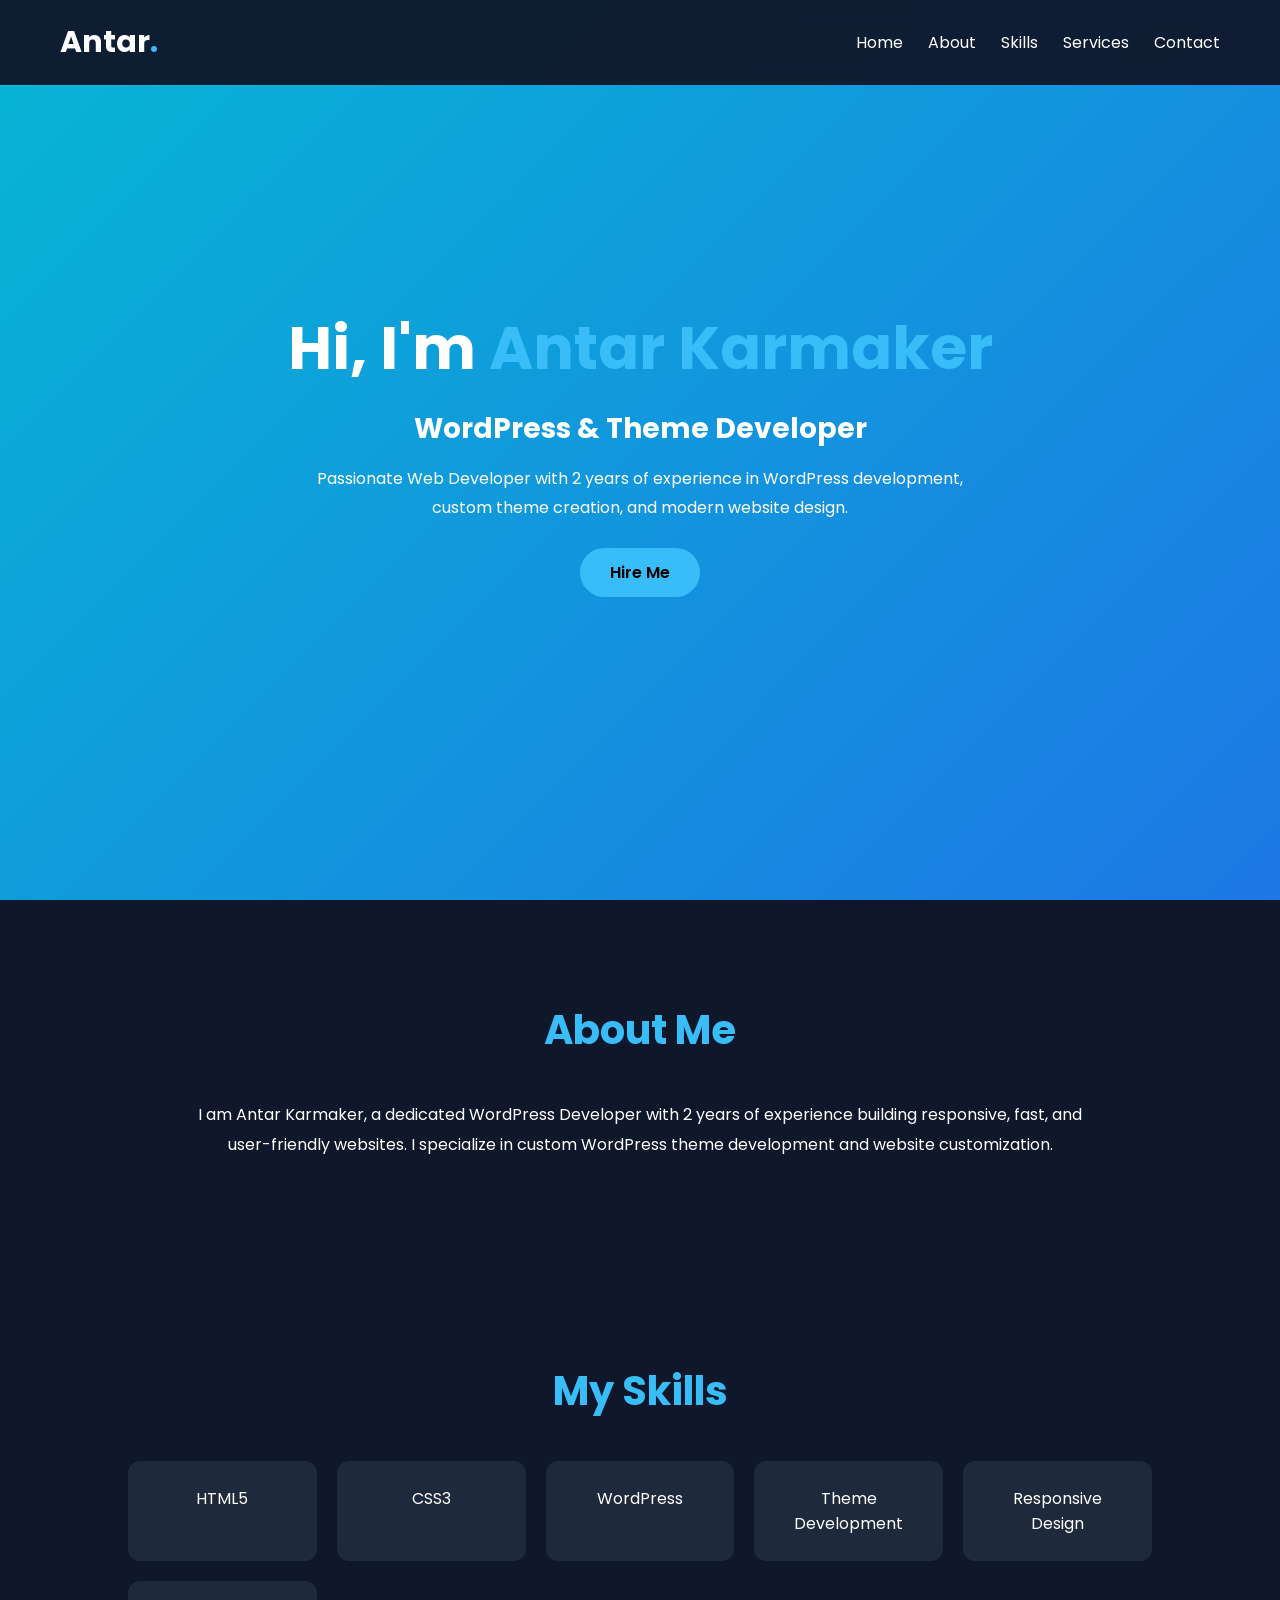
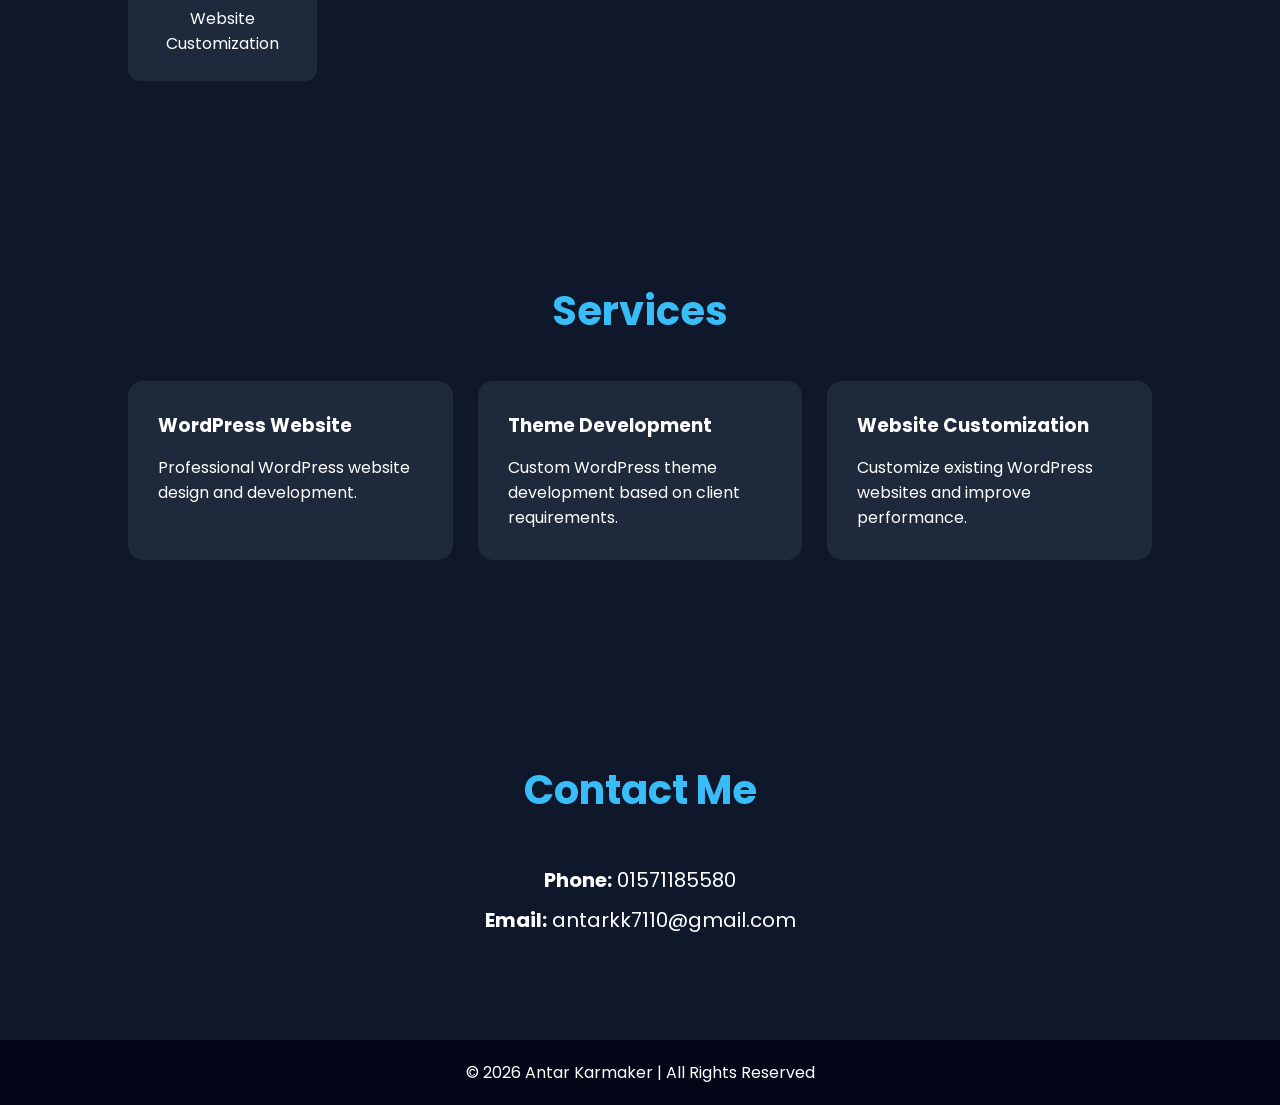
==== index.html @ 83f3395b "Initial commit" ====
<!DOCTYPE html>
<html lang="en">
<head>
    <meta charset="UTF-8">
    <meta name="viewport" content="width=device-width, initial-scale=1.0">
    <title>Antar Karmaker | Portfolio</title>
    <link rel="stylesheet" href="style.css">
</head>
<body>

    <!-- Header -->
    <header>
        <nav>
            <h2 class="logo">Antar<span>.</span></h2>
            <ul>
                <li><a href="#home">Home</a></li>
                <li><a href="#about">About</a></li>
                <li><a href="#skills">Skills</a></li>
                <li><a href="#services">Services</a></li>
                <li><a href="#contact">Contact</a></li>
            </ul>
        </nav>
    </header>

    <!-- Hero Section -->
    <section class="hero" id="home">
        <div class="hero-content">
            <h1>Hi, I'm <span>Antar Karmaker</span></h1>
            <h3>WordPress & Theme Developer</h3>
            <p>
                Passionate Web Developer with 2 years of experience in
                WordPress development, custom theme creation, and modern website design.
            </p>

            <a href="#contact" class="btn">Hire Me</a>
        </div>
    </section>

    <!-- About -->
    <section class="about" id="about">
        <h2>About Me</h2>

        <p>
            I am Antar Karmaker, a dedicated WordPress Developer with 2 years
            of experience building responsive, fast, and user-friendly websites.
            I specialize in custom WordPress theme development and website customization.
        </p>
    </section>

    <!-- Skills -->
    <section class="skills" id="skills">
        <h2>My Skills</h2>

        <div class="skill-box">
            <div class="card">HTML5</div>
            <div class="card">CSS3</div>
            <div class="card">WordPress</div>
            <div class="card">Theme Development</div>
            <div class="card">Responsive Design</div>
            <div class="card">Website Customization</div>
        </div>
    </section>

    <!-- Services -->
    <section class="services" id="services">
        <h2>Services</h2>

        <div class="service-container">

            <div class="service-card">
                <h3>WordPress Website</h3>
                <p>Professional WordPress website design and development.</p>
            </div>

            <div class="service-card">
                <h3>Theme Development</h3>
                <p>Custom WordPress theme development based on client requirements.</p>
            </div>

            <div class="service-card">
                <h3>Website Customization</h3>
                <p>Customize existing WordPress websites and improve performance.</p>
            </div>

        </div>
    </section>

    <!-- Contact -->
    <section class="contact" id="contact">
        <h2>Contact Me</h2>

        <div class="contact-box">
            <p><strong>Phone:</strong> 01571185580</p>
            <p><strong>Email:</strong> antarkk7110@gmail.com</p>
        </div>
    </section>

    <!-- Footer -->
    <footer>
        <p>© 2026 Antar Karmaker | All Rights Reserved</p>
    </footer>

</body>
</html>
---- style.css ----
@import url('https://fonts.googleapis.com/css2?family=Poppins:wght@300;400;500;600;700&display=swap');

*{
    margin:0;
    padding:0;
    box-sizing:border-box;
    font-family:'Poppins',sans-serif;
}

html{
    scroll-behavior:smooth;
}

body{
    background:#0f172a;
    color:#fff;
}

/* Header */

header{
    position:fixed;
    width:100%;
    top:0;
    z-index:1000;
    background:rgba(15,23,42,0.95);
    backdrop-filter:blur(10px);
}

nav{
    max-width:1200px;
    margin:auto;
    padding:20px;
    display:flex;
    justify-content:space-between;
    align-items:center;
}

.logo{
    font-size:30px;
    font-weight:700;
}

.logo span{
    color:#38bdf8;
}

nav ul{
    display:flex;
    list-style:none;
}

nav ul li{
    margin-left:25px;
}

nav ul li a{
    color:white;
    text-decoration:none;
    transition:.3s;
}

nav ul li a:hover{
    color:#38bdf8;
}

/* Hero */

.hero{
    min-height:100vh;
    display:flex;
    justify-content:center;
    align-items:center;
    text-align:center;
    padding:20px;
    background:linear-gradient(
    -45deg,
    #0f172a,
    #1e293b,
    #2563eb,
    #06b6d4
    );
    background-size:400% 400%;
    animation:gradient 10s ease infinite;
}

@keyframes gradient{
    0%{
        background-position:0% 50%;
    }
    50%{
        background-position:100% 50%;
    }
    100%{
        background-position:0% 50%;
    }
}

.hero-content h1{
    font-size:60px;
}

.hero-content span{
    color:#38bdf8;
}

.hero-content h3{
    margin:15px 0;
    font-size:28px;
}

.hero-content p{
    max-width:700px;
    margin:auto;
    line-height:1.8;
}

.btn{
    display:inline-block;
    margin-top:25px;
    padding:12px 30px;
    text-decoration:none;
    background:#38bdf8;
    color:#000;
    border-radius:30px;
    font-weight:600;
    transition:.3s;
}

.btn:hover{
    transform:translateY(-3px);
}

/* Sections */

section{
    padding:100px 10%;
}

section h2{
    text-align:center;
    margin-bottom:40px;
    font-size:40px;
    color:#38bdf8;
}

/* About */

.about p{
    max-width:900px;
    margin:auto;
    text-align:center;
    line-height:1.9;
}

/* Skills */

.skill-box{
    display:grid;
    grid-template-columns:repeat(auto-fit,minmax(180px,1fr));
    gap:20px;
}

.card{
    background:#1e293b;
    padding:25px;
    text-align:center;
    border-radius:12px;
    transition:.3s;
}

.card:hover{
    transform:translateY(-8px);
    background:#2563eb;
}

/* Services */

.service-container{
    display:grid;
    grid-template-columns:repeat(auto-fit,minmax(280px,1fr));
    gap:25px;
}

.service-card{
    background:#1e293b;
    padding:30px;
    border-radius:15px;
    transition:.3s;
}

.service-card:hover{
    transform:translateY(-8px);
    background:#2563eb;
}

.service-card h3{
    margin-bottom:15px;
}

/* Contact */

.contact-box{
    text-align:center;
    line-height:2;
    font-size:20px;
}

/* Footer */

footer{
    background:#020617;
    text-align:center;
    padding:20px;
}

/* Responsive */

@media(max-width:768px){

    nav{
        flex-direction:column;
    }

    nav ul{
        margin-top:15px;
        flex-wrap:wrap;
        justify-content:center;
    }

    .hero-content h1{
        font-size:40px;
    }

    .hero-content h3{
        font-size:22px;
    }
}
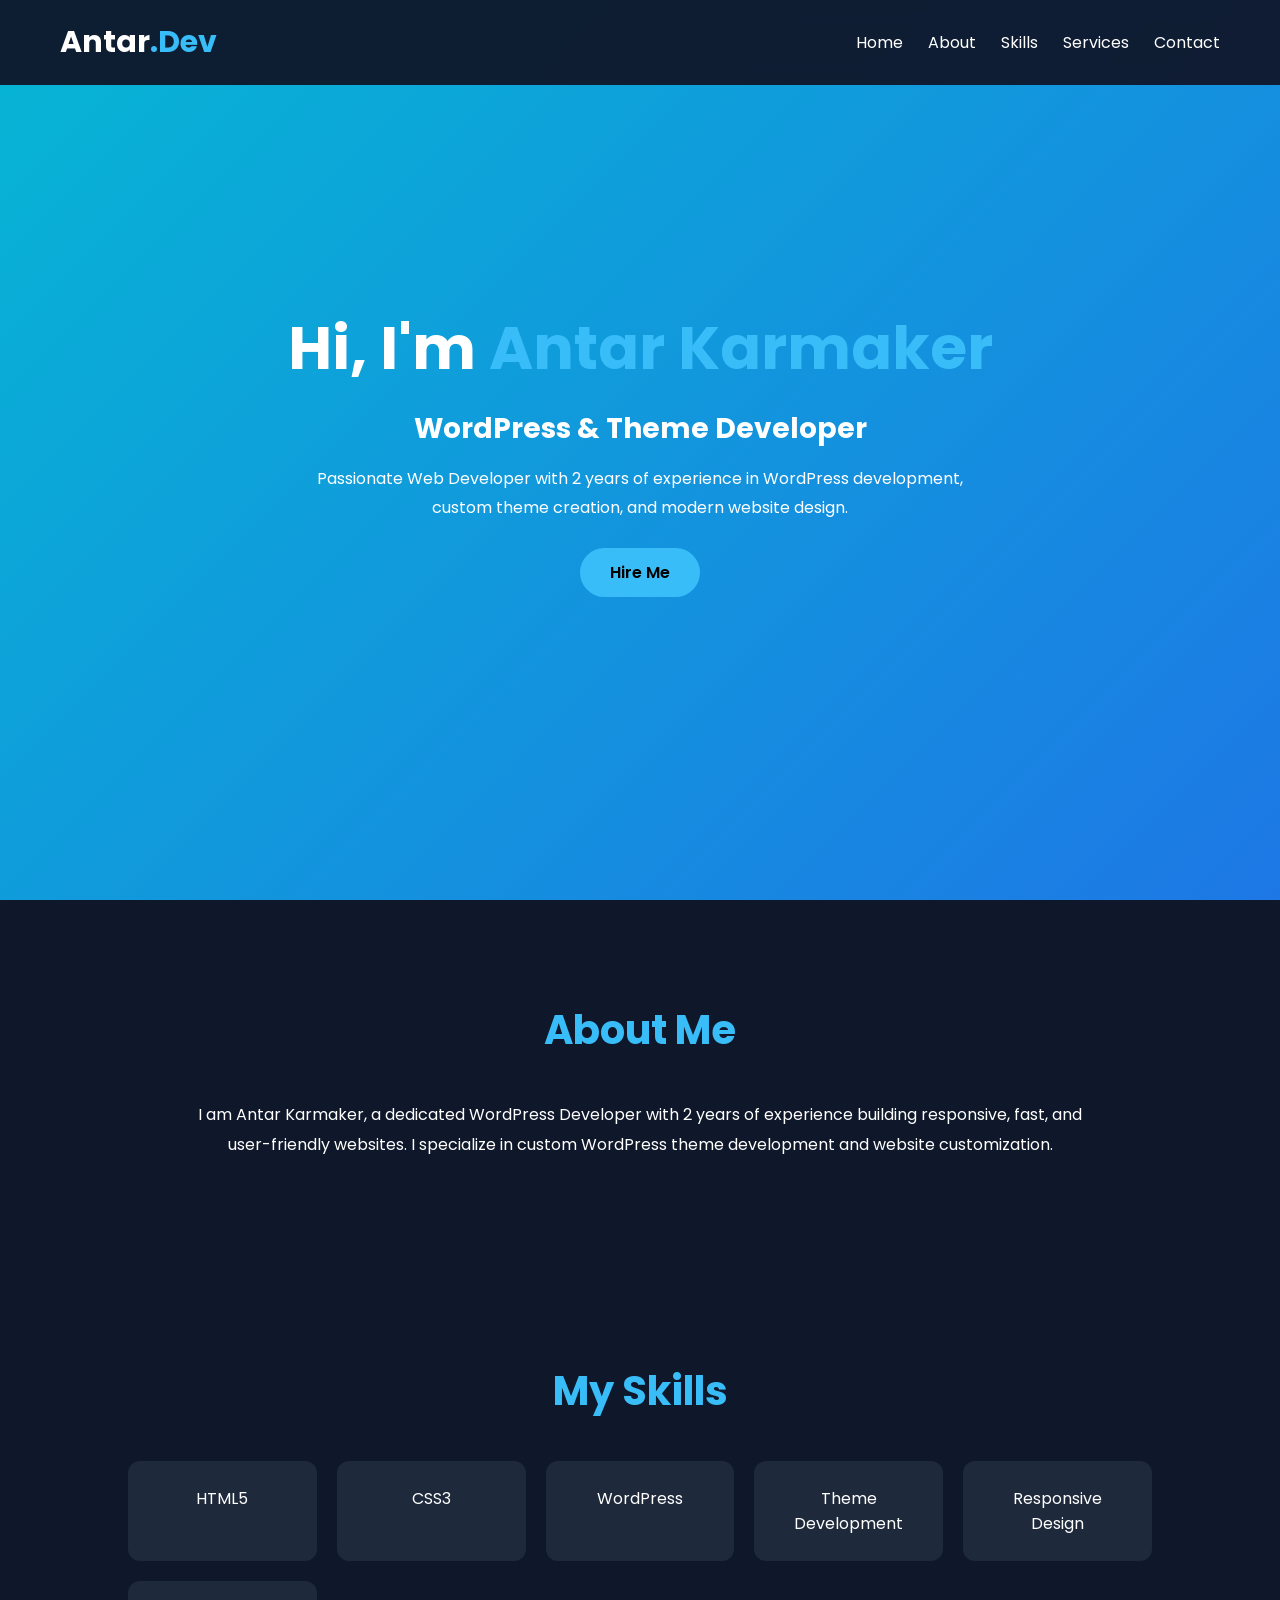
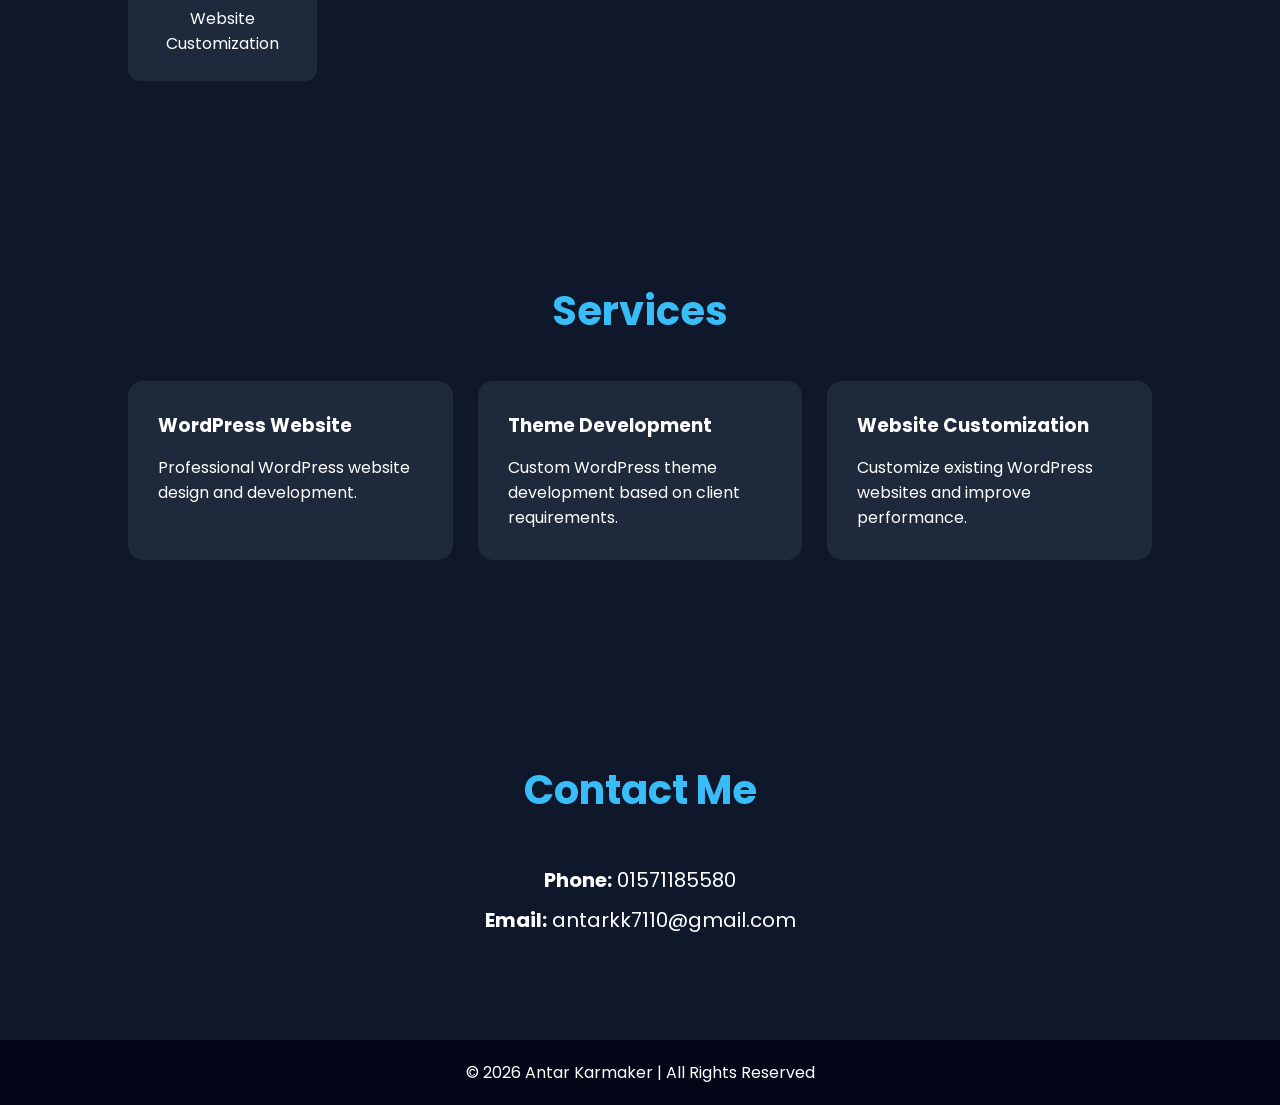
==== commit d08b9418: "Initial commit" ====
--- a/index.html
+++ b/index.html
@@ -11,7 +11,7 @@
     <!-- Header -->
     <header>
         <nav>
-            <h2 class="logo">Antar<span>.</span></h2>
+            <h2 class="logo">Antar<span>.Dev</span></h2>
             <ul>
                 <li><a href="#home">Home</a></li>
                 <li><a href="#about">About</a></li>
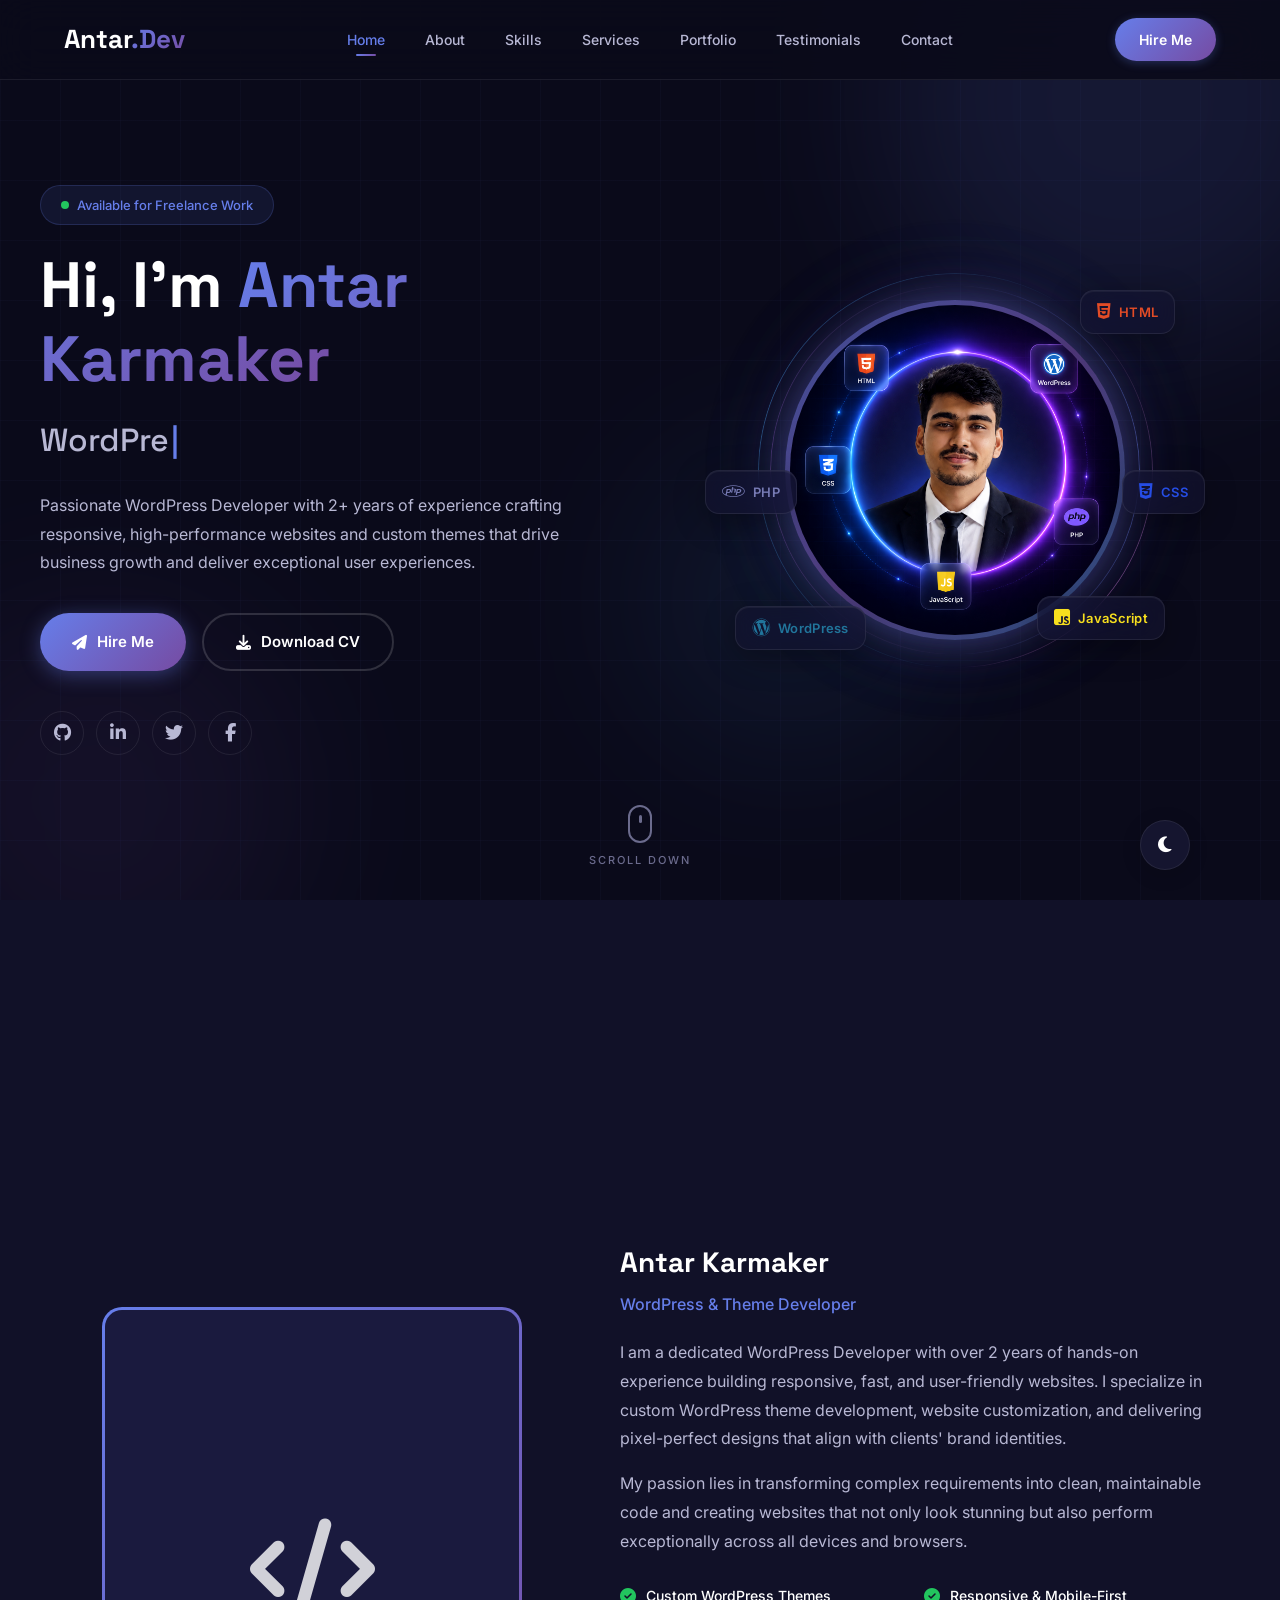
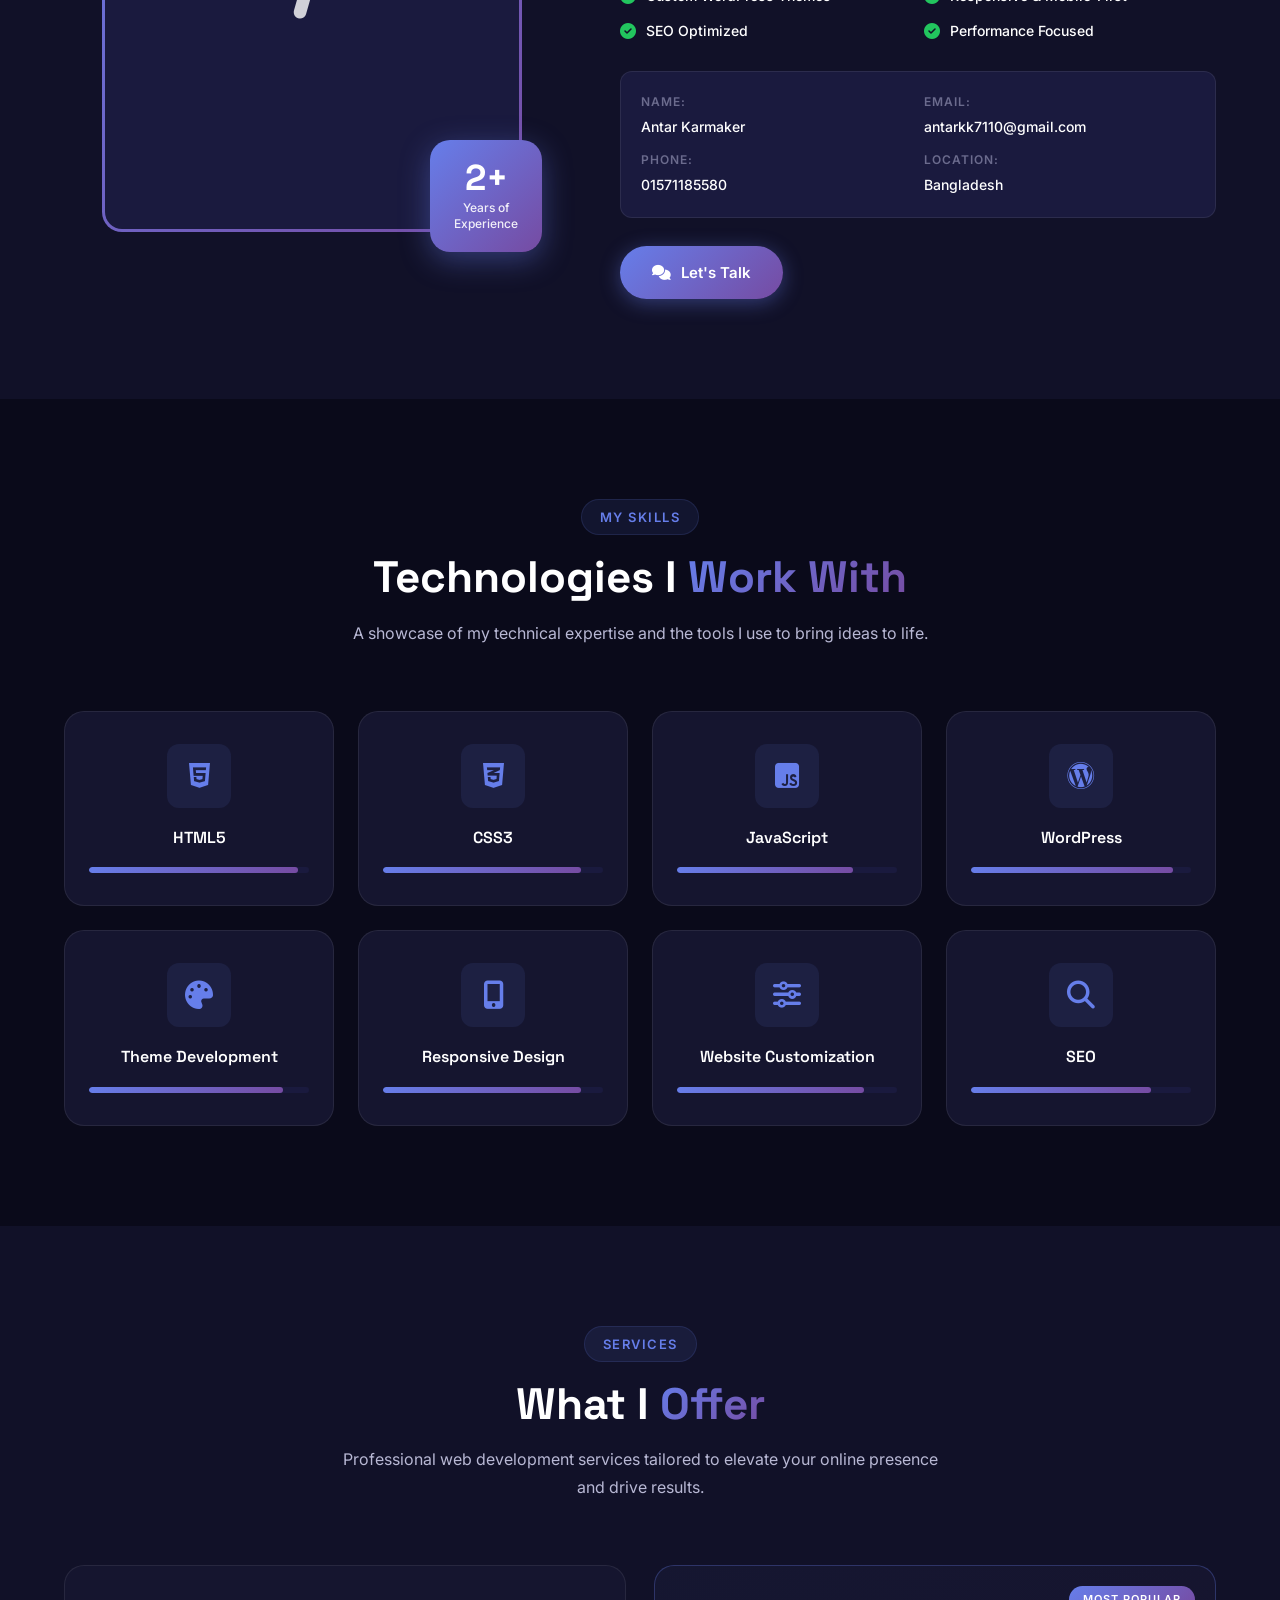
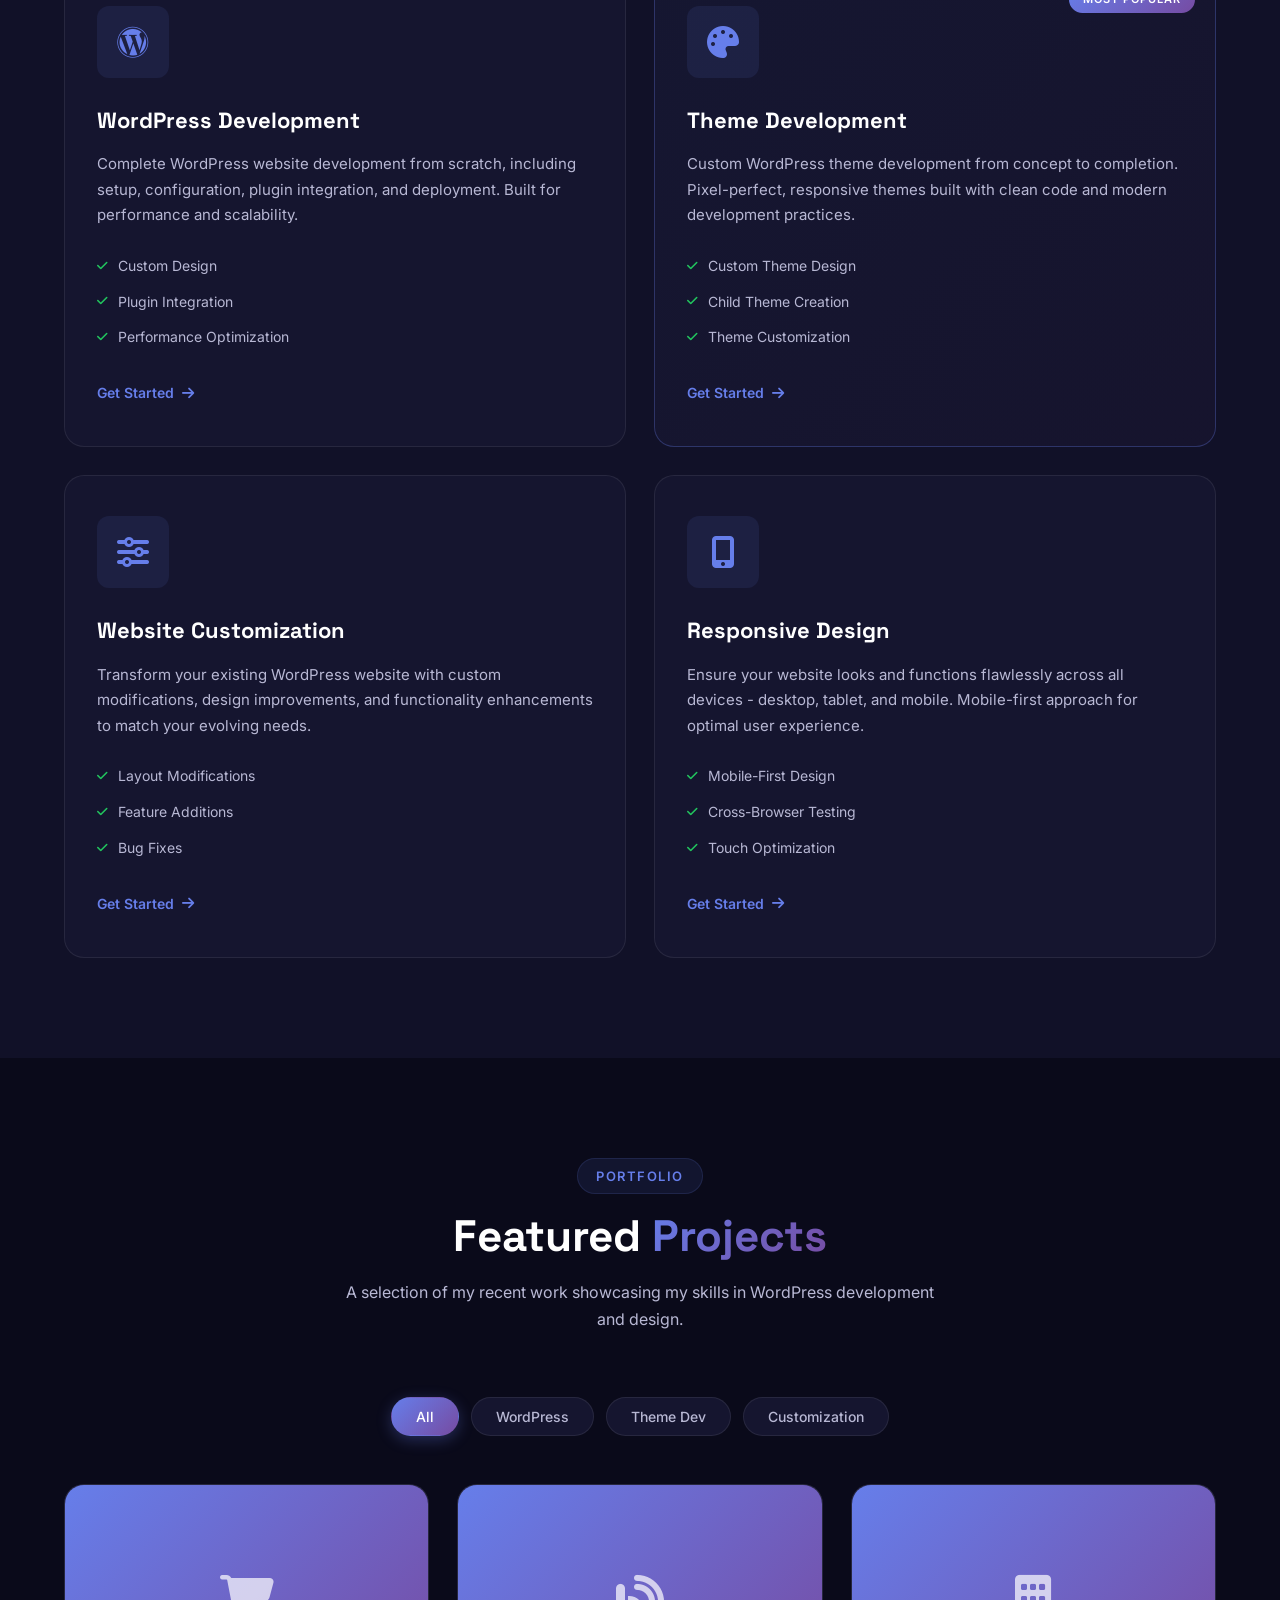
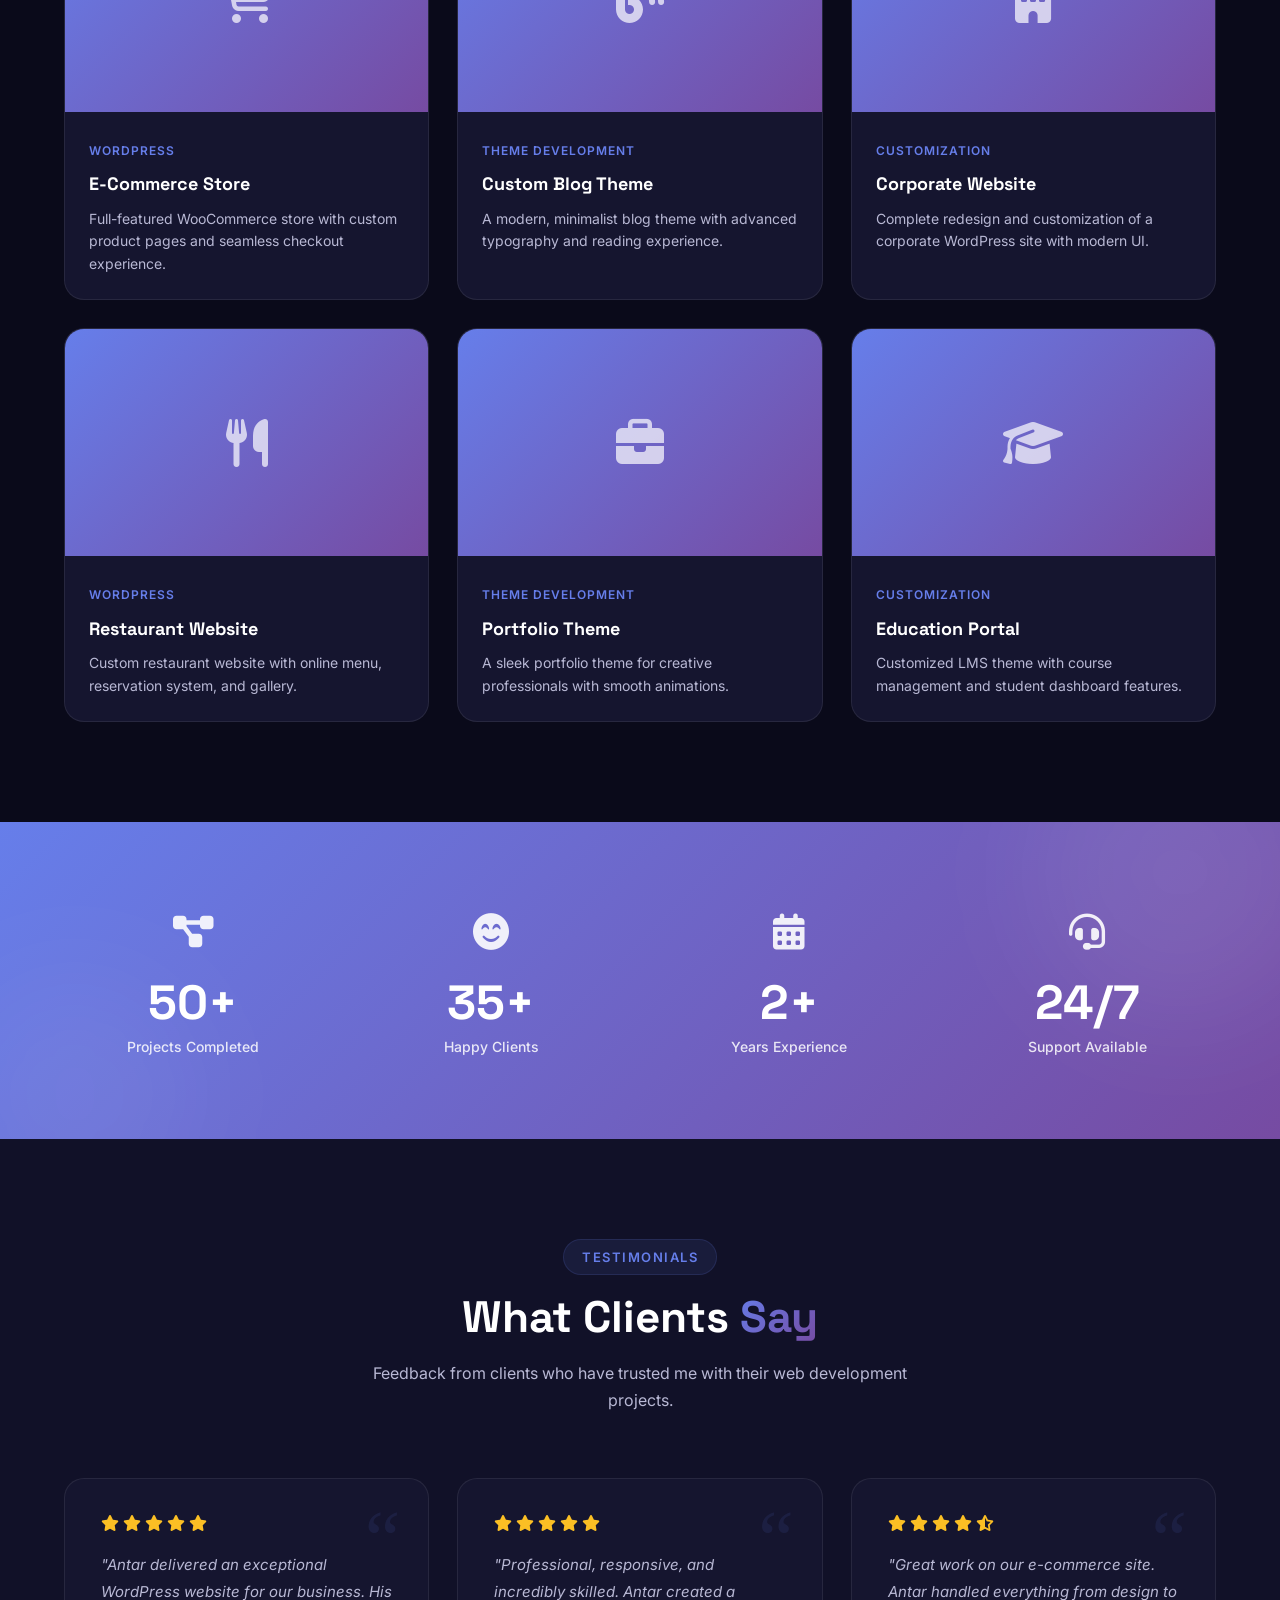
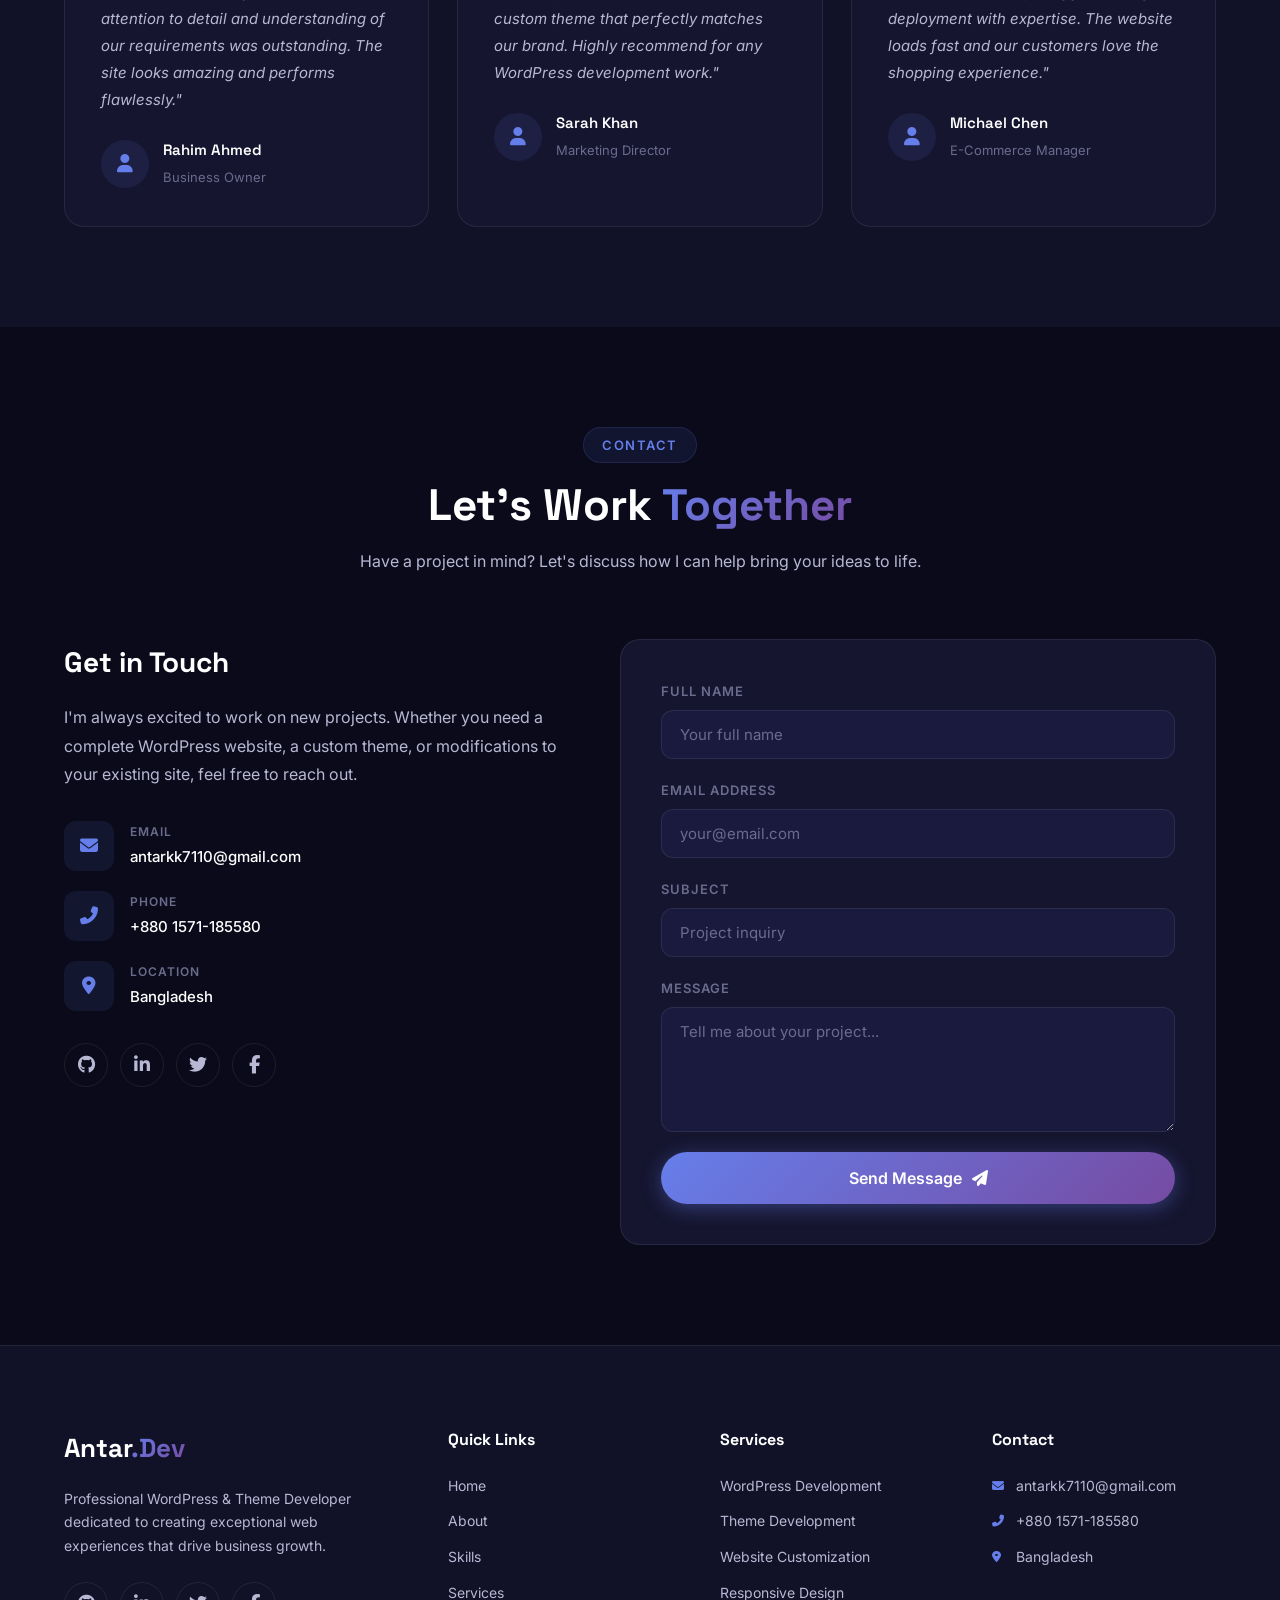
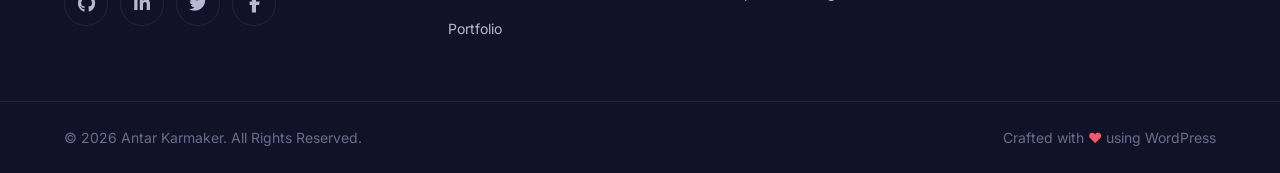
==== commit b37e4758: "Completely redesigned portfolio website" ====
--- a/index.html
+++ b/index.html
@@ -1,104 +1,855 @@
 <!DOCTYPE html>
-<html lang="en">
+<html lang="en" data-theme="dark">
 <head>
     <meta charset="UTF-8">
     <meta name="viewport" content="width=device-width, initial-scale=1.0">
-    <title>Antar Karmaker | Portfolio</title>
+    <meta name="description" content="Antar Karmaker - Professional WordPress & Theme Developer. 2+ years of experience building responsive, fast, and user-friendly websites.">
+    <meta name="keywords" content="WordPress Developer, Theme Developer, Web Developer, Custom WordPress Themes, Website Development">
+    <meta name="author" content="Antar Karmaker">
+    <meta property="og:title" content="Antar Karmaker | WordPress & Theme Developer">
+    <meta property="og:description" content="Professional WordPress & Theme Developer with 2+ years of experience.">
+    <meta property="og:type" content="website">
+    <title>Antar Karmaker | WordPress & Theme Developer</title>
+    <link rel="preconnect" href="https://fonts.googleapis.com">
+    <link rel="preconnect" href="https://fonts.gstatic.com" crossorigin>
+    <link href="https://fonts.googleapis.com/css2?family=Inter:wght@300;400;500;600;700;800&family=Space+Grotesk:wght@400;500;600;700&display=swap" rel="stylesheet">
+    <link rel="stylesheet" href="https://cdnjs.cloudflare.com/ajax/libs/font-awesome/6.5.1/css/all.min.css">
     <link rel="stylesheet" href="style.css">
 </head>
 <body>
 
-    <!-- Header -->
-    <header>
-        <nav>
-            <h2 class="logo">Antar<span>.Dev</span></h2>
-            <ul>
-                <li><a href="#home">Home</a></li>
-                <li><a href="#about">About</a></li>
-                <li><a href="#skills">Skills</a></li>
-                <li><a href="#services">Services</a></li>
-                <li><a href="#contact">Contact</a></li>
+    <!-- Loader -->
+    <div id="loader" class="loader">
+        <div class="loader-inner">
+            <div class="loader-bar"></div>
+            <span class="loader-text">Antar<span>.Dev</span></span>
+        </div>
+    </div>
+
+    <!-- Back to Top -->
+    <button id="backToTop" class="back-to-top" aria-label="Back to top">
+        <i class="fas fa-chevron-up"></i>
+    </button>
+
+    <!-- Theme Toggle -->
+    <button id="themeToggle" class="theme-toggle" aria-label="Toggle theme">
+        <i class="fas fa-moon"></i>
+    </button>
+
+    <!-- Navigation -->
+    <header id="navbar" class="navbar">
+        <nav class="nav-container">
+            <a href="#home" class="logo">Antar<span>.Dev</span></a>
+            <ul class="nav-links" id="navLinks">
+                <li><a href="#home" class="nav-link active">Home</a></li>
+                <li><a href="#about" class="nav-link">About</a></li>
+                <li><a href="#skills" class="nav-link">Skills</a></li>
+                <li><a href="#services" class="nav-link">Services</a></li>
+                <li><a href="#portfolio" class="nav-link">Portfolio</a></li>
+                <li><a href="#testimonials" class="nav-link">Testimonials</a></li>
+                <li><a href="#contact" class="nav-link">Contact</a></li>
             </ul>
+            <a href="#contact" class="nav-cta">Hire Me</a>
+            <button class="hamburger" id="hamburger" aria-label="Toggle menu">
+                <span></span>
+                <span></span>
+                <span></span>
+            </button>
         </nav>
     </header>
 
     <!-- Hero Section -->
     <section class="hero" id="home">
-        <div class="hero-content">
-            <h1>Hi, I'm <span>Antar Karmaker</span></h1>
-            <h3>WordPress & Theme Developer</h3>
-            <p>
-                Passionate Web Developer with 2 years of experience in
-                WordPress development, custom theme creation, and modern website design.
-            </p>
-
-            <a href="#contact" class="btn">Hire Me</a>
+        <div class="hero-bg-effects">
+            <div class="hero-orb hero-orb-1"></div>
+            <div class="hero-orb hero-orb-2"></div>
+            <div class="hero-orb hero-orb-3"></div>
+            <div class="hero-grid"></div>
+        </div>
+        <div class="hero-container">
+            <div class="hero-content">
+                <div class="hero-badge reveal">
+                    <span class="badge-dot"></span>
+                    Available for Freelance Work
+                </div>
+                <h1 class="hero-title reveal">
+                    Hi, I'm <span class="gradient-text">Antar Karmaker</span>
+                </h1>
+                <h2 class="hero-subtitle reveal">
+                    <span class="typing-wrapper">
+                        <span class="typing-text" id="typingText"></span>
+                        <span class="typing-cursor">|</span>
+                    </span>
+                </h2>
+                <p class="hero-description reveal">
+                    Passionate WordPress Developer with 2+ years of experience crafting 
+                    responsive, high-performance websites and custom themes that drive 
+                    business growth and deliver exceptional user experiences.
+                </p>
+                <div class="hero-buttons reveal">
+                    <a href="#contact" class="btn btn-primary">
+                        <i class="fas fa-paper-plane"></i>
+                        Hire Me
+                    </a>
+                    <a href="#" class="btn btn-outline" id="downloadCV">
+                        <i class="fas fa-download"></i>
+                        Download CV
+                    </a>
+                </div>
+                <div class="hero-social reveal">
+                    <a href="https://github.com/" target="_blank" rel="noopener noreferrer" class="social-link" aria-label="GitHub">
+                        <i class="fab fa-github"></i>
+                    </a>
+                    <a href="https://linkedin.com/" target="_blank" rel="noopener noreferrer" class="social-link" aria-label="LinkedIn">
+                        <i class="fab fa-linkedin-in"></i>
+                    </a>
+                    <a href="https://twitter.com/" target="_blank" rel="noopener noreferrer" class="social-link" aria-label="Twitter">
+                        <i class="fab fa-twitter"></i>
+                    </a>
+                    <a href="https://facebook.com/" target="_blank" rel="noopener noreferrer" class="social-link" aria-label="Facebook">
+                        <i class="fab fa-facebook-f"></i>
+                    </a>
+                </div>
+            </div>
+            <div class="hero-image reveal">
+                <div class="hero-image-wrapper">
+                    <div class="hero-image-glow"></div>
+                    <div class="hero-image-glow hero-image-glow-2"></div>
+                    <div class="hero-image-ring"></div>
+                    <div class="hero-image-ring hero-image-ring-2"></div>
+                    <div class="hero-image-frame">
+                        <img src="image/hero section professional photo.png" alt="Antar Karmaker - WordPress & Theme Developer" class="hero-photo" loading="eager">
+                    </div>
+                    <div class="hero-badge-float hero-badge-float-1">
+                        <i class="fab fa-html5"></i>
+                        <span>HTML</span>
+                    </div>
+                    <div class="hero-badge-float hero-badge-float-2">
+                        <i class="fab fa-css3-alt"></i>
+                        <span>CSS</span>
+                    </div>
+                    <div class="hero-badge-float hero-badge-float-3">
+                        <i class="fab fa-js-square"></i>
+                        <span>JavaScript</span>
+                    </div>
+                    <div class="hero-badge-float hero-badge-float-4">
+                        <i class="fab fa-wordpress"></i>
+                        <span>WordPress</span>
+                    </div>
+                    <div class="hero-badge-float hero-badge-float-5">
+                        <i class="fab fa-php"></i>
+                        <span>PHP</span>
+                    </div>
+                </div>
+            </div>
+        </div>
+        <div class="hero-scroll">
+            <a href="#about" class="scroll-indicator" aria-label="Scroll down">
+                <span class="scroll-mouse">
+                    <span class="scroll-wheel"></span>
+                </span>
+                <span class="scroll-text">Scroll Down</span>
+            </a>
         </div>
     </section>
 
-    <!-- About -->
+    <!-- About Section -->
     <section class="about" id="about">
-        <h2>About Me</h2>
-
-        <p>
-            I am Antar Karmaker, a dedicated WordPress Developer with 2 years
-            of experience building responsive, fast, and user-friendly websites.
-            I specialize in custom WordPress theme development and website customization.
-        </p>
+        <div class="container">
+            <div class="section-header reveal">
+                <span class="section-tag">About Me</span>
+                <h2 class="section-title">Turning Ideas Into <span class="gradient-text">Digital Reality</span></h2>
+                <p class="section-subtitle">Get to know more about me, my background, and what drives me to create exceptional web experiences.</p>
+            </div>
+            <div class="about-grid">
+                <div class="about-image reveal">
+                    <div class="about-image-wrapper">
+                        <div class="about-image-placeholder">
+                            <i class="fas fa-code"></i>
+                        </div>
+                        <div class="about-experience-badge">
+                            <span class="exp-number">2+</span>
+                            <span class="exp-text">Years of<br>Experience</span>
+                        </div>
+                    </div>
+                </div>
+                <div class="about-content reveal">
+                    <h3 class="about-name">Antar Karmaker</h3>
+                    <p class="about-role">WordPress & Theme Developer</p>
+                    <p class="about-text">
+                        I am a dedicated WordPress Developer with over 2 years of hands-on 
+                        experience building responsive, fast, and user-friendly websites. I 
+                        specialize in custom WordPress theme development, website customization, 
+                        and delivering pixel-perfect designs that align with clients' brand identities.
+                    </p>
+                    <p class="about-text">
+                        My passion lies in transforming complex requirements into clean, maintainable 
+                        code and creating websites that not only look stunning but also perform 
+                        exceptionally across all devices and browsers.
+                    </p>
+                    <div class="about-highlights">
+                        <div class="highlight-item">
+                            <i class="fas fa-check-circle"></i>
+                            <span>Custom WordPress Themes</span>
+                        </div>
+                        <div class="highlight-item">
+                            <i class="fas fa-check-circle"></i>
+                            <span>Responsive & Mobile-First</span>
+                        </div>
+                        <div class="highlight-item">
+                            <i class="fas fa-check-circle"></i>
+                            <span>SEO Optimized</span>
+                        </div>
+                        <div class="highlight-item">
+                            <i class="fas fa-check-circle"></i>
+                            <span>Performance Focused</span>
+                        </div>
+                    </div>
+                    <div class="about-info-grid">
+                        <div class="about-info-item">
+                            <span class="info-label">Name:</span>
+                            <span class="info-value">Antar Karmaker</span>
+                        </div>
+                        <div class="about-info-item">
+                            <span class="info-label">Email:</span>
+                            <span class="info-value">antarkk7110@gmail.com</span>
+                        </div>
+                        <div class="about-info-item">
+                            <span class="info-label">Phone:</span>
+                            <span class="info-value">01571185580</span>
+                        </div>
+                        <div class="about-info-item">
+                            <span class="info-label">Location:</span>
+                            <span class="info-value">Bangladesh</span>
+                        </div>
+                    </div>
+                    <a href="#contact" class="btn btn-primary">
+                        <i class="fas fa-comments"></i>
+                        Let's Talk
+                    </a>
+                </div>
+            </div>
+        </div>
     </section>
 
-    <!-- Skills -->
+    <!-- Skills Section -->
     <section class="skills" id="skills">
-        <h2>My Skills</h2>
-
-        <div class="skill-box">
-            <div class="card">HTML5</div>
-            <div class="card">CSS3</div>
-            <div class="card">WordPress</div>
-            <div class="card">Theme Development</div>
-            <div class="card">Responsive Design</div>
-            <div class="card">Website Customization</div>
+        <div class="container">
+            <div class="section-header reveal">
+                <span class="section-tag">My Skills</span>
+                <h2 class="section-title">Technologies I <span class="gradient-text">Work With</span></h2>
+                <p class="section-subtitle">A showcase of my technical expertise and the tools I use to bring ideas to life.</p>
+            </div>
+            <div class="skills-grid">
+                <div class="skill-card reveal" data-skill="95">
+                    <div class="skill-icon">
+                        <i class="fab fa-html5"></i>
+                    </div>
+                    <h3 class="skill-name">HTML5</h3>
+                    <div class="skill-bar">
+                        <div class="skill-progress" data-progress="95">
+                            <span class="skill-percent">95%</span>
+                        </div>
+                    </div>
+                </div>
+                <div class="skill-card reveal" data-skill="90">
+                    <div class="skill-icon">
+                        <i class="fab fa-css3-alt"></i>
+                    </div>
+                    <h3 class="skill-name">CSS3</h3>
+                    <div class="skill-bar">
+                        <div class="skill-progress" data-progress="90">
+                            <span class="skill-percent">90%</span>
+                        </div>
+                    </div>
+                </div>
+                <div class="skill-card reveal" data-skill="80">
+                    <div class="skill-icon">
+                        <i class="fab fa-js-square"></i>
+                    </div>
+                    <h3 class="skill-name">JavaScript</h3>
+                    <div class="skill-bar">
+                        <div class="skill-progress" data-progress="80">
+                            <span class="skill-percent">80%</span>
+                        </div>
+                    </div>
+                </div>
+                <div class="skill-card reveal" data-skill="92">
+                    <div class="skill-icon">
+                        <i class="fab fa-wordpress"></i>
+                    </div>
+                    <h3 class="skill-name">WordPress</h3>
+                    <div class="skill-bar">
+                        <div class="skill-progress" data-progress="92">
+                            <span class="skill-percent">92%</span>
+                        </div>
+                    </div>
+                </div>
+                <div class="skill-card reveal" data-skill="88">
+                    <div class="skill-icon">
+                        <i class="fas fa-palette"></i>
+                    </div>
+                    <h3 class="skill-name">Theme Development</h3>
+                    <div class="skill-bar">
+                        <div class="skill-progress" data-progress="88">
+                            <span class="skill-percent">88%</span>
+                        </div>
+                    </div>
+                </div>
+                <div class="skill-card reveal" data-skill="90">
+                    <div class="skill-icon">
+                        <i class="fas fa-mobile-alt"></i>
+                    </div>
+                    <h3 class="skill-name">Responsive Design</h3>
+                    <div class="skill-bar">
+                        <div class="skill-progress" data-progress="90">
+                            <span class="skill-percent">90%</span>
+                        </div>
+                    </div>
+                </div>
+                <div class="skill-card reveal" data-skill="85">
+                    <div class="skill-icon">
+                        <i class="fas fa-sliders-h"></i>
+                    </div>
+                    <h3 class="skill-name">Website Customization</h3>
+                    <div class="skill-bar">
+                        <div class="skill-progress" data-progress="85">
+                            <span class="skill-percent">85%</span>
+                        </div>
+                    </div>
+                </div>
+                <div class="skill-card reveal" data-skill="82">
+                    <div class="skill-icon">
+                        <i class="fas fa-search"></i>
+                    </div>
+                    <h3 class="skill-name">SEO</h3>
+                    <div class="skill-bar">
+                        <div class="skill-progress" data-progress="82">
+                            <span class="skill-percent">82%</span>
+                        </div>
+                    </div>
+                </div>
+            </div>
         </div>
     </section>
 
-    <!-- Services -->
+    <!-- Services Section -->
     <section class="services" id="services">
-        <h2>Services</h2>
-
-        <div class="service-container">
-
-            <div class="service-card">
-                <h3>WordPress Website</h3>
-                <p>Professional WordPress website design and development.</p>
-            </div>
-
-            <div class="service-card">
-                <h3>Theme Development</h3>
-                <p>Custom WordPress theme development based on client requirements.</p>
-            </div>
-
-            <div class="service-card">
-                <h3>Website Customization</h3>
-                <p>Customize existing WordPress websites and improve performance.</p>
-            </div>
-
+        <div class="container">
+            <div class="section-header reveal">
+                <span class="section-tag">Services</span>
+                <h2 class="section-title">What I <span class="gradient-text">Offer</span></h2>
+                <p class="section-subtitle">Professional web development services tailored to elevate your online presence and drive results.</p>
+            </div>
+            <div class="services-grid">
+                <div class="service-card reveal">
+                    <div class="service-icon">
+                        <i class="fab fa-wordpress"></i>
+                    </div>
+                    <h3 class="service-title">WordPress Development</h3>
+                    <p class="service-description">
+                        Complete WordPress website development from scratch, including setup, 
+                        configuration, plugin integration, and deployment. Built for performance 
+                        and scalability.
+                    </p>
+                    <ul class="service-features">
+                        <li><i class="fas fa-check"></i> Custom Design</li>
+                        <li><i class="fas fa-check"></i> Plugin Integration</li>
+                        <li><i class="fas fa-check"></i> Performance Optimization</li>
+                    </ul>
+                    <a href="#contact" class="service-link">
+                        Get Started <i class="fas fa-arrow-right"></i>
+                    </a>
+                </div>
+                <div class="service-card featured reveal">
+                    <div class="service-badge">Most Popular</div>
+                    <div class="service-icon">
+                        <i class="fas fa-palette"></i>
+                    </div>
+                    <h3 class="service-title">Theme Development</h3>
+                    <p class="service-description">
+                        Custom WordPress theme development from concept to completion. 
+                        Pixel-perfect, responsive themes built with clean code and 
+                        modern development practices.
+                    </p>
+                    <ul class="service-features">
+                        <li><i class="fas fa-check"></i> Custom Theme Design</li>
+                        <li><i class="fas fa-check"></i> Child Theme Creation</li>
+                        <li><i class="fas fa-check"></i> Theme Customization</li>
+                    </ul>
+                    <a href="#contact" class="service-link">
+                        Get Started <i class="fas fa-arrow-right"></i>
+                    </a>
+                </div>
+                <div class="service-card reveal">
+                    <div class="service-icon">
+                        <i class="fas fa-sliders-h"></i>
+                    </div>
+                    <h3 class="service-title">Website Customization</h3>
+                    <p class="service-description">
+                        Transform your existing WordPress website with custom modifications, 
+                        design improvements, and functionality enhancements to match 
+                        your evolving needs.
+                    </p>
+                    <ul class="service-features">
+                        <li><i class="fas fa-check"></i> Layout Modifications</li>
+                        <li><i class="fas fa-check"></i> Feature Additions</li>
+                        <li><i class="fas fa-check"></i> Bug Fixes</li>
+                    </ul>
+                    <a href="#contact" class="service-link">
+                        Get Started <i class="fas fa-arrow-right"></i>
+                    </a>
+                </div>
+                <div class="service-card reveal">
+                    <div class="service-icon">
+                        <i class="fas fa-mobile-alt"></i>
+                    </div>
+                    <h3 class="service-title">Responsive Design</h3>
+                    <p class="service-description">
+                        Ensure your website looks and functions flawlessly across all 
+                        devices - desktop, tablet, and mobile. Mobile-first approach 
+                        for optimal user experience.
+                    </p>
+                    <ul class="service-features">
+                        <li><i class="fas fa-check"></i> Mobile-First Design</li>
+                        <li><i class="fas fa-check"></i> Cross-Browser Testing</li>
+                        <li><i class="fas fa-check"></i> Touch Optimization</li>
+                    </ul>
+                    <a href="#contact" class="service-link">
+                        Get Started <i class="fas fa-arrow-right"></i>
+                    </a>
+                </div>
+            </div>
         </div>
     </section>
 
-    <!-- Contact -->
+    <!-- Portfolio Section -->
+    <section class="portfolio" id="portfolio">
+        <div class="container">
+            <div class="section-header reveal">
+                <span class="section-tag">Portfolio</span>
+                <h2 class="section-title">Featured <span class="gradient-text">Projects</span></h2>
+                <p class="section-subtitle">A selection of my recent work showcasing my skills in WordPress development and design.</p>
+            </div>
+            <div class="portfolio-filters reveal">
+                <button class="filter-btn active" data-filter="all">All</button>
+                <button class="filter-btn" data-filter="wordpress">WordPress</button>
+                <button class="filter-btn" data-filter="theme">Theme Dev</button>
+                <button class="filter-btn" data-filter="customization">Customization</button>
+            </div>
+            <div class="portfolio-grid">
+                <div class="portfolio-card reveal" data-category="wordpress">
+                    <div class="portfolio-image">
+                        <div class="portfolio-image-placeholder">
+                            <i class="fas fa-shopping-cart"></i>
+                        </div>
+                        <div class="portfolio-overlay">
+                            <div class="portfolio-actions">
+                                <a href="#" class="portfolio-action" aria-label="Live Demo" target="_blank" rel="noopener noreferrer">
+                                    <i class="fas fa-external-link-alt"></i>
+                                </a>
+                                <a href="#" class="portfolio-action" aria-label="GitHub Repository" target="_blank" rel="noopener noreferrer">
+                                    <i class="fab fa-github"></i>
+                                </a>
+                            </div>
+                        </div>
+                    </div>
+                    <div class="portfolio-info">
+                        <span class="portfolio-category">WordPress</span>
+                        <h3 class="portfolio-title">E-Commerce Store</h3>
+                        <p class="portfolio-description">Full-featured WooCommerce store with custom product pages and seamless checkout experience.</p>
+                    </div>
+                </div>
+                <div class="portfolio-card reveal" data-category="theme">
+                    <div class="portfolio-image">
+                        <div class="portfolio-image-placeholder">
+                            <i class="fas fa-blog"></i>
+                        </div>
+                        <div class="portfolio-overlay">
+                            <div class="portfolio-actions">
+                                <a href="#" class="portfolio-action" aria-label="Live Demo" target="_blank" rel="noopener noreferrer">
+                                    <i class="fas fa-external-link-alt"></i>
+                                </a>
+                                <a href="#" class="portfolio-action" aria-label="GitHub Repository" target="_blank" rel="noopener noreferrer">
+                                    <i class="fab fa-github"></i>
+                                </a>
+                            </div>
+                        </div>
+                    </div>
+                    <div class="portfolio-info">
+                        <span class="portfolio-category">Theme Development</span>
+                        <h3 class="portfolio-title">Custom Blog Theme</h3>
+                        <p class="portfolio-description">A modern, minimalist blog theme with advanced typography and reading experience.</p>
+                    </div>
+                </div>
+                <div class="portfolio-card reveal" data-category="customization">
+                    <div class="portfolio-image">
+                        <div class="portfolio-image-placeholder">
+                            <i class="fas fa-building"></i>
+                        </div>
+                        <div class="portfolio-overlay">
+                            <div class="portfolio-actions">
+                                <a href="#" class="portfolio-action" aria-label="Live Demo" target="_blank" rel="noopener noreferrer">
+                                    <i class="fas fa-external-link-alt"></i>
+                                </a>
+                                <a href="#" class="portfolio-action" aria-label="GitHub Repository" target="_blank" rel="noopener noreferrer">
+                                    <i class="fab fa-github"></i>
+                                </a>
+                            </div>
+                        </div>
+                    </div>
+                    <div class="portfolio-info">
+                        <span class="portfolio-category">Customization</span>
+                        <h3 class="portfolio-title">Corporate Website</h3>
+                        <p class="portfolio-description">Complete redesign and customization of a corporate WordPress site with modern UI.</p>
+                    </div>
+                </div>
+                <div class="portfolio-card reveal" data-category="wordpress">
+                    <div class="portfolio-image">
+                        <div class="portfolio-image-placeholder">
+                            <i class="fas fa-utensils"></i>
+                        </div>
+                        <div class="portfolio-overlay">
+                            <div class="portfolio-actions">
+                                <a href="#" class="portfolio-action" aria-label="Live Demo" target="_blank" rel="noopener noreferrer">
+                                    <i class="fas fa-external-link-alt"></i>
+                                </a>
+                                <a href="#" class="portfolio-action" aria-label="GitHub Repository" target="_blank" rel="noopener noreferrer">
+                                    <i class="fab fa-github"></i>
+                                </a>
+                            </div>
+                        </div>
+                    </div>
+                    <div class="portfolio-info">
+                        <span class="portfolio-category">WordPress</span>
+                        <h3 class="portfolio-title">Restaurant Website</h3>
+                        <p class="portfolio-description">Custom restaurant website with online menu, reservation system, and gallery.</p>
+                    </div>
+                </div>
+                <div class="portfolio-card reveal" data-category="theme">
+                    <div class="portfolio-image">
+                        <div class="portfolio-image-placeholder">
+                            <i class="fas fa-briefcase"></i>
+                        </div>
+                        <div class="portfolio-overlay">
+                            <div class="portfolio-actions">
+                                <a href="#" class="portfolio-action" aria-label="Live Demo" target="_blank" rel="noopener noreferrer">
+                                    <i class="fas fa-external-link-alt"></i>
+                                </a>
+                                <a href="#" class="portfolio-action" aria-label="GitHub Repository" target="_blank" rel="noopener noreferrer">
+                                    <i class="fab fa-github"></i>
+                                </a>
+                            </div>
+                        </div>
+                    </div>
+                    <div class="portfolio-info">
+                        <span class="portfolio-category">Theme Development</span>
+                        <h3 class="portfolio-title">Portfolio Theme</h3>
+                        <p class="portfolio-description">A sleek portfolio theme for creative professionals with smooth animations.</p>
+                    </div>
+                </div>
+                <div class="portfolio-card reveal" data-category="customization">
+                    <div class="portfolio-image">
+                        <div class="portfolio-image-placeholder">
+                            <i class="fas fa-graduation-cap"></i>
+                        </div>
+                        <div class="portfolio-overlay">
+                            <div class="portfolio-actions">
+                                <a href="#" class="portfolio-action" aria-label="Live Demo" target="_blank" rel="noopener noreferrer">
+                                    <i class="fas fa-external-link-alt"></i>
+                                </a>
+                                <a href="#" class="portfolio-action" aria-label="GitHub Repository" target="_blank" rel="noopener noreferrer">
+                                    <i class="fab fa-github"></i>
+                                </a>
+                            </div>
+                        </div>
+                    </div>
+                    <div class="portfolio-info">
+                        <span class="portfolio-category">Customization</span>
+                        <h3 class="portfolio-title">Education Portal</h3>
+                        <p class="portfolio-description">Customized LMS theme with course management and student dashboard features.</p>
+                    </div>
+                </div>
+            </div>
+        </div>
+    </section>
+
+    <!-- Statistics Section -->
+    <section class="stats" id="stats">
+        <div class="stats-bg-effects">
+            <div class="stats-orb stats-orb-1"></div>
+            <div class="stats-orb stats-orb-2"></div>
+        </div>
+        <div class="container">
+            <div class="stats-grid">
+                <div class="stat-card reveal">
+                    <div class="stat-icon">
+                        <i class="fas fa-project-diagram"></i>
+                    </div>
+                    <div class="stat-number" data-target="50">0</div>
+                    <div class="stat-label">Projects Completed</div>
+                </div>
+                <div class="stat-card reveal">
+                    <div class="stat-icon">
+                        <i class="fas fa-smile-beam"></i>
+                    </div>
+                    <div class="stat-number" data-target="35">0</div>
+                    <div class="stat-label">Happy Clients</div>
+                </div>
+                <div class="stat-card reveal">
+                    <div class="stat-icon">
+                        <i class="fas fa-calendar-alt"></i>
+                    </div>
+                    <div class="stat-number" data-target="2">0</div>
+                    <div class="stat-label">Years Experience</div>
+                </div>
+                <div class="stat-card reveal">
+                    <div class="stat-icon">
+                        <i class="fas fa-headset"></i>
+                    </div>
+                    <div class="stat-number" data-target="24">0</div>
+                    <div class="stat-label">Support Available</div>
+                </div>
+            </div>
+        </div>
+    </section>
+
+    <!-- Testimonials Section -->
+    <section class="testimonials" id="testimonials">
+        <div class="container">
+            <div class="section-header reveal">
+                <span class="section-tag">Testimonials</span>
+                <h2 class="section-title">What Clients <span class="gradient-text">Say</span></h2>
+                <p class="section-subtitle">Feedback from clients who have trusted me with their web development projects.</p>
+            </div>
+            <div class="testimonials-grid">
+                <div class="testimonial-card reveal">
+                    <div class="testimonial-rating">
+                        <i class="fas fa-star"></i>
+                        <i class="fas fa-star"></i>
+                        <i class="fas fa-star"></i>
+                        <i class="fas fa-star"></i>
+                        <i class="fas fa-star"></i>
+                    </div>
+                    <p class="testimonial-text">
+                        "Antar delivered an exceptional WordPress website for our business. 
+                        His attention to detail and understanding of our requirements was outstanding. 
+                        The site looks amazing and performs flawlessly."
+                    </p>
+                    <div class="testimonial-author">
+                        <div class="author-avatar">
+                            <i class="fas fa-user"></i>
+                        </div>
+                        <div class="author-info">
+                            <h4>Rahim Ahmed</h4>
+                            <span>Business Owner</span>
+                        </div>
+                    </div>
+                </div>
+                <div class="testimonial-card reveal">
+                    <div class="testimonial-rating">
+                        <i class="fas fa-star"></i>
+                        <i class="fas fa-star"></i>
+                        <i class="fas fa-star"></i>
+                        <i class="fas fa-star"></i>
+                        <i class="fas fa-star"></i>
+                    </div>
+                    <p class="testimonial-text">
+                        "Professional, responsive, and incredibly skilled. Antar created a custom 
+                        theme that perfectly matches our brand. Highly recommend for any WordPress 
+                        development work."
+                    </p>
+                    <div class="testimonial-author">
+                        <div class="author-avatar">
+                            <i class="fas fa-user"></i>
+                        </div>
+                        <div class="author-info">
+                            <h4>Sarah Khan</h4>
+                            <span>Marketing Director</span>
+                        </div>
+                    </div>
+                </div>
+                <div class="testimonial-card reveal">
+                    <div class="testimonial-rating">
+                        <i class="fas fa-star"></i>
+                        <i class="fas fa-star"></i>
+                        <i class="fas fa-star"></i>
+                        <i class="fas fa-star"></i>
+                        <i class="fas fa-star-half-alt"></i>
+                    </div>
+                    <p class="testimonial-text">
+                        "Great work on our e-commerce site. Antar handled everything from design 
+                        to deployment with expertise. The website loads fast and our customers 
+                        love the shopping experience."
+                    </p>
+                    <div class="testimonial-author">
+                        <div class="author-avatar">
+                            <i class="fas fa-user"></i>
+                        </div>
+                        <div class="author-info">
+                            <h4>Michael Chen</h4>
+                            <span>E-Commerce Manager</span>
+                        </div>
+                    </div>
+                </div>
+            </div>
+        </div>
+    </section>
+
+    <!-- Contact Section -->
     <section class="contact" id="contact">
-        <h2>Contact Me</h2>
-
-        <div class="contact-box">
-            <p><strong>Phone:</strong> 01571185580</p>
-            <p><strong>Email:</strong> antarkk7110@gmail.com</p>
+        <div class="container">
+            <div class="section-header reveal">
+                <span class="section-tag">Contact</span>
+                <h2 class="section-title">Let's Work <span class="gradient-text">Together</span></h2>
+                <p class="section-subtitle">Have a project in mind? Let's discuss how I can help bring your ideas to life.</p>
+            </div>
+            <div class="contact-grid">
+                <div class="contact-info reveal">
+                    <h3 class="contact-info-title">Get in Touch</h3>
+                    <p class="contact-info-text">
+                        I'm always excited to work on new projects. Whether you need a complete 
+                        WordPress website, a custom theme, or modifications to your existing site, 
+                        feel free to reach out.
+                    </p>
+                    <div class="contact-details">
+                        <div class="contact-detail">
+                            <div class="contact-detail-icon">
+                                <i class="fas fa-envelope"></i>
+                            </div>
+                            <div class="contact-detail-content">
+                                <span class="detail-label">Email</span>
+                                <a href="mailto:antarkk7110@gmail.com" class="detail-value">antarkk7110@gmail.com</a>
+                            </div>
+                        </div>
+                        <div class="contact-detail">
+                            <div class="contact-detail-icon">
+                                <i class="fas fa-phone-alt"></i>
+                            </div>
+                            <div class="contact-detail-content">
+                                <span class="detail-label">Phone</span>
+                                <a href="tel:+8801571185580" class="detail-value">+880 1571-185580</a>
+                            </div>
+                        </div>
+                        <div class="contact-detail">
+                            <div class="contact-detail-icon">
+                                <i class="fas fa-map-marker-alt"></i>
+                            </div>
+                            <div class="contact-detail-content">
+                                <span class="detail-label">Location</span>
+                                <span class="detail-value">Bangladesh</span>
+                            </div>
+                        </div>
+                    </div>
+                    <div class="contact-social">
+                        <a href="https://github.com/" target="_blank" rel="noopener noreferrer" class="social-link" aria-label="GitHub">
+                            <i class="fab fa-github"></i>
+                        </a>
+                        <a href="https://linkedin.com/" target="_blank" rel="noopener noreferrer" class="social-link" aria-label="LinkedIn">
+                            <i class="fab fa-linkedin-in"></i>
+                        </a>
+                        <a href="https://twitter.com/" target="_blank" rel="noopener noreferrer" class="social-link" aria-label="Twitter">
+                            <i class="fab fa-twitter"></i>
+                        </a>
+                        <a href="https://facebook.com/" target="_blank" rel="noopener noreferrer" class="social-link" aria-label="Facebook">
+                            <i class="fab fa-facebook-f"></i>
+                        </a>
+                    </div>
+                </div>
+                <div class="contact-form-wrapper reveal">
+                    <form class="contact-form" id="contactForm">
+                        <div class="form-group">
+                            <label for="name" class="form-label">Full Name</label>
+                            <input type="text" id="name" name="name" class="form-input" placeholder="Your full name" required>
+                        </div>
+                        <div class="form-group">
+                            <label for="email" class="form-label">Email Address</label>
+                            <input type="email" id="email" name="email" class="form-input" placeholder="your@email.com" required>
+                        </div>
+                        <div class="form-group">
+                            <label for="subject" class="form-label">Subject</label>
+                            <input type="text" id="subject" name="subject" class="form-input" placeholder="Project inquiry" required>
+                        </div>
+                        <div class="form-group">
+                            <label for="message" class="form-label">Message</label>
+                            <textarea id="message" name="message" class="form-input form-textarea" placeholder="Tell me about your project..." rows="5" required></textarea>
+                        </div>
+                        <button type="submit" class="btn btn-primary btn-submit">
+                            <span class="btn-text">Send Message</span>
+                            <i class="fas fa-paper-plane"></i>
+                        </button>
+                    </form>
+                </div>
+            </div>
         </div>
     </section>
 
     <!-- Footer -->
-    <footer>
-        <p>© 2026 Antar Karmaker | All Rights Reserved</p>
+    <footer class="footer">
+        <div class="footer-top">
+            <div class="container">
+                <div class="footer-grid">
+                    <div class="footer-brand">
+                        <a href="#home" class="footer-logo">Antar<span>.Dev</span></a>
+                        <p class="footer-description">
+                            Professional WordPress & Theme Developer dedicated to creating 
+                            exceptional web experiences that drive business growth.
+                        </p>
+                        <div class="footer-social">
+                            <a href="https://github.com/" target="_blank" rel="noopener noreferrer" class="social-link" aria-label="GitHub">
+                                <i class="fab fa-github"></i>
+                            </a>
+                            <a href="https://linkedin.com/" target="_blank" rel="noopener noreferrer" class="social-link" aria-label="LinkedIn">
+                                <i class="fab fa-linkedin-in"></i>
+                            </a>
+                            <a href="https://twitter.com/" target="_blank" rel="noopener noreferrer" class="social-link" aria-label="Twitter">
+                                <i class="fab fa-twitter"></i>
+                            </a>
+                            <a href="https://facebook.com/" target="_blank" rel="noopener noreferrer" class="social-link" aria-label="Facebook">
+                                <i class="fab fa-facebook-f"></i>
+                            </a>
+                        </div>
+                    </div>
+                    <div class="footer-links">
+                        <h4 class="footer-title">Quick Links</h4>
+                        <ul>
+                            <li><a href="#home">Home</a></li>
+                            <li><a href="#about">About</a></li>
+                            <li><a href="#skills">Skills</a></li>
+                            <li><a href="#services">Services</a></li>
+                            <li><a href="#portfolio">Portfolio</a></li>
+                        </ul>
+                    </div>
+                    <div class="footer-links">
+                        <h4 class="footer-title">Services</h4>
+                        <ul>
+                            <li><a href="#services">WordPress Development</a></li>
+                            <li><a href="#services">Theme Development</a></li>
+                            <li><a href="#services">Website Customization</a></li>
+                            <li><a href="#services">Responsive Design</a></li>
+                        </ul>
+                    </div>
+                    <div class="footer-links">
+                        <h4 class="footer-title">Contact</h4>
+                        <ul>
+                            <li><a href="mailto:antarkk7110@gmail.com"><i class="fas fa-envelope"></i> antarkk7110@gmail.com</a></li>
+                            <li><a href="tel:+8801571185580"><i class="fas fa-phone-alt"></i> +880 1571-185580</a></li>
+                            <li><i class="fas fa-map-marker-alt"></i> Bangladesh</li>
+                        </ul>
+                    </div>
+                </div>
+            </div>
+        </div>
+        <div class="footer-bottom">
+            <div class="container">
+                <div class="footer-bottom-content">
+                    <p>&copy; 2026 Antar Karmaker. All Rights Reserved.</p>
+                    <p>Crafted with <span class="heart">&hearts;</span> using WordPress</p>
+                </div>
+            </div>
+        </div>
     </footer>
 
+    <script src="script.js"></script>
 </body>
 </html>
--- a/style.css
+++ b/style.css
@@ -1,238 +1,2181 @@
-@import url('https://fonts.googleapis.com/css2?family=Poppins:wght@300;400;500;600;700&display=swap');
-
-*{
-    margin:0;
-    padding:0;
-    box-sizing:border-box;
-    font-family:'Poppins',sans-serif;
-}
-
-html{
-    scroll-behavior:smooth;
-}
-
-body{
-    background:#0f172a;
-    color:#fff;
-}
-
-/* Header */
-
-header{
-    position:fixed;
-    width:100%;
-    top:0;
-    z-index:1000;
-    background:rgba(15,23,42,0.95);
-    backdrop-filter:blur(10px);
-}
-
-nav{
-    max-width:1200px;
-    margin:auto;
-    padding:20px;
-    display:flex;
-    justify-content:space-between;
-    align-items:center;
-}
-
-.logo{
-    font-size:30px;
-    font-weight:700;
-}
-
-.logo span{
-    color:#38bdf8;
-}
-
-nav ul{
-    display:flex;
-    list-style:none;
-}
-
-nav ul li{
-    margin-left:25px;
-}
-
-nav ul li a{
-    color:white;
-    text-decoration:none;
-    transition:.3s;
-}
-
-nav ul li a:hover{
-    color:#38bdf8;
-}
-
-/* Hero */
-
-.hero{
-    min-height:100vh;
-    display:flex;
-    justify-content:center;
-    align-items:center;
-    text-align:center;
-    padding:20px;
-    background:linear-gradient(
-    -45deg,
-    #0f172a,
-    #1e293b,
-    #2563eb,
-    #06b6d4
-    );
-    background-size:400% 400%;
-    animation:gradient 10s ease infinite;
-}
-
-@keyframes gradient{
-    0%{
-        background-position:0% 50%;
-    }
-    50%{
-        background-position:100% 50%;
-    }
-    100%{
-        background-position:0% 50%;
-    }
-}
-
-.hero-content h1{
-    font-size:60px;
-}
-
-.hero-content span{
-    color:#38bdf8;
-}
-
-.hero-content h3{
-    margin:15px 0;
-    font-size:28px;
-}
-
-.hero-content p{
-    max-width:700px;
-    margin:auto;
-    line-height:1.8;
-}
-
-.btn{
-    display:inline-block;
-    margin-top:25px;
-    padding:12px 30px;
-    text-decoration:none;
-    background:#38bdf8;
-    color:#000;
-    border-radius:30px;
-    font-weight:600;
-    transition:.3s;
-}
-
-.btn:hover{
-    transform:translateY(-3px);
-}
-
-/* Sections */
-
-section{
-    padding:100px 10%;
-}
-
-section h2{
-    text-align:center;
-    margin-bottom:40px;
-    font-size:40px;
-    color:#38bdf8;
-}
-
-/* About */
-
-.about p{
-    max-width:900px;
-    margin:auto;
-    text-align:center;
-    line-height:1.9;
-}
-
-/* Skills */
-
-.skill-box{
-    display:grid;
-    grid-template-columns:repeat(auto-fit,minmax(180px,1fr));
-    gap:20px;
-}
-
-.card{
-    background:#1e293b;
-    padding:25px;
-    text-align:center;
-    border-radius:12px;
-    transition:.3s;
-}
-
-.card:hover{
-    transform:translateY(-8px);
-    background:#2563eb;
-}
-
-/* Services */
-
-.service-container{
-    display:grid;
-    grid-template-columns:repeat(auto-fit,minmax(280px,1fr));
-    gap:25px;
-}
-
-.service-card{
-    background:#1e293b;
-    padding:30px;
-    border-radius:15px;
-    transition:.3s;
-}
-
-.service-card:hover{
-    transform:translateY(-8px);
-    background:#2563eb;
-}
-
-.service-card h3{
-    margin-bottom:15px;
-}
-
-/* Contact */
-
-.contact-box{
-    text-align:center;
-    line-height:2;
-    font-size:20px;
-}
-
-/* Footer */
-
-footer{
-    background:#020617;
-    text-align:center;
-    padding:20px;
-}
-
-/* Responsive */
-
-@media(max-width:768px){
-
-    nav{
-        flex-direction:column;
-    }
-
-    nav ul{
-        margin-top:15px;
-        flex-wrap:wrap;
-        justify-content:center;
-    }
-
-    .hero-content h1{
-        font-size:40px;
-    }
-
-    .hero-content h3{
-        font-size:22px;
+/* ============================================
+   Antar Karmaker - Portfolio Website
+   Modern Premium Design System
+   ============================================ */
+
+/* ---------- CSS Variables & Theme ---------- */
+
+:root {
+    --font-primary: 'Inter', -apple-system, BlinkMacSystemFont, sans-serif;
+    --font-heading: 'Space Grotesk', var(--font-primary);
+
+    --gradient-primary: linear-gradient(135deg, #667eea 0%, #764ba2 100%);
+    --gradient-secondary: linear-gradient(135deg, #f093fb 0%, #f5576c 100%);
+    --gradient-accent: linear-gradient(135deg, #4facfe 0%, #00f2fe 100%);
+    --gradient-warm: linear-gradient(135deg, #fa709a 0%, #fee140 100%);
+
+    --transition-fast: 0.2s cubic-bezier(0.4, 0, 0.2, 1);
+    --transition-base: 0.3s cubic-bezier(0.4, 0, 0.2, 1);
+    --transition-slow: 0.5s cubic-bezier(0.4, 0, 0.2, 1);
+    --transition-spring: 0.6s cubic-bezier(0.34, 1.56, 0.64, 1);
+
+    --radius-sm: 8px;
+    --radius-md: 12px;
+    --radius-lg: 20px;
+    --radius-xl: 30px;
+    --radius-full: 50%;
+
+    --shadow-sm: 0 2px 8px rgba(0, 0, 0, 0.1);
+    --shadow-md: 0 4px 20px rgba(0, 0, 0, 0.15);
+    --shadow-lg: 0 8px 40px rgba(0, 0, 0, 0.2);
+    --shadow-xl: 0 20px 60px rgba(0, 0, 0, 0.3);
+
+    --container-max: 1200px;
+    --section-padding: 100px 0;
+    --navbar-height: 80px;
+}
+
+/* Dark Theme */
+[data-theme="dark"] {
+    --bg-primary: #0a0a1a;
+    --bg-secondary: #111128;
+    --bg-tertiary: #1a1a3e;
+    --bg-card: #15152f;
+    --bg-card-hover: #1e1e45;
+    --bg-nav: rgba(10, 10, 26, 0.9);
+    --text-primary: #ffffff;
+    --text-secondary: #b8b8d4;
+    --text-muted: #6b6b8d;
+    --border-color: rgba(255, 255, 255, 0.08);
+    --border-color-hover: rgba(255, 255, 255, 0.15);
+    --input-bg: #1a1a3e;
+    --hero-overlay: rgba(10, 10, 26, 0.7);
+}
+
+/* Light Theme */
+[data-theme="light"] {
+    --bg-primary: #f8f9fc;
+    --bg-secondary: #ffffff;
+    --bg-tertiary: #f0f1f6;
+    --bg-card: #ffffff;
+    --bg-card-hover: #f5f6fa;
+    --bg-nav: rgba(248, 249, 252, 0.92);
+    --text-primary: #1a1a3e;
+    --text-secondary: #555577;
+    --text-muted: #8888aa;
+    --border-color: rgba(0, 0, 0, 0.08);
+    --border-color-hover: rgba(0, 0, 0, 0.15);
+    --input-bg: #f0f1f6;
+    --hero-overlay: rgba(248, 249, 252, 0.85);
+    --shadow-sm: 0 2px 8px rgba(0, 0, 0, 0.06);
+    --shadow-md: 0 4px 20px rgba(0, 0, 0, 0.08);
+    --shadow-lg: 0 8px 40px rgba(0, 0, 0, 0.1);
+    --shadow-xl: 0 20px 60px rgba(0, 0, 0, 0.12);
+}
+
+/* ---------- Reset & Base ---------- */
+
+*,
+*::before,
+*::after {
+    margin: 0;
+    padding: 0;
+    box-sizing: border-box;
+}
+
+html {
+    scroll-behavior: smooth;
+    scroll-padding-top: var(--navbar-height);
+}
+
+body {
+    font-family: var(--font-primary);
+    background-color: var(--bg-primary);
+    color: var(--text-primary);
+    line-height: 1.7;
+    overflow-x: hidden;
+    transition: background-color var(--transition-slow), color var(--transition-slow);
+}
+
+a {
+    text-decoration: none;
+    color: inherit;
+    transition: color var(--transition-fast);
+}
+
+img {
+    max-width: 100%;
+    display: block;
+}
+
+ul {
+    list-style: none;
+}
+
+button {
+    border: none;
+    outline: none;
+    cursor: pointer;
+    font-family: inherit;
+    background: none;
+}
+
+input,
+textarea {
+    font-family: inherit;
+    outline: none;
+    border: none;
+}
+
+.container {
+    max-width: var(--container-max);
+    margin: 0 auto;
+    padding: 0 24px;
+}
+
+/* ---------- Utility Classes ---------- */
+
+.gradient-text {
+    background: var(--gradient-primary);
+    -webkit-background-clip: text;
+    -webkit-text-fill-color: transparent;
+    background-clip: text;
+}
+
+.reveal {
+    opacity: 0;
+    transform: translateY(40px);
+    transition: opacity 0.8s cubic-bezier(0.4, 0, 0.2, 1),
+                transform 0.8s cubic-bezier(0.4, 0, 0.2, 1);
+}
+
+.reveal.revealed {
+    opacity: 1;
+    transform: translateY(0);
+}
+
+/* ---------- Buttons ---------- */
+
+.btn {
+    display: inline-flex;
+    align-items: center;
+    gap: 10px;
+    padding: 14px 32px;
+    font-size: 15px;
+    font-weight: 600;
+    border-radius: var(--radius-xl);
+    cursor: pointer;
+    transition: all var(--transition-base);
+    position: relative;
+    overflow: hidden;
+    white-space: nowrap;
+}
+
+.btn-primary {
+    background: var(--gradient-primary);
+    color: #ffffff;
+    box-shadow: 0 4px 20px rgba(102, 126, 234, 0.4);
+}
+
+.btn-primary:hover {
+    transform: translateY(-3px);
+    box-shadow: 0 8px 30px rgba(102, 126, 234, 0.5);
+}
+
+.btn-primary:active {
+    transform: translateY(-1px);
+}
+
+.btn-outline {
+    background: transparent;
+    color: var(--text-primary);
+    border: 2px solid var(--border-color-hover);
+}
+
+.btn-outline:hover {
+    border-color: #667eea;
+    color: #667eea;
+    transform: translateY(-3px);
+    box-shadow: 0 8px 30px rgba(102, 126, 234, 0.15);
+}
+
+/* ---------- Loader ---------- */
+
+.loader {
+    position: fixed;
+    inset: 0;
+    background: #0a0a1a;
+    display: flex;
+    align-items: center;
+    justify-content: center;
+    z-index: 10000;
+    transition: opacity 0.5s ease, visibility 0.5s ease;
+}
+
+.loader.hidden {
+    opacity: 0;
+    visibility: hidden;
+}
+
+.loader-inner {
+    text-align: center;
+}
+
+.loader-text {
+    display: block;
+    font-family: var(--font-heading);
+    font-size: 32px;
+    font-weight: 700;
+    color: #ffffff;
+    margin-bottom: 24px;
+}
+
+.loader-text span {
+    color: #667eea;
+}
+
+.loader-bar {
+    width: 200px;
+    height: 3px;
+    background: rgba(255, 255, 255, 0.1);
+    border-radius: 10px;
+    margin: 0 auto;
+    overflow: hidden;
+    position: relative;
+}
+
+.loader-bar::after {
+    content: '';
+    position: absolute;
+    top: 0;
+    left: -50%;
+    width: 50%;
+    height: 100%;
+    background: var(--gradient-primary);
+    border-radius: 10px;
+    animation: loaderSlide 1s ease infinite;
+}
+
+@keyframes loaderSlide {
+    0% { left: -50%; }
+    100% { left: 100%; }
+}
+
+/* ---------- Back to Top ---------- */
+
+.back-to-top {
+    position: fixed;
+    bottom: 30px;
+    right: 30px;
+    width: 50px;
+    height: 50px;
+    background: var(--gradient-primary);
+    color: #ffffff;
+    border-radius: var(--radius-full);
+    display: flex;
+    align-items: center;
+    justify-content: center;
+    font-size: 18px;
+    box-shadow: 0 4px 20px rgba(102, 126, 234, 0.4);
+    z-index: 999;
+    opacity: 0;
+    visibility: hidden;
+    transform: translateY(20px);
+    transition: all var(--transition-base);
+}
+
+.back-to-top.visible {
+    opacity: 1;
+    visibility: visible;
+    transform: translateY(0);
+}
+
+.back-to-top:hover {
+    transform: translateY(-5px);
+    box-shadow: 0 8px 30px rgba(102, 126, 234, 0.5);
+}
+
+/* ---------- Theme Toggle ---------- */
+
+.theme-toggle {
+    position: fixed;
+    bottom: 30px;
+    right: 90px;
+    width: 50px;
+    height: 50px;
+    background: var(--bg-card);
+    color: var(--text-primary);
+    border-radius: var(--radius-full);
+    display: flex;
+    align-items: center;
+    justify-content: center;
+    font-size: 18px;
+    border: 1px solid var(--border-color);
+    z-index: 999;
+    transition: all var(--transition-base);
+    box-shadow: var(--shadow-md);
+}
+
+.theme-toggle:hover {
+    transform: translateY(-5px) rotate(15deg);
+    border-color: #667eea;
+    color: #667eea;
+}
+
+/* ---------- Navigation ---------- */
+
+.navbar {
+    position: fixed;
+    top: 0;
+    left: 0;
+    right: 0;
+    height: var(--navbar-height);
+    background: var(--bg-nav);
+    backdrop-filter: blur(20px);
+    -webkit-backdrop-filter: blur(20px);
+    border-bottom: 1px solid var(--border-color);
+    z-index: 1000;
+    transition: all var(--transition-base);
+}
+
+.navbar.scrolled {
+    height: 70px;
+    box-shadow: var(--shadow-lg);
+}
+
+.nav-container {
+    max-width: var(--container-max);
+    margin: 0 auto;
+    padding: 0 24px;
+    height: 100%;
+    display: flex;
+    align-items: center;
+    justify-content: space-between;
+}
+
+.logo {
+    font-family: var(--font-heading);
+    font-size: 26px;
+    font-weight: 700;
+    color: var(--text-primary);
+    transition: color var(--transition-fast);
+}
+
+.logo span {
+    background: var(--gradient-primary);
+    -webkit-background-clip: text;
+    -webkit-text-fill-color: transparent;
+    background-clip: text;
+}
+
+.nav-links {
+    display: flex;
+    align-items: center;
+    gap: 8px;
+}
+
+.nav-link {
+    padding: 8px 16px;
+    font-size: 14px;
+    font-weight: 500;
+    color: var(--text-secondary);
+    border-radius: var(--radius-sm);
+    transition: all var(--transition-fast);
+    position: relative;
+}
+
+.nav-link:hover,
+.nav-link.active {
+    color: #667eea;
+}
+
+.nav-link.active::after {
+    content: '';
+    position: absolute;
+    bottom: 0;
+    left: 50%;
+    transform: translateX(-50%);
+    width: 20px;
+    height: 2px;
+    background: var(--gradient-primary);
+    border-radius: 2px;
+}
+
+.nav-cta {
+    padding: 10px 24px;
+    font-size: 14px;
+    font-weight: 600;
+    color: #ffffff;
+    background: var(--gradient-primary);
+    border-radius: var(--radius-xl);
+    transition: all var(--transition-base);
+    box-shadow: 0 2px 10px rgba(102, 126, 234, 0.3);
+}
+
+.nav-cta:hover {
+    transform: translateY(-2px);
+    box-shadow: 0 4px 20px rgba(102, 126, 234, 0.4);
+}
+
+/* Hamburger */
+.hamburger {
+    display: none;
+    flex-direction: column;
+    gap: 6px;
+    width: 30px;
+    padding: 4px 0;
+    z-index: 1001;
+}
+
+.hamburger span {
+    display: block;
+    width: 100%;
+    height: 2px;
+    background: var(--text-primary);
+    border-radius: 2px;
+    transition: all var(--transition-base);
+    transform-origin: center;
+}
+
+.hamburger.active span:nth-child(1) {
+    transform: rotate(45deg) translate(6px, 6px);
+}
+
+.hamburger.active span:nth-child(2) {
+    opacity: 0;
+    transform: scaleX(0);
+}
+
+.hamburger.active span:nth-child(3) {
+    transform: rotate(-45deg) translate(6px, -6px);
+}
+
+/* ---------- Hero Section ---------- */
+
+.hero {
+    min-height: 100vh;
+    display: flex;
+    align-items: center;
+    position: relative;
+    overflow: hidden;
+    padding: 120px 24px 80px;
+}
+
+.hero-bg-effects {
+    position: absolute;
+    inset: 0;
+    pointer-events: none;
+    overflow: hidden;
+}
+
+.hero-orb {
+    position: absolute;
+    border-radius: 50%;
+    filter: blur(80px);
+    opacity: 0.4;
+}
+
+.hero-orb-1 {
+    width: 500px;
+    height: 500px;
+    background: rgba(102, 126, 234, 0.3);
+    top: -150px;
+    right: -100px;
+    animation: floatOrb 8s ease-in-out infinite;
+}
+
+.hero-orb-2 {
+    width: 400px;
+    height: 400px;
+    background: rgba(118, 75, 162, 0.25);
+    bottom: -100px;
+    left: -100px;
+    animation: floatOrb 10s ease-in-out infinite reverse;
+}
+
+.hero-orb-3 {
+    width: 300px;
+    height: 300px;
+    background: rgba(79, 172, 254, 0.2);
+    top: 50%;
+    left: 50%;
+    animation: floatOrb 12s ease-in-out infinite;
+}
+
+.hero-grid {
+    position: absolute;
+    inset: 0;
+    background-image:
+        linear-gradient(rgba(102, 126, 234, 0.03) 1px, transparent 1px),
+        linear-gradient(90deg, rgba(102, 126, 234, 0.03) 1px, transparent 1px);
+    background-size: 60px 60px;
+}
+
+@keyframes floatOrb {
+    0%, 100% { transform: translate(0, 0) scale(1); }
+    33% { transform: translate(30px, -30px) scale(1.05); }
+    66% { transform: translate(-20px, 20px) scale(0.95); }
+}
+
+.hero-container {
+    max-width: var(--container-max);
+    margin: 0 auto;
+    width: 100%;
+    display: grid;
+    grid-template-columns: 1fr 1fr;
+    align-items: center;
+    gap: 60px;
+}
+
+.hero-badge {
+    display: inline-flex;
+    align-items: center;
+    gap: 8px;
+    padding: 8px 20px;
+    background: rgba(102, 126, 234, 0.1);
+    border: 1px solid rgba(102, 126, 234, 0.2);
+    border-radius: var(--radius-xl);
+    font-size: 13px;
+    font-weight: 500;
+    color: #667eea;
+    margin-bottom: 24px;
+}
+
+.badge-dot {
+    width: 8px;
+    height: 8px;
+    background: #22c55e;
+    border-radius: 50%;
+    animation: pulse 2s ease-in-out infinite;
+}
+
+@keyframes pulse {
+    0%, 100% { opacity: 1; transform: scale(1); }
+    50% { opacity: 0.5; transform: scale(0.8); }
+}
+
+.hero-title {
+    font-family: var(--font-heading);
+    font-size: clamp(36px, 5vw, 64px);
+    font-weight: 700;
+    line-height: 1.15;
+    margin-bottom: 16px;
+}
+
+.hero-subtitle {
+    font-family: var(--font-heading);
+    font-size: clamp(20px, 3vw, 32px);
+    font-weight: 500;
+    color: var(--text-secondary);
+    margin-bottom: 24px;
+    min-height: 42px;
+}
+
+.typing-wrapper {
+    display: inline-flex;
+    align-items: center;
+}
+
+.typing-cursor {
+    display: inline-block;
+    color: #667eea;
+    animation: blink 0.8s step-end infinite;
+    margin-left: 2px;
+}
+
+@keyframes blink {
+    0%, 100% { opacity: 1; }
+    50% { opacity: 0; }
+}
+
+.hero-description {
+    font-size: 16px;
+    color: var(--text-secondary);
+    line-height: 1.8;
+    margin-bottom: 36px;
+    max-width: 560px;
+}
+
+.hero-buttons {
+    display: flex;
+    gap: 16px;
+    flex-wrap: wrap;
+    margin-bottom: 40px;
+}
+
+.hero-social {
+    display: flex;
+    gap: 12px;
+}
+
+.social-link {
+    width: 44px;
+    height: 44px;
+    display: flex;
+    align-items: center;
+    justify-content: center;
+    border-radius: var(--radius-full);
+    border: 1px solid var(--border-color);
+    color: var(--text-secondary);
+    font-size: 18px;
+    transition: all var(--transition-base);
+}
+
+.social-link:hover {
+    border-color: #667eea;
+    color: #667eea;
+    transform: translateY(-3px);
+    box-shadow: 0 4px 15px rgba(102, 126, 234, 0.2);
+}
+
+/* Hero Image */
+.hero-image {
+    display: flex;
+    justify-content: center;
+    align-items: center;
+}
+
+.hero-image-wrapper {
+    position: relative;
+    width: 420px;
+    height: 420px;
+    display: flex;
+    align-items: center;
+    justify-content: center;
+}
+
+/* Neon Glow Layers */
+.hero-image-glow {
+    position: absolute;
+    width: 360px;
+    height: 360px;
+    border-radius: 50%;
+    background: radial-gradient(circle, rgba(102, 126, 234, 0.35) 0%, transparent 70%);
+    filter: blur(50px);
+    animation: heroGlowPulse 4s ease-in-out infinite;
+    z-index: 0;
+}
+
+.hero-image-glow-2 {
+    width: 320px;
+    height: 320px;
+    background: radial-gradient(circle, rgba(118, 75, 162, 0.3) 0%, transparent 70%);
+    filter: blur(45px);
+    animation: heroGlowPulse 4s ease-in-out infinite 2s;
+}
+
+@keyframes heroGlowPulse {
+    0%, 100% { opacity: 0.7; transform: scale(1); }
+    50% { opacity: 1; transform: scale(1.08); }
+}
+
+/* Rotating Rings */
+.hero-image-ring {
+    position: absolute;
+    width: 370px;
+    height: 370px;
+    border-radius: 50%;
+    border: 1.5px solid transparent;
+    background: conic-gradient(from 0deg, transparent 0%, rgba(102, 126, 234, 0.5) 25%, transparent 50%, rgba(118, 75, 162, 0.5) 75%, transparent 100%) border-box;
+    -webkit-mask: linear-gradient(#fff 0 0) padding-box, linear-gradient(#fff 0 0);
+    -webkit-mask-composite: xor;
+    mask-composite: exclude;
+    animation: ringRotate 12s linear infinite;
+    z-index: 1;
+}
+
+.hero-image-ring-2 {
+    width: 395px;
+    height: 395px;
+    border-width: 1px;
+    background: conic-gradient(from 180deg, transparent 0%, rgba(79, 172, 254, 0.4) 30%, transparent 60%, rgba(240, 147, 251, 0.4) 85%, transparent 100%) border-box;
+    animation: ringRotate 18s linear infinite reverse;
+}
+
+@keyframes ringRotate {
+    from { transform: rotate(0deg); }
+    to { transform: rotate(360deg); }
+}
+
+/* Photo Frame */
+.hero-image-frame {
+    position: relative;
+    width: 340px;
+    height: 340px;
+    border-radius: 50%;
+    padding: 5px;
+    background: linear-gradient(135deg, rgba(102, 126, 234, 0.6), rgba(118, 75, 162, 0.6), rgba(79, 172, 254, 0.4));
+    z-index: 2;
+    box-shadow:
+        0 0 30px rgba(102, 126, 234, 0.25),
+        0 0 60px rgba(118, 75, 162, 0.15),
+        0 0 100px rgba(102, 126, 234, 0.1),
+        inset 0 0 30px rgba(102, 126, 234, 0.1);
+}
+
+.hero-photo {
+    width: 100%;
+    height: 100%;
+    border-radius: 50%;
+    object-fit: cover;
+    object-position: center 15%;
+    display: block;
+    filter: contrast(1.05) saturate(1.05);
+    transition: transform 0.6s cubic-bezier(0.4, 0, 0.2, 1), filter 0.6s ease;
+}
+
+.hero-image-wrapper:hover .hero-photo {
+    transform: scale(1.04);
+    filter: contrast(1.1) saturate(1.1) brightness(1.03);
+}
+
+/* Glassmorphism Floating Badges */
+.hero-badge-float {
+    position: absolute;
+    display: flex;
+    align-items: center;
+    gap: 8px;
+    padding: 10px 16px;
+    background: rgba(21, 21, 47, 0.65);
+    -webkit-backdrop-filter: blur(16px) saturate(1.5);
+    backdrop-filter: blur(16px) saturate(1.5);
+    border: 1px solid rgba(255, 255, 255, 0.08);
+    border-radius: 14px;
+    font-size: 13px;
+    font-weight: 600;
+    color: var(--text-primary);
+    box-shadow:
+        0 8px 32px rgba(0, 0, 0, 0.3),
+        inset 0 1px 0 rgba(255, 255, 255, 0.05);
+    z-index: 3;
+    white-space: nowrap;
+    pointer-events: none;
+    opacity: 0;
+    animation: badgeAppear 0.6s ease forwards;
+}
+
+.hero-badge-float i {
+    font-size: 18px;
+}
+
+.hero-badge-float span {
+    letter-spacing: 0.3px;
+}
+
+.hero-badge-float-1 {
+    top: 30px;
+    right: -10px;
+    color: #e34c26;
+    animation-delay: 0.2s;
+    animation: badgeAppear 0.6s ease 0.2s forwards, floatBadge 5s ease-in-out 0.8s infinite;
+}
+
+.hero-badge-float-2 {
+    top: 50%;
+    right: -40px;
+    transform: translateY(-50%);
+    color: #264de4;
+    animation-delay: 0.4s;
+    animation: badgeAppear 0.6s ease 0.4s forwards, floatBadge 6s ease-in-out 1s infinite;
+}
+
+.hero-badge-float-3 {
+    bottom: 40px;
+    right: 0;
+    color: #f7df1e;
+    animation-delay: 0.6s;
+    animation: badgeAppear 0.6s ease 0.6s forwards, floatBadge 5.5s ease-in-out 1.2s infinite;
+}
+
+.hero-badge-float-4 {
+    bottom: 30px;
+    left: -10px;
+    color: #21759b;
+    animation-delay: 0.8s;
+    animation: badgeAppear 0.6s ease 0.8s forwards, floatBadge 6.5s ease-in-out 1.4s infinite;
+}
+
+.hero-badge-float-5 {
+    top: 50%;
+    left: -40px;
+    transform: translateY(-50%);
+    color: #777bb4;
+    animation-delay: 1s;
+    animation: badgeAppear 0.6s ease 1s forwards, floatBadge 5s ease-in-out 1.6s infinite;
+}
+
+@keyframes badgeAppear {
+    from { opacity: 0; transform: translateY(15px) scale(0.85); }
+    to { opacity: 1; transform: translateY(0) scale(1); }
+}
+
+.hero-badge-float-2 {
+    animation: badgeAppear 0.6s ease 0.4s forwards, floatBadgeY 6s ease-in-out 1s infinite;
+}
+
+.hero-badge-float-5 {
+    animation: badgeAppear 0.6s ease 1s forwards, floatBadgeY 5s ease-in-out 1.6s infinite;
+}
+
+@keyframes floatBadge {
+    0%, 100% { transform: translate(0, 0); }
+    33% { transform: translate(4px, -8px); }
+    66% { transform: translate(-3px, 5px); }
+}
+
+@keyframes floatBadgeY {
+    0%, 100% { transform: translateY(-50%) translate(0, 0); }
+    33% { transform: translateY(-50%) translate(5px, -8px); }
+    66% { transform: translateY(-50%) translate(-4px, 6px); }
+}
+
+/* Scroll Indicator */
+.hero-scroll {
+    position: absolute;
+    bottom: 30px;
+    left: 50%;
+    transform: translateX(-50%);
+}
+
+.scroll-indicator {
+    display: flex;
+    flex-direction: column;
+    align-items: center;
+    gap: 8px;
+    color: var(--text-muted);
+    transition: color var(--transition-fast);
+}
+
+.scroll-indicator:hover {
+    color: #667eea;
+}
+
+.scroll-mouse {
+    width: 24px;
+    height: 38px;
+    border: 2px solid currentColor;
+    border-radius: 14px;
+    display: flex;
+    justify-content: center;
+    padding-top: 8px;
+}
+
+.scroll-wheel {
+    width: 3px;
+    height: 8px;
+    background: currentColor;
+    border-radius: 3px;
+    animation: scrollWheel 1.5s ease-in-out infinite;
+}
+
+@keyframes scrollWheel {
+    0% { opacity: 1; transform: translateY(0); }
+    100% { opacity: 0; transform: translateY(12px); }
+}
+
+.scroll-text {
+    font-size: 11px;
+    font-weight: 500;
+    text-transform: uppercase;
+    letter-spacing: 2px;
+}
+
+/* ---------- Section Header ---------- */
+
+.section-header {
+    text-align: center;
+    margin-bottom: 64px;
+}
+
+.section-tag {
+    display: inline-block;
+    padding: 6px 18px;
+    background: rgba(102, 126, 234, 0.1);
+    border: 1px solid rgba(102, 126, 234, 0.15);
+    border-radius: var(--radius-xl);
+    font-size: 13px;
+    font-weight: 600;
+    color: #667eea;
+    text-transform: uppercase;
+    letter-spacing: 1.5px;
+    margin-bottom: 16px;
+}
+
+.section-title {
+    font-family: var(--font-heading);
+    font-size: clamp(28px, 4vw, 44px);
+    font-weight: 700;
+    line-height: 1.2;
+    margin-bottom: 16px;
+}
+
+.section-subtitle {
+    font-size: 16px;
+    color: var(--text-secondary);
+    max-width: 600px;
+    margin: 0 auto;
+    line-height: 1.7;
+}
+
+/* ---------- About Section ---------- */
+
+.about {
+    padding: var(--section-padding);
+    background: var(--bg-secondary);
+}
+
+.about-grid {
+    display: grid;
+    grid-template-columns: 1fr 1.2fr;
+    gap: 60px;
+    align-items: center;
+}
+
+.about-image-wrapper {
+    position: relative;
+    max-width: 420px;
+    margin: 0 auto;
+}
+
+.about-image-placeholder {
+    width: 100%;
+    aspect-ratio: 4/5;
+    border-radius: var(--radius-lg);
+    background: var(--gradient-primary);
+    display: flex;
+    align-items: center;
+    justify-content: center;
+    font-size: 100px;
+    color: rgba(255, 255, 255, 0.8);
+    position: relative;
+    overflow: hidden;
+}
+
+.about-image-placeholder::before {
+    content: '';
+    position: absolute;
+    inset: 3px;
+    border-radius: calc(var(--radius-lg) - 3px);
+    background: var(--bg-tertiary);
+}
+
+.about-image-placeholder i {
+    position: relative;
+    z-index: 1;
+}
+
+.about-experience-badge {
+    position: absolute;
+    bottom: -20px;
+    right: -20px;
+    background: var(--gradient-primary);
+    color: #ffffff;
+    padding: 20px 24px;
+    border-radius: var(--radius-lg);
+    text-align: center;
+    box-shadow: 0 8px 30px rgba(102, 126, 234, 0.4);
+}
+
+.exp-number {
+    display: block;
+    font-family: var(--font-heading);
+    font-size: 36px;
+    font-weight: 700;
+    line-height: 1;
+}
+
+.exp-text {
+    display: block;
+    font-size: 12px;
+    font-weight: 500;
+    opacity: 0.9;
+    margin-top: 4px;
+    line-height: 1.3;
+}
+
+.about-name {
+    font-family: var(--font-heading);
+    font-size: 28px;
+    font-weight: 700;
+    margin-bottom: 4px;
+}
+
+.about-role {
+    color: #667eea;
+    font-weight: 500;
+    font-size: 16px;
+    margin-bottom: 20px;
+}
+
+.about-text {
+    color: var(--text-secondary);
+    margin-bottom: 16px;
+    line-height: 1.8;
+}
+
+.about-highlights {
+    display: grid;
+    grid-template-columns: 1fr 1fr;
+    gap: 12px;
+    margin: 28px 0;
+}
+
+.highlight-item {
+    display: flex;
+    align-items: center;
+    gap: 10px;
+    font-size: 14px;
+    font-weight: 500;
+}
+
+.highlight-item i {
+    color: #22c55e;
+    font-size: 16px;
+}
+
+.about-info-grid {
+    display: grid;
+    grid-template-columns: 1fr 1fr;
+    gap: 12px;
+    margin-bottom: 28px;
+    padding: 20px;
+    background: var(--bg-tertiary);
+    border-radius: var(--radius-md);
+    border: 1px solid var(--border-color);
+}
+
+.about-info-item {
+    display: flex;
+    flex-direction: column;
+    gap: 2px;
+}
+
+.info-label {
+    font-size: 12px;
+    font-weight: 600;
+    text-transform: uppercase;
+    letter-spacing: 1px;
+    color: var(--text-muted);
+}
+
+.info-value {
+    font-size: 14px;
+    font-weight: 500;
+    color: var(--text-primary);
+}
+
+/* ---------- Skills Section ---------- */
+
+.skills {
+    padding: var(--section-padding);
+    background: var(--bg-primary);
+}
+
+.skills-grid {
+    display: grid;
+    grid-template-columns: repeat(4, 1fr);
+    gap: 24px;
+}
+
+.skill-card {
+    background: var(--bg-card);
+    border: 1px solid var(--border-color);
+    border-radius: var(--radius-lg);
+    padding: 32px 24px;
+    text-align: center;
+    transition: all var(--transition-base);
+    position: relative;
+    overflow: hidden;
+}
+
+.skill-card::before {
+    content: '';
+    position: absolute;
+    top: 0;
+    left: 0;
+    right: 0;
+    height: 3px;
+    background: var(--gradient-primary);
+    transform: scaleX(0);
+    transition: transform var(--transition-base);
+}
+
+.skill-card:hover {
+    transform: translateY(-8px);
+    border-color: rgba(102, 126, 234, 0.3);
+    box-shadow: 0 12px 40px rgba(102, 126, 234, 0.15);
+}
+
+.skill-card:hover::before {
+    transform: scaleX(1);
+}
+
+.skill-icon {
+    width: 64px;
+    height: 64px;
+    margin: 0 auto 16px;
+    display: flex;
+    align-items: center;
+    justify-content: center;
+    border-radius: var(--radius-md);
+    background: rgba(102, 126, 234, 0.1);
+    font-size: 28px;
+    color: #667eea;
+    transition: all var(--transition-base);
+}
+
+.skill-card:hover .skill-icon {
+    background: var(--gradient-primary);
+    color: #ffffff;
+    transform: scale(1.1);
+}
+
+.skill-name {
+    font-family: var(--font-heading);
+    font-size: 16px;
+    font-weight: 600;
+    margin-bottom: 16px;
+}
+
+.skill-bar {
+    width: 100%;
+    height: 6px;
+    background: var(--bg-tertiary);
+    border-radius: 10px;
+    overflow: hidden;
+}
+
+.skill-progress {
+    height: 100%;
+    background: var(--gradient-primary);
+    border-radius: 10px;
+    width: 0;
+    transition: width 1.5s cubic-bezier(0.4, 0, 0.2, 1);
+    position: relative;
+}
+
+.skill-percent {
+    position: absolute;
+    right: 0;
+    top: -28px;
+    font-size: 12px;
+    font-weight: 600;
+    color: #667eea;
+    opacity: 0;
+    transition: opacity 0.5s ease 1s;
+}
+
+.skill-progress.animated .skill-percent {
+    opacity: 1;
+}
+
+/* ---------- Services Section ---------- */
+
+.services {
+    padding: var(--section-padding);
+    background: var(--bg-secondary);
+}
+
+.services-grid {
+    display: grid;
+    grid-template-columns: repeat(2, 1fr);
+    gap: 28px;
+}
+
+.service-card {
+    background: var(--bg-card);
+    border: 1px solid var(--border-color);
+    border-radius: var(--radius-lg);
+    padding: 40px 32px;
+    transition: all var(--transition-base);
+    position: relative;
+    overflow: hidden;
+}
+
+.service-card::after {
+    content: '';
+    position: absolute;
+    bottom: 0;
+    left: 0;
+    right: 0;
+    height: 3px;
+    background: var(--gradient-primary);
+    transform: scaleX(0);
+    transition: transform var(--transition-base);
+}
+
+.service-card:hover {
+    transform: translateY(-8px);
+    border-color: rgba(102, 126, 234, 0.3);
+    box-shadow: 0 12px 40px rgba(102, 126, 234, 0.12);
+}
+
+.service-card:hover::after {
+    transform: scaleX(1);
+}
+
+.service-card.featured {
+    border-color: rgba(102, 126, 234, 0.3);
+    background: linear-gradient(135deg, rgba(102, 126, 234, 0.05), rgba(118, 75, 162, 0.05));
+}
+
+.service-badge {
+    position: absolute;
+    top: 20px;
+    right: 20px;
+    padding: 4px 14px;
+    background: var(--gradient-primary);
+    color: #ffffff;
+    font-size: 11px;
+    font-weight: 600;
+    border-radius: var(--radius-xl);
+    text-transform: uppercase;
+    letter-spacing: 1px;
+}
+
+.service-icon {
+    width: 72px;
+    height: 72px;
+    display: flex;
+    align-items: center;
+    justify-content: center;
+    border-radius: var(--radius-md);
+    background: rgba(102, 126, 234, 0.1);
+    font-size: 32px;
+    color: #667eea;
+    margin-bottom: 24px;
+    transition: all var(--transition-base);
+}
+
+.service-card:hover .service-icon {
+    background: var(--gradient-primary);
+    color: #ffffff;
+    transform: scale(1.1) rotate(-5deg);
+}
+
+.service-title {
+    font-family: var(--font-heading);
+    font-size: 22px;
+    font-weight: 700;
+    margin-bottom: 12px;
+}
+
+.service-description {
+    color: var(--text-secondary);
+    font-size: 15px;
+    line-height: 1.7;
+    margin-bottom: 20px;
+}
+
+.service-features {
+    margin-bottom: 24px;
+}
+
+.service-features li {
+    display: flex;
+    align-items: center;
+    gap: 10px;
+    padding: 6px 0;
+    font-size: 14px;
+    color: var(--text-secondary);
+}
+
+.service-features li i {
+    color: #22c55e;
+    font-size: 12px;
+}
+
+.service-link {
+    display: inline-flex;
+    align-items: center;
+    gap: 8px;
+    font-size: 14px;
+    font-weight: 600;
+    color: #667eea;
+    transition: all var(--transition-fast);
+}
+
+.service-link:hover {
+    gap: 14px;
+    color: #7c8cf5;
+}
+
+/* ---------- Portfolio Section ---------- */
+
+.portfolio {
+    padding: var(--section-padding);
+    background: var(--bg-primary);
+}
+
+.portfolio-filters {
+    display: flex;
+    justify-content: center;
+    gap: 12px;
+    margin-bottom: 48px;
+    flex-wrap: wrap;
+}
+
+.filter-btn {
+    padding: 10px 24px;
+    font-size: 14px;
+    font-weight: 500;
+    color: var(--text-secondary);
+    background: var(--bg-card);
+    border: 1px solid var(--border-color);
+    border-radius: var(--radius-xl);
+    cursor: pointer;
+    transition: all var(--transition-base);
+}
+
+.filter-btn:hover,
+.filter-btn.active {
+    color: #ffffff;
+    background: var(--gradient-primary);
+    border-color: transparent;
+    box-shadow: 0 4px 15px rgba(102, 126, 234, 0.3);
+}
+
+.portfolio-grid {
+    display: grid;
+    grid-template-columns: repeat(3, 1fr);
+    gap: 28px;
+}
+
+.portfolio-card {
+    background: var(--bg-card);
+    border: 1px solid var(--border-color);
+    border-radius: var(--radius-lg);
+    overflow: hidden;
+    transition: all var(--transition-base);
+}
+
+.portfolio-card.hidden {
+    display: none;
+}
+
+.portfolio-card:hover {
+    transform: translateY(-8px);
+    box-shadow: 0 12px 40px rgba(102, 126, 234, 0.15);
+    border-color: rgba(102, 126, 234, 0.3);
+}
+
+.portfolio-image {
+    position: relative;
+    overflow: hidden;
+    aspect-ratio: 16/10;
+}
+
+.portfolio-image-placeholder {
+    width: 100%;
+    height: 100%;
+    background: var(--gradient-primary);
+    display: flex;
+    align-items: center;
+    justify-content: center;
+    font-size: 48px;
+    color: rgba(255, 255, 255, 0.7);
+    transition: transform var(--transition-slow);
+}
+
+.portfolio-card:hover .portfolio-image-placeholder {
+    transform: scale(1.1);
+}
+
+.portfolio-overlay {
+    position: absolute;
+    inset: 0;
+    background: rgba(10, 10, 26, 0.8);
+    display: flex;
+    align-items: center;
+    justify-content: center;
+    opacity: 0;
+    transition: opacity var(--transition-base);
+}
+
+.portfolio-card:hover .portfolio-overlay {
+    opacity: 1;
+}
+
+.portfolio-actions {
+    display: flex;
+    gap: 16px;
+    transform: translateY(20px);
+    transition: transform var(--transition-base);
+}
+
+.portfolio-card:hover .portfolio-actions {
+    transform: translateY(0);
+}
+
+.portfolio-action {
+    width: 50px;
+    height: 50px;
+    display: flex;
+    align-items: center;
+    justify-content: center;
+    background: var(--gradient-primary);
+    color: #ffffff;
+    border-radius: var(--radius-full);
+    font-size: 18px;
+    transition: all var(--transition-base);
+}
+
+.portfolio-action:hover {
+    transform: scale(1.15);
+    box-shadow: 0 4px 20px rgba(102, 126, 234, 0.5);
+}
+
+.portfolio-info {
+    padding: 24px;
+}
+
+.portfolio-category {
+    display: inline-block;
+    font-size: 12px;
+    font-weight: 600;
+    color: #667eea;
+    text-transform: uppercase;
+    letter-spacing: 1px;
+    margin-bottom: 8px;
+}
+
+.portfolio-title {
+    font-family: var(--font-heading);
+    font-size: 18px;
+    font-weight: 700;
+    margin-bottom: 8px;
+}
+
+.portfolio-description {
+    font-size: 14px;
+    color: var(--text-secondary);
+    line-height: 1.6;
+}
+
+/* ---------- Statistics Section ---------- */
+
+.stats {
+    padding: 80px 0;
+    background: var(--gradient-primary);
+    position: relative;
+    overflow: hidden;
+}
+
+.stats-bg-effects {
+    position: absolute;
+    inset: 0;
+    pointer-events: none;
+}
+
+.stats-orb {
+    position: absolute;
+    border-radius: 50%;
+    filter: blur(60px);
+}
+
+.stats-orb-1 {
+    width: 300px;
+    height: 300px;
+    background: rgba(255, 255, 255, 0.08);
+    top: -100px;
+    right: -50px;
+}
+
+.stats-orb-2 {
+    width: 250px;
+    height: 250px;
+    background: rgba(255, 255, 255, 0.06);
+    bottom: -80px;
+    left: -50px;
+}
+
+.stats-grid {
+    display: grid;
+    grid-template-columns: repeat(4, 1fr);
+    gap: 40px;
+    position: relative;
+    z-index: 1;
+}
+
+.stat-card {
+    text-align: center;
+    color: #ffffff;
+}
+
+.stat-icon {
+    font-size: 36px;
+    margin-bottom: 16px;
+    opacity: 0.9;
+}
+
+.stat-number {
+    font-family: var(--font-heading);
+    font-size: 48px;
+    font-weight: 700;
+    line-height: 1;
+    margin-bottom: 8px;
+}
+
+.stat-label {
+    font-size: 14px;
+    font-weight: 500;
+    opacity: 0.85;
+}
+
+/* ---------- Testimonials Section ---------- */
+
+.testimonials {
+    padding: var(--section-padding);
+    background: var(--bg-secondary);
+}
+
+.testimonials-grid {
+    display: grid;
+    grid-template-columns: repeat(3, 1fr);
+    gap: 28px;
+}
+
+.testimonial-card {
+    background: var(--bg-card);
+    border: 1px solid var(--border-color);
+    border-radius: var(--radius-lg);
+    padding: 36px;
+    transition: all var(--transition-base);
+    position: relative;
+}
+
+.testimonial-card:hover {
+    transform: translateY(-8px);
+    border-color: rgba(102, 126, 234, 0.3);
+    box-shadow: 0 12px 40px rgba(102, 126, 234, 0.12);
+}
+
+.testimonial-card::before {
+    content: '\201C';
+    position: absolute;
+    top: 20px;
+    right: 28px;
+    font-size: 80px;
+    font-family: Georgia, serif;
+    color: rgba(102, 126, 234, 0.1);
+    line-height: 1;
+}
+
+.testimonial-rating {
+    display: flex;
+    gap: 4px;
+    margin-bottom: 20px;
+}
+
+.testimonial-rating i {
+    color: #fbbf24;
+    font-size: 16px;
+}
+
+.testimonial-text {
+    color: var(--text-secondary);
+    font-size: 15px;
+    line-height: 1.8;
+    margin-bottom: 24px;
+    font-style: italic;
+}
+
+.testimonial-author {
+    display: flex;
+    align-items: center;
+    gap: 14px;
+}
+
+.author-avatar {
+    width: 48px;
+    height: 48px;
+    border-radius: var(--radius-full);
+    background: rgba(102, 126, 234, 0.1);
+    display: flex;
+    align-items: center;
+    justify-content: center;
+    color: #667eea;
+    font-size: 18px;
+}
+
+.author-info h4 {
+    font-family: var(--font-heading);
+    font-size: 15px;
+    font-weight: 600;
+}
+
+.author-info span {
+    font-size: 13px;
+    color: var(--text-muted);
+}
+
+/* ---------- Contact Section ---------- */
+
+.contact {
+    padding: var(--section-padding);
+    background: var(--bg-primary);
+}
+
+.contact-grid {
+    display: grid;
+    grid-template-columns: 1fr 1.2fr;
+    gap: 60px;
+}
+
+.contact-info-title {
+    font-family: var(--font-heading);
+    font-size: 28px;
+    font-weight: 700;
+    margin-bottom: 16px;
+}
+
+.contact-info-text {
+    color: var(--text-secondary);
+    line-height: 1.8;
+    margin-bottom: 32px;
+}
+
+.contact-details {
+    display: flex;
+    flex-direction: column;
+    gap: 20px;
+    margin-bottom: 32px;
+}
+
+.contact-detail {
+    display: flex;
+    align-items: center;
+    gap: 16px;
+}
+
+.contact-detail-icon {
+    width: 50px;
+    height: 50px;
+    display: flex;
+    align-items: center;
+    justify-content: center;
+    border-radius: var(--radius-md);
+    background: rgba(102, 126, 234, 0.1);
+    color: #667eea;
+    font-size: 18px;
+    flex-shrink: 0;
+}
+
+.detail-label {
+    display: block;
+    font-size: 12px;
+    font-weight: 600;
+    text-transform: uppercase;
+    letter-spacing: 1px;
+    color: var(--text-muted);
+}
+
+.detail-value {
+    font-size: 15px;
+    font-weight: 500;
+    color: var(--text-primary);
+    transition: color var(--transition-fast);
+}
+
+a.detail-value:hover {
+    color: #667eea;
+}
+
+.contact-social {
+    display: flex;
+    gap: 12px;
+}
+
+/* Contact Form */
+.contact-form-wrapper {
+    background: var(--bg-card);
+    border: 1px solid var(--border-color);
+    border-radius: var(--radius-lg);
+    padding: 40px;
+}
+
+.contact-form {
+    display: flex;
+    flex-direction: column;
+    gap: 20px;
+}
+
+.form-group {
+    display: flex;
+    flex-direction: column;
+    gap: 8px;
+}
+
+.form-label {
+    font-size: 13px;
+    font-weight: 600;
+    text-transform: uppercase;
+    letter-spacing: 1px;
+    color: var(--text-muted);
+}
+
+.form-input {
+    padding: 14px 18px;
+    background: var(--input-bg);
+    border: 1px solid var(--border-color);
+    border-radius: var(--radius-md);
+    color: var(--text-primary);
+    font-size: 15px;
+    transition: all var(--transition-fast);
+}
+
+.form-input::placeholder {
+    color: var(--text-muted);
+}
+
+.form-input:focus {
+    border-color: #667eea;
+    box-shadow: 0 0 0 3px rgba(102, 126, 234, 0.1);
+}
+
+.form-textarea {
+    resize: vertical;
+    min-height: 120px;
+}
+
+.btn-submit {
+    width: 100%;
+    justify-content: center;
+    font-size: 16px;
+    padding: 16px 32px;
+}
+
+.btn-submit .btn-text {
+    transition: opacity var(--transition-fast);
+}
+
+/* ---------- Footer ---------- */
+
+.footer {
+    background: var(--bg-secondary);
+    border-top: 1px solid var(--border-color);
+}
+
+.footer-top {
+    padding: 80px 0 60px;
+}
+
+.footer-grid {
+    display: grid;
+    grid-template-columns: 1.5fr 1fr 1fr 1fr;
+    gap: 48px;
+}
+
+.footer-logo {
+    font-family: var(--font-heading);
+    font-size: 26px;
+    font-weight: 700;
+    display: inline-block;
+    margin-bottom: 16px;
+}
+
+.footer-logo span {
+    background: var(--gradient-primary);
+    -webkit-background-clip: text;
+    -webkit-text-fill-color: transparent;
+    background-clip: text;
+}
+
+.footer-description {
+    color: var(--text-secondary);
+    font-size: 14px;
+    line-height: 1.7;
+    margin-bottom: 24px;
+}
+
+.footer-social {
+    display: flex;
+    gap: 12px;
+}
+
+.footer-title {
+    font-family: var(--font-heading);
+    font-size: 16px;
+    font-weight: 700;
+    margin-bottom: 20px;
+}
+
+.footer-links ul {
+    display: flex;
+    flex-direction: column;
+    gap: 12px;
+}
+
+.footer-links a,
+.footer-links li {
+    font-size: 14px;
+    color: var(--text-secondary);
+    transition: color var(--transition-fast);
+    display: flex;
+    align-items: center;
+    gap: 8px;
+}
+
+.footer-links a:hover {
+    color: #667eea;
+}
+
+.footer-links li i {
+    color: #667eea;
+    font-size: 12px;
+    width: 16px;
+}
+
+.footer-bottom {
+    border-top: 1px solid var(--border-color);
+    padding: 24px 0;
+}
+
+.footer-bottom-content {
+    display: flex;
+    justify-content: space-between;
+    align-items: center;
+}
+
+.footer-bottom p {
+    font-size: 14px;
+    color: var(--text-muted);
+}
+
+.footer-bottom .heart {
+    color: #f5576c;
+}
+
+/* ============================================
+   Responsive Design
+   ============================================ */
+
+/* Tablet */
+@media (max-width: 1024px) {
+    .hero-container {
+        grid-template-columns: 1fr;
+        text-align: center;
+        gap: 40px;
+    }
+
+    .hero-description {
+        margin: 0 auto 36px;
+    }
+
+    .hero-buttons {
+        justify-content: center;
+    }
+
+    .hero-social {
+        justify-content: center;
+    }
+
+    .hero-image-wrapper {
+        width: 340px;
+        height: 340px;
+    }
+
+    .hero-image-frame {
+        width: 280px;
+        height: 280px;
+    }
+
+    .hero-image-glow {
+        width: 300px;
+        height: 300px;
+    }
+
+    .hero-image-glow-2 {
+        width: 270px;
+        height: 270px;
+    }
+
+    .hero-image-ring {
+        width: 305px;
+        height: 305px;
+    }
+
+    .hero-image-ring-2 {
+        width: 330px;
+        height: 330px;
+    }
+
+    .hero-badge-float-1 { right: -5px; }
+    .hero-badge-float-2 { right: -30px; }
+    .hero-badge-float-4 { left: -5px; }
+    .hero-badge-float-5 { left: -30px; }
+
+    .about-grid {
+        grid-template-columns: 1fr;
+        gap: 40px;
+    }
+
+    .about-image-wrapper {
+        max-width: 350px;
+    }
+
+    .skills-grid {
+        grid-template-columns: repeat(3, 1fr);
+    }
+
+    .services-grid {
+        grid-template-columns: 1fr;
+    }
+
+    .portfolio-grid {
+        grid-template-columns: repeat(2, 1fr);
+    }
+
+    .stats-grid {
+        grid-template-columns: repeat(2, 1fr);
+        gap: 40px;
+    }
+
+    .testimonials-grid {
+        grid-template-columns: 1fr;
+        max-width: 600px;
+        margin: 0 auto;
+    }
+
+    .contact-grid {
+        grid-template-columns: 1fr;
+        gap: 40px;
+    }
+
+    .footer-grid {
+        grid-template-columns: repeat(2, 1fr);
+    }
+}
+
+/* Mobile */
+@media (max-width: 768px) {
+    :root {
+        --navbar-height: 70px;
+        --section-padding: 70px 0;
+    }
+
+    .nav-links,
+    .nav-cta {
+        display: none;
+    }
+
+    .nav-links.active {
+        display: flex;
+        flex-direction: column;
+        position: fixed;
+        top: 0;
+        left: 0;
+        right: 0;
+        bottom: 0;
+        background: var(--bg-primary);
+        align-items: center;
+        justify-content: center;
+        gap: 20px;
+        z-index: 999;
+    }
+
+    .nav-links.active .nav-link {
+        font-size: 22px;
+        padding: 12px 24px;
+    }
+
+    .hamburger {
+        display: flex;
+    }
+
+    .hero {
+        padding: 100px 24px 60px;
+    }
+
+    .hero-image-wrapper {
+        width: 300px;
+        height: 300px;
+    }
+
+    .hero-image-frame {
+        width: 240px;
+        height: 240px;
+    }
+
+    .hero-image-glow {
+        width: 260px;
+        height: 260px;
+    }
+
+    .hero-image-glow-2 {
+        width: 230px;
+        height: 230px;
+    }
+
+    .hero-image-ring {
+        width: 260px;
+        height: 260px;
+    }
+
+    .hero-image-ring-2 {
+        width: 280px;
+        height: 280px;
+    }
+
+    .hero-badge-float {
+        padding: 7px 12px;
+        font-size: 11px;
+        border-radius: 10px;
+        gap: 5px;
+    }
+
+    .hero-badge-float i {
+        font-size: 14px;
+    }
+
+    .hero-badge-float-1 { top: 15px; right: 0; }
+    .hero-badge-float-2 { top: 50%; right: -25px; }
+    .hero-badge-float-3 { bottom: 25px; right: 5px; }
+    .hero-badge-float-4 { bottom: 15px; left: 0; }
+    .hero-badge-float-5 { top: 50%; left: -25px; }
+
+    .skills-grid {
+        grid-template-columns: repeat(2, 1fr);
+        gap: 16px;
+    }
+
+    .portfolio-grid {
+        grid-template-columns: 1fr;
+    }
+
+    .stats-grid {
+        grid-template-columns: repeat(2, 1fr);
+        gap: 30px;
+    }
+
+    .stat-number {
+        font-size: 36px;
+    }
+
+    .contact-form-wrapper {
+        padding: 28px;
+    }
+
+    .footer-grid {
+        grid-template-columns: 1fr;
+        gap: 36px;
+    }
+
+    .footer-bottom-content {
+        flex-direction: column;
+        gap: 8px;
+        text-align: center;
+    }
+
+    .about-highlights {
+        grid-template-columns: 1fr;
+    }
+
+    .about-info-grid {
+        grid-template-columns: 1fr;
+    }
+
+    .theme-toggle {
+        bottom: 20px;
+        right: 70px;
+        width: 44px;
+        height: 44px;
+    }
+
+    .back-to-top {
+        bottom: 20px;
+        right: 20px;
+        width: 44px;
+        height: 44px;
+    }
+
+    .hero-scroll {
+        display: none;
+    }
+}
+
+/* Small Mobile */
+@media (max-width: 480px) {
+    .hero-title {
+        font-size: 32px;
+    }
+
+    .hero-subtitle {
+        font-size: 20px;
+        min-height: 30px;
+    }
+
+    .hero-buttons {
+        flex-direction: column;
+        align-items: center;
+    }
+
+    .btn {
+        width: 100%;
+        justify-content: center;
+    }
+
+    .hero-image-wrapper {
+        width: 260px;
+        height: 260px;
+    }
+
+    .hero-image-frame {
+        width: 210px;
+        height: 210px;
+    }
+
+    .hero-image-glow {
+        width: 230px;
+        height: 230px;
+    }
+
+    .hero-image-glow-2 {
+        width: 200px;
+        height: 200px;
+    }
+
+    .hero-image-ring {
+        width: 225px;
+        height: 225px;
+    }
+
+    .hero-image-ring-2 {
+        width: 245px;
+        height: 245px;
+    }
+
+    .hero-badge-float {
+        padding: 6px 10px;
+        font-size: 10px;
+        gap: 4px;
+        border-radius: 8px;
+    }
+
+    .hero-badge-float i {
+        font-size: 12px;
+    }
+
+    .hero-badge-float-1 { top: 10px; right: 5px; }
+    .hero-badge-float-2 { top: 50%; right: -15px; }
+    .hero-badge-float-3 { bottom: 15px; right: 10px; }
+    .hero-badge-float-4 { bottom: 10px; left: 5px; }
+    .hero-badge-float-5 { top: 50%; left: -15px; }
+
+    .skills-grid {
+        grid-template-columns: 1fr 1fr;
+    }
+
+    .skill-card {
+        padding: 24px 16px;
+    }
+
+    .portfolio-filters {
+        gap: 8px;
+    }
+
+    .filter-btn {
+        padding: 8px 16px;
+        font-size: 12px;
     }
 }
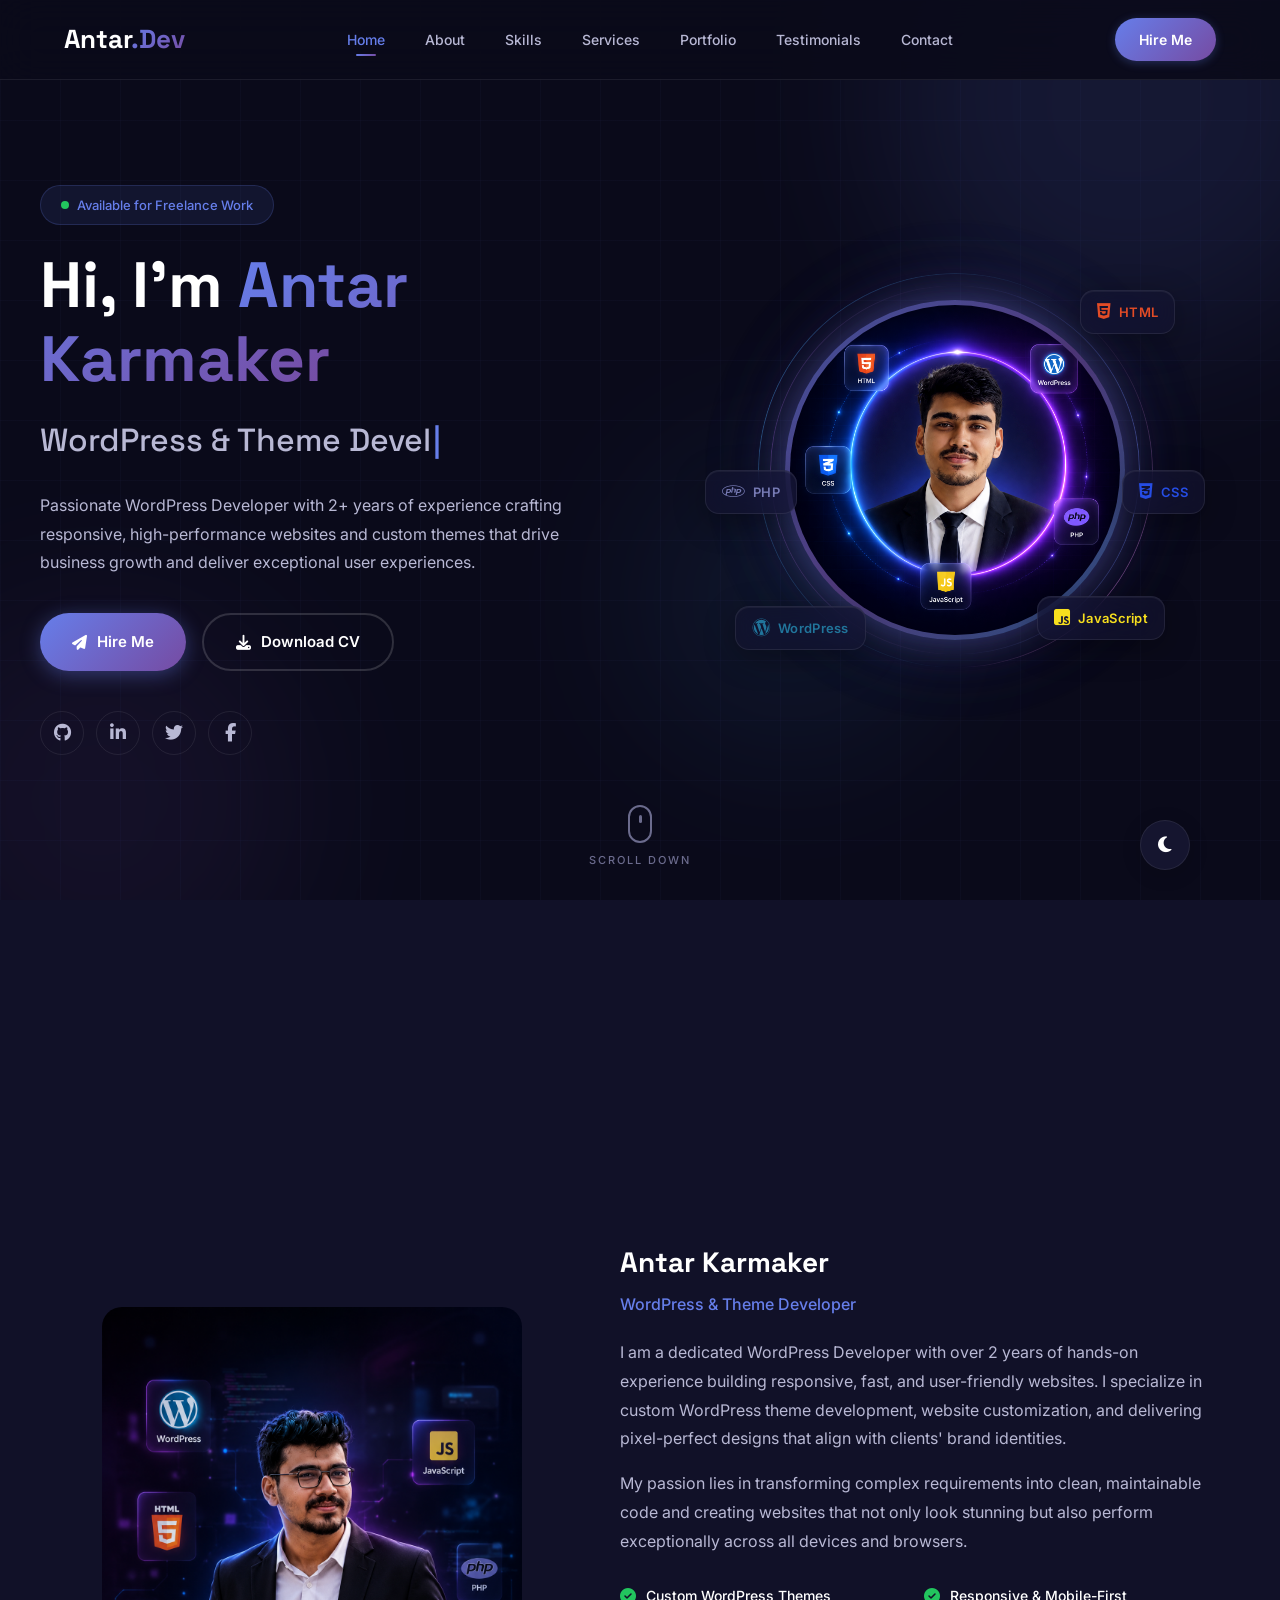
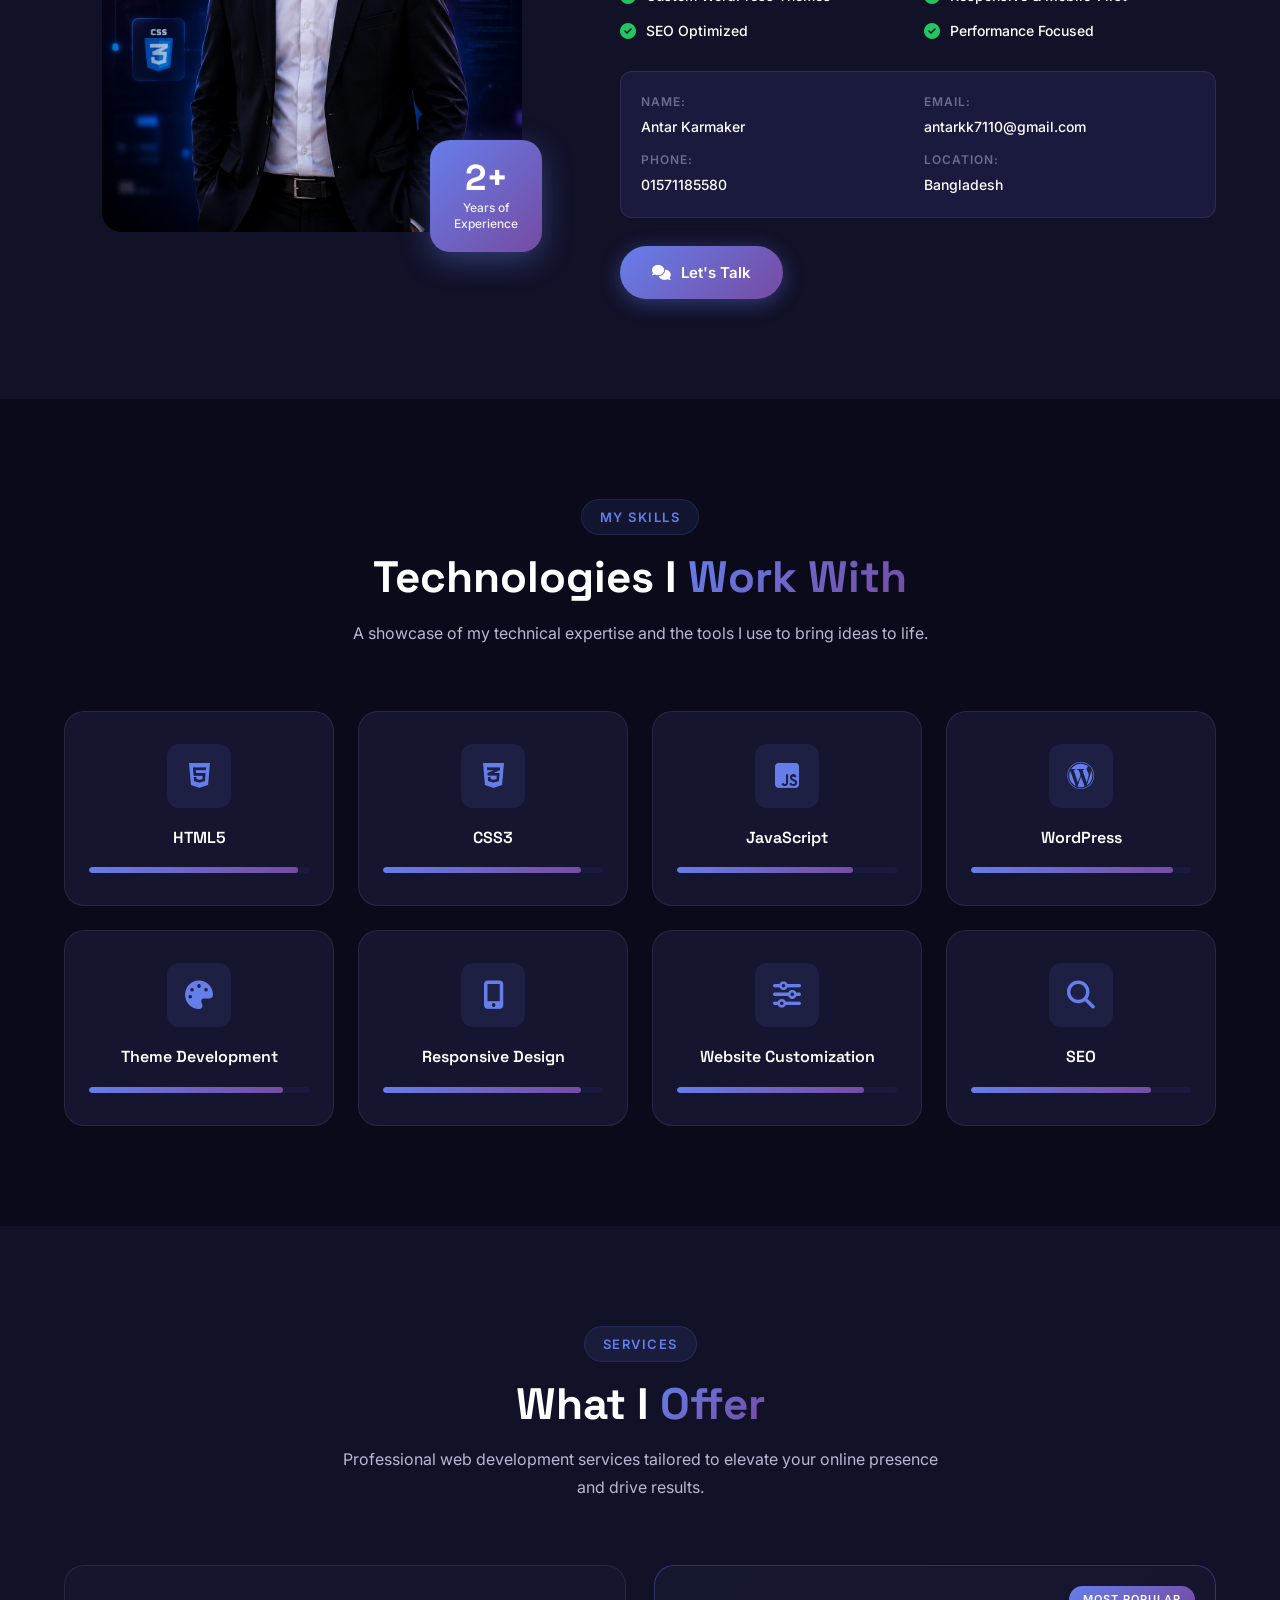
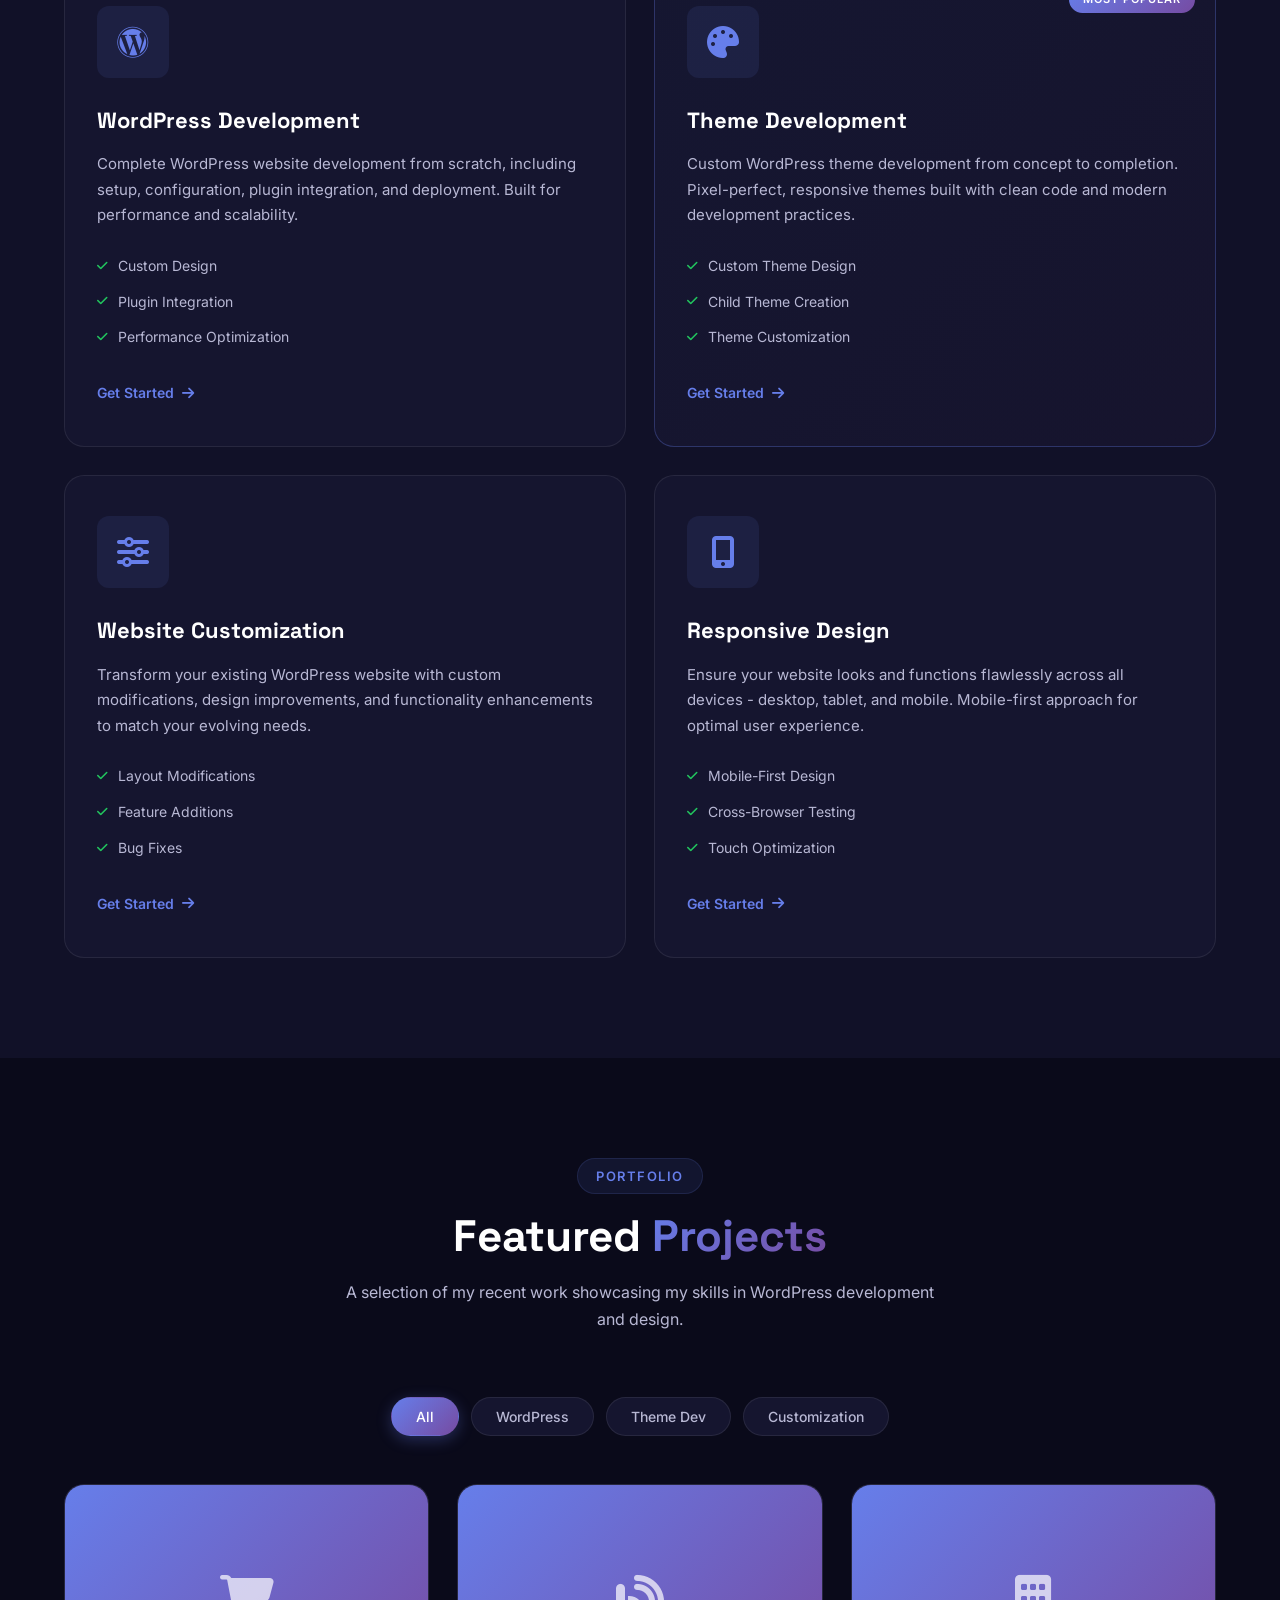
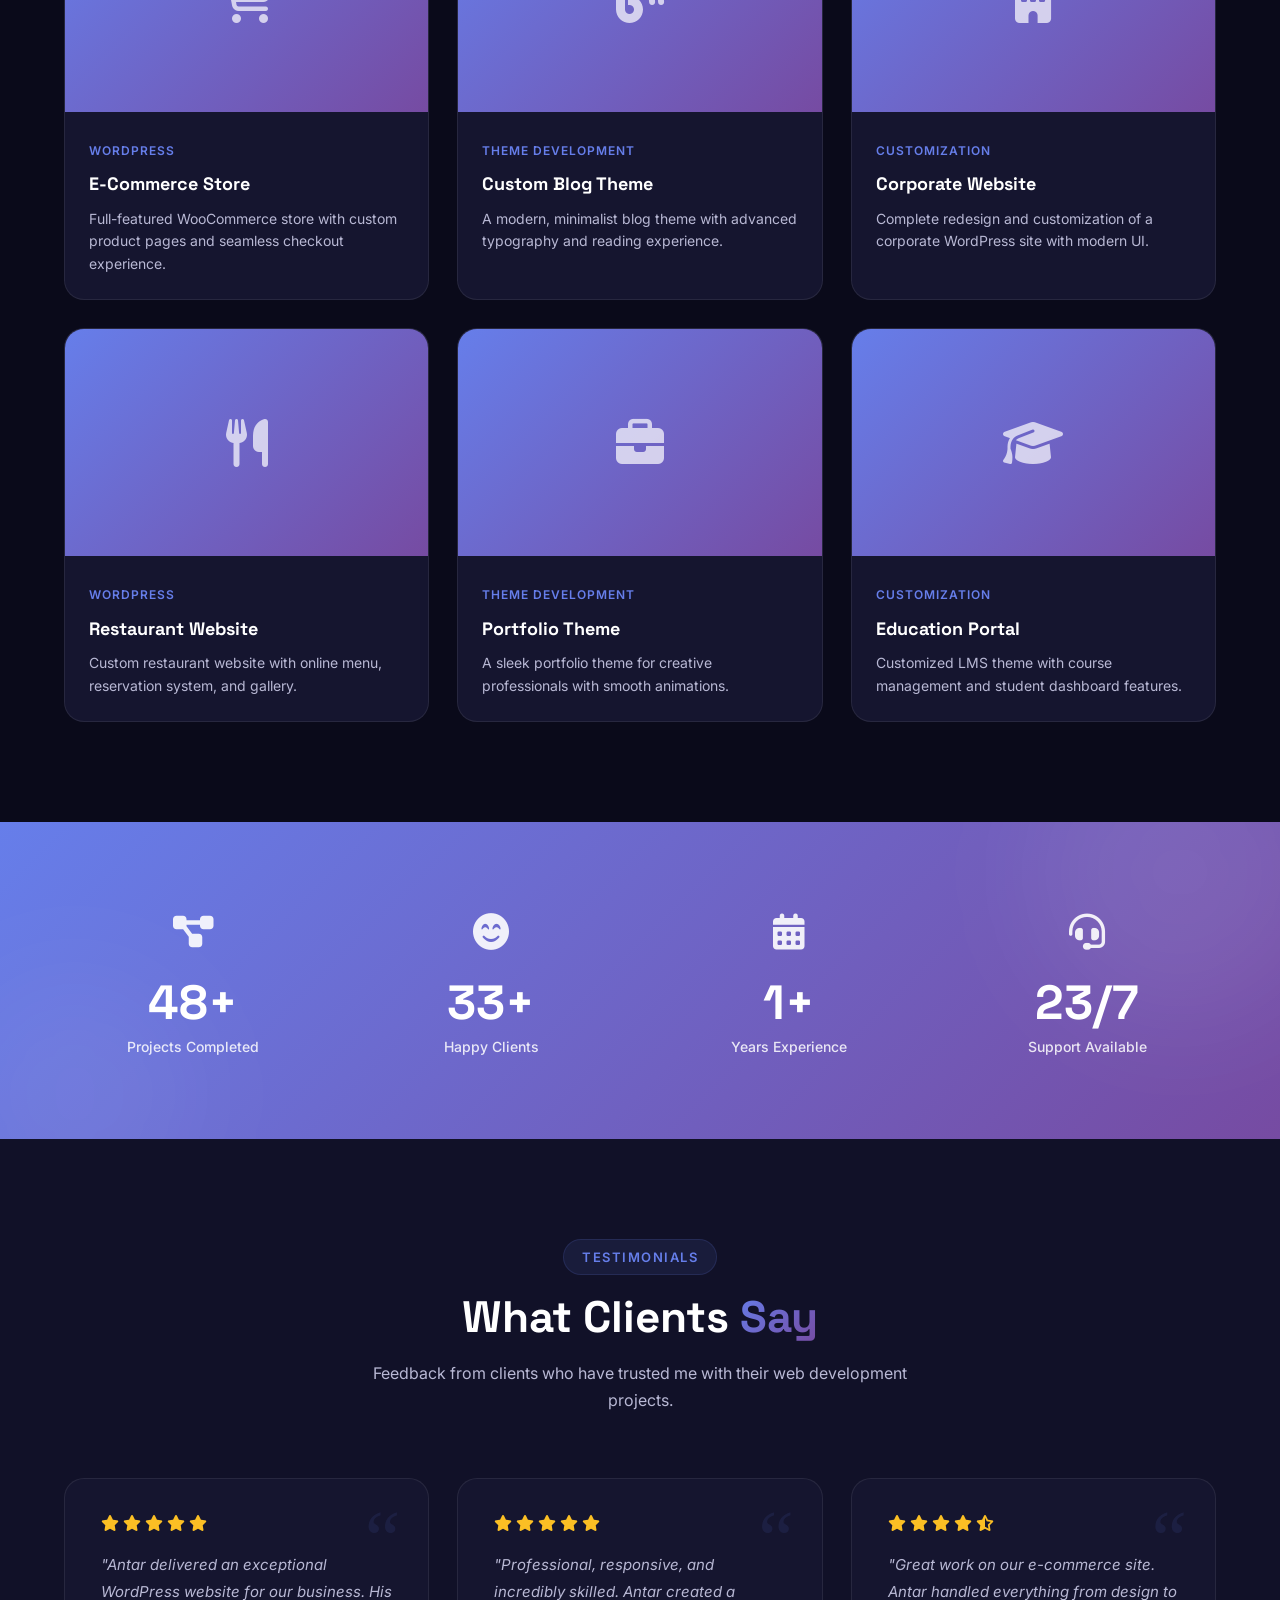
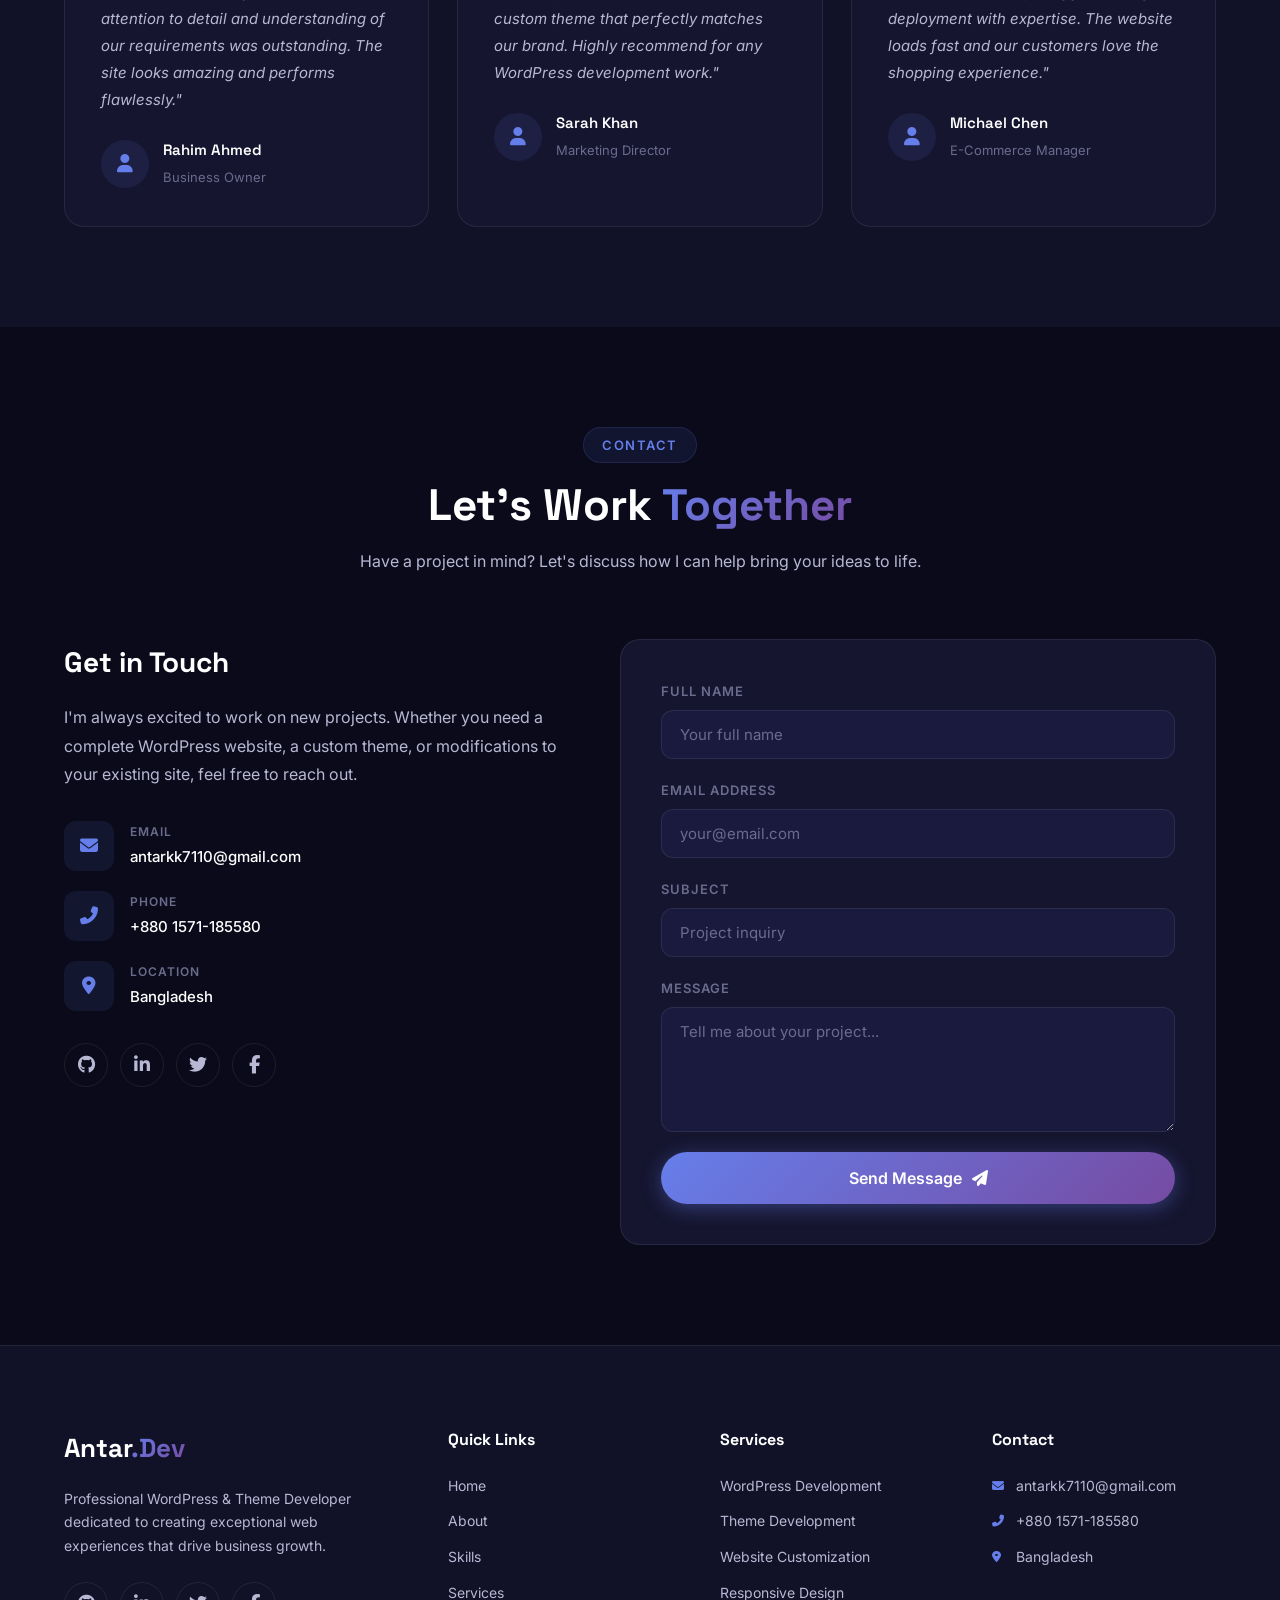
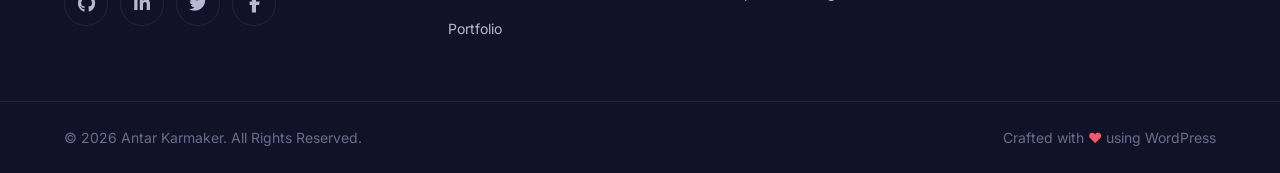
==== commit 98884b0b: "Updated about section with professional portrait" ====
--- a/index.html
+++ b/index.html
@@ -164,9 +164,7 @@
             <div class="about-grid">
                 <div class="about-image reveal">
                     <div class="about-image-wrapper">
-                        <div class="about-image-placeholder">
-                            <i class="fas fa-code"></i>
-                        </div>
+                        <img src="image/image reveal.png" alt="Antar Karmaker - About Me" class="about-photo">
                         <div class="about-experience-badge">
                             <span class="exp-number">2+</span>
                             <span class="exp-text">Years of<br>Experience</span>
--- a/style.css
+++ b/style.css
@@ -964,6 +964,14 @@
     z-index: 1;
 }
 
+.about-photo {
+    width: 100%;
+    aspect-ratio: 4/5;
+    object-fit: cover;
+    border-radius: var(--radius-lg);
+    position: relative;
+}
+
 .about-experience-badge {
     position: absolute;
     bottom: -20px;
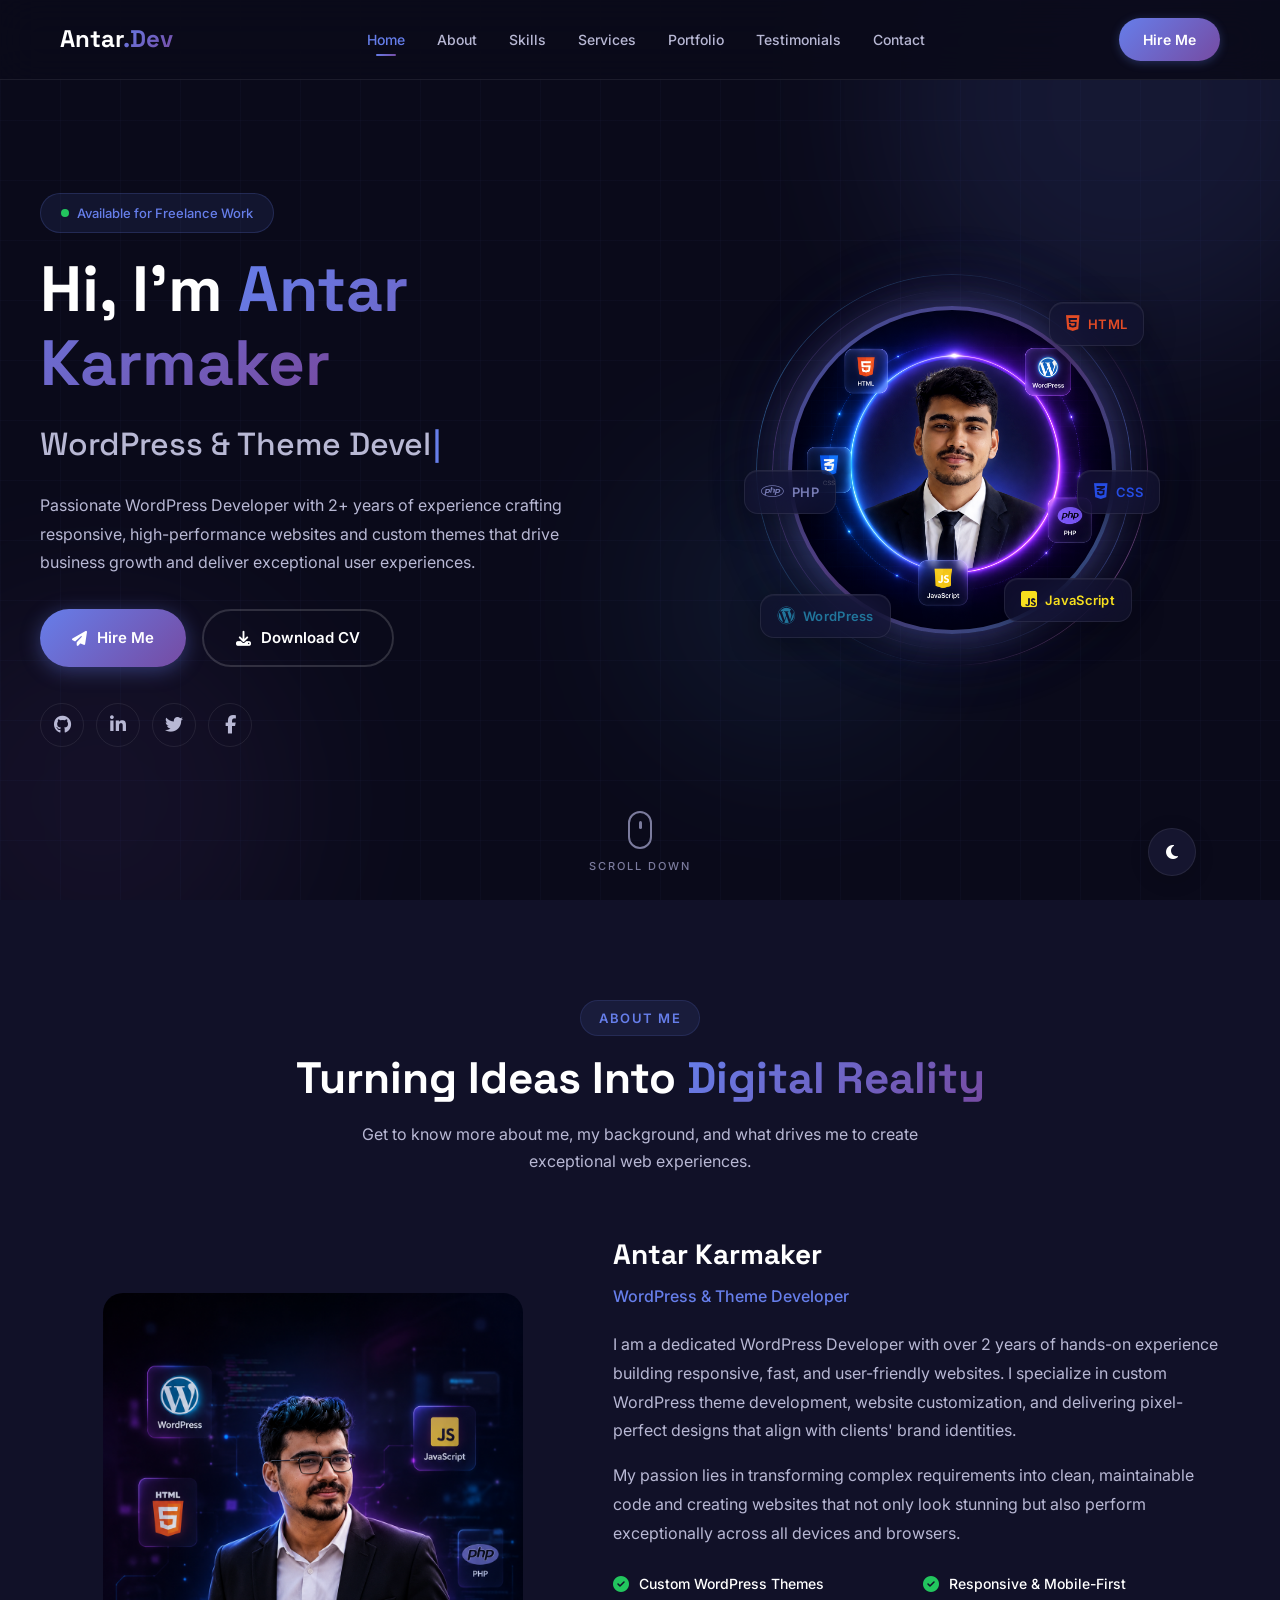
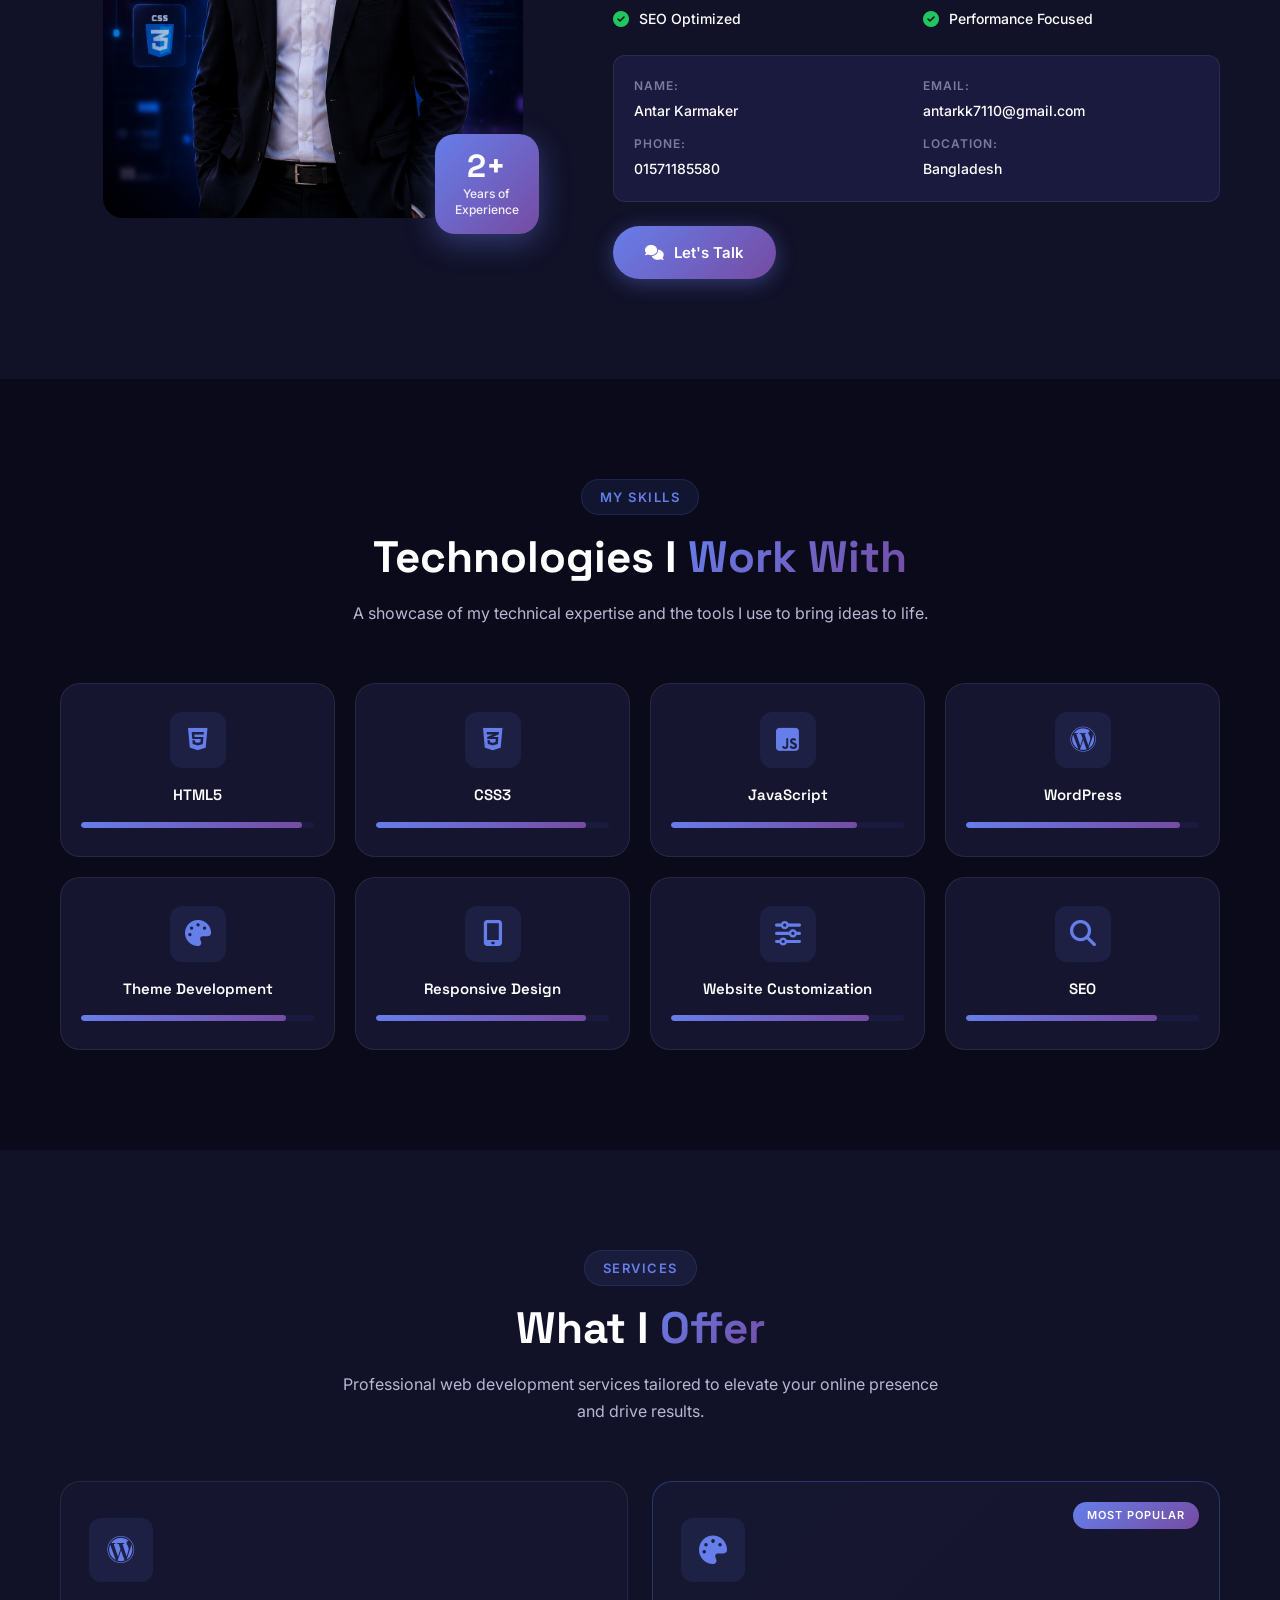
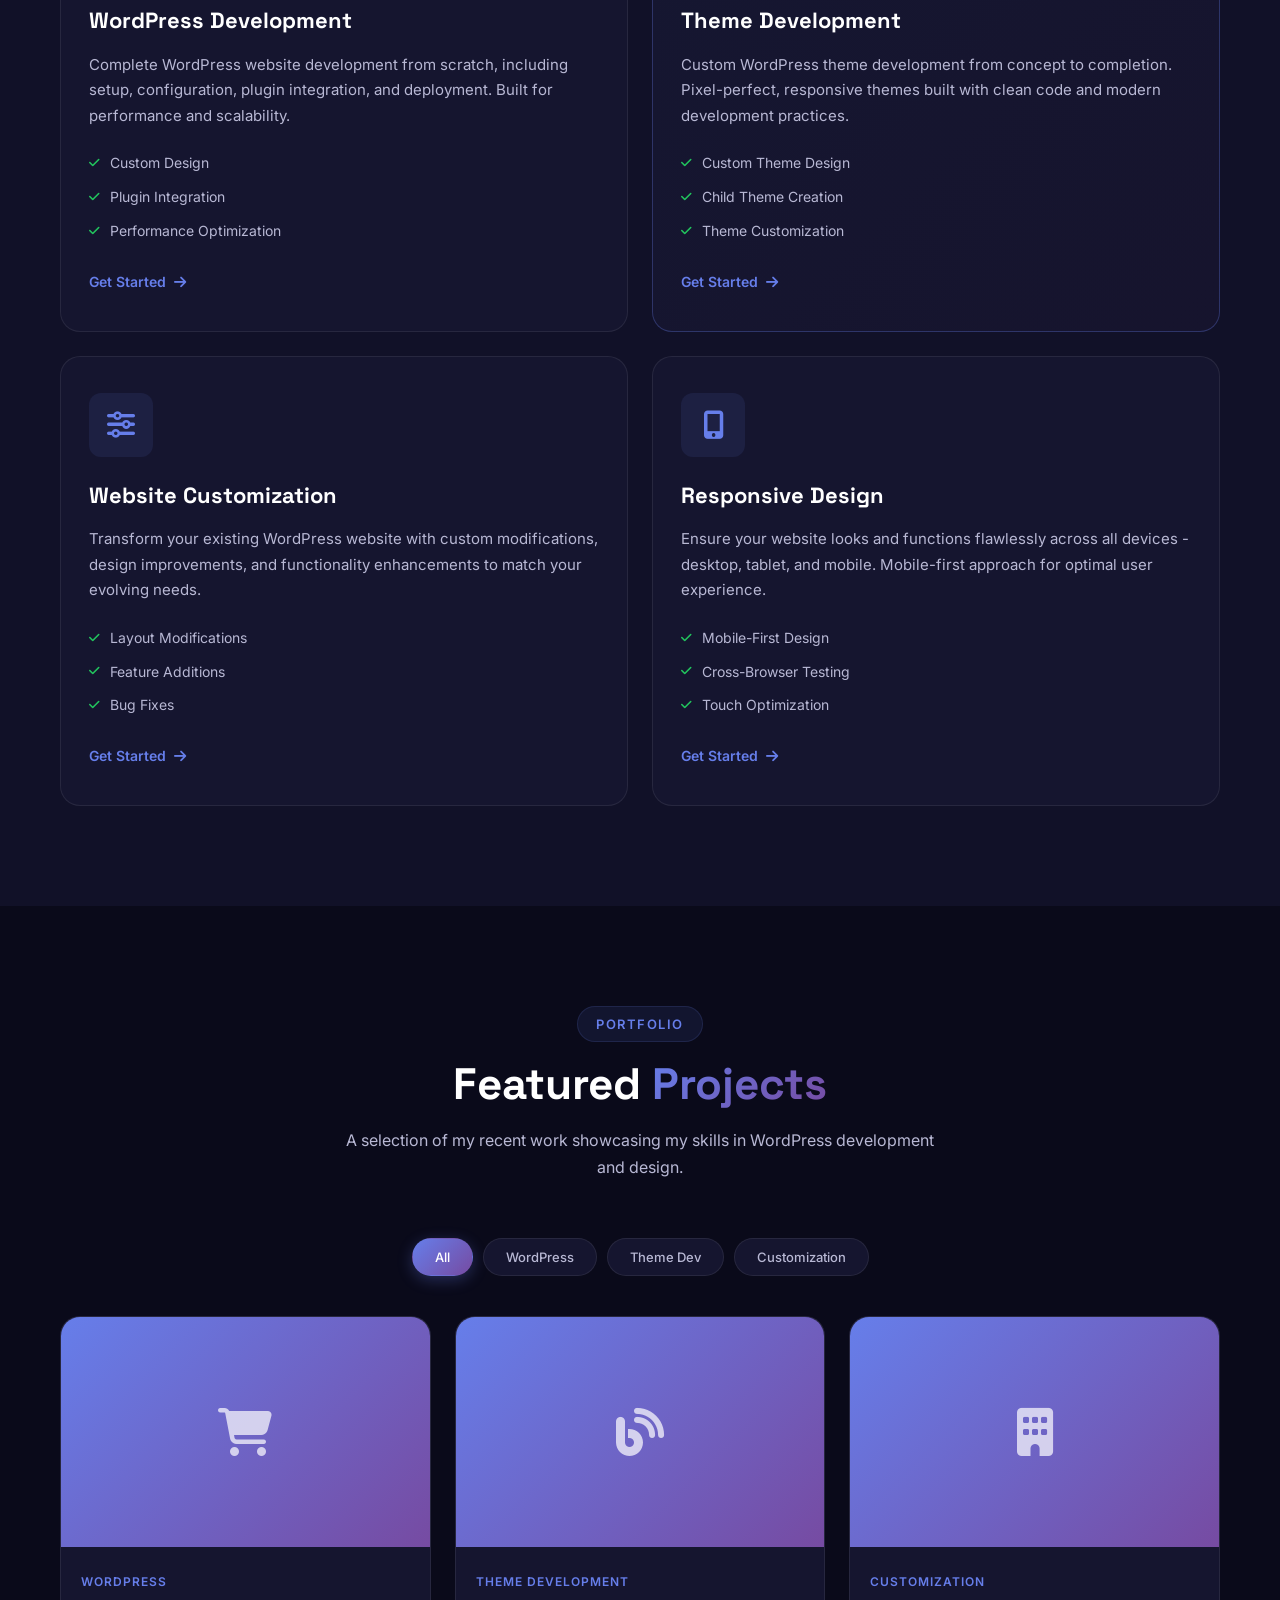
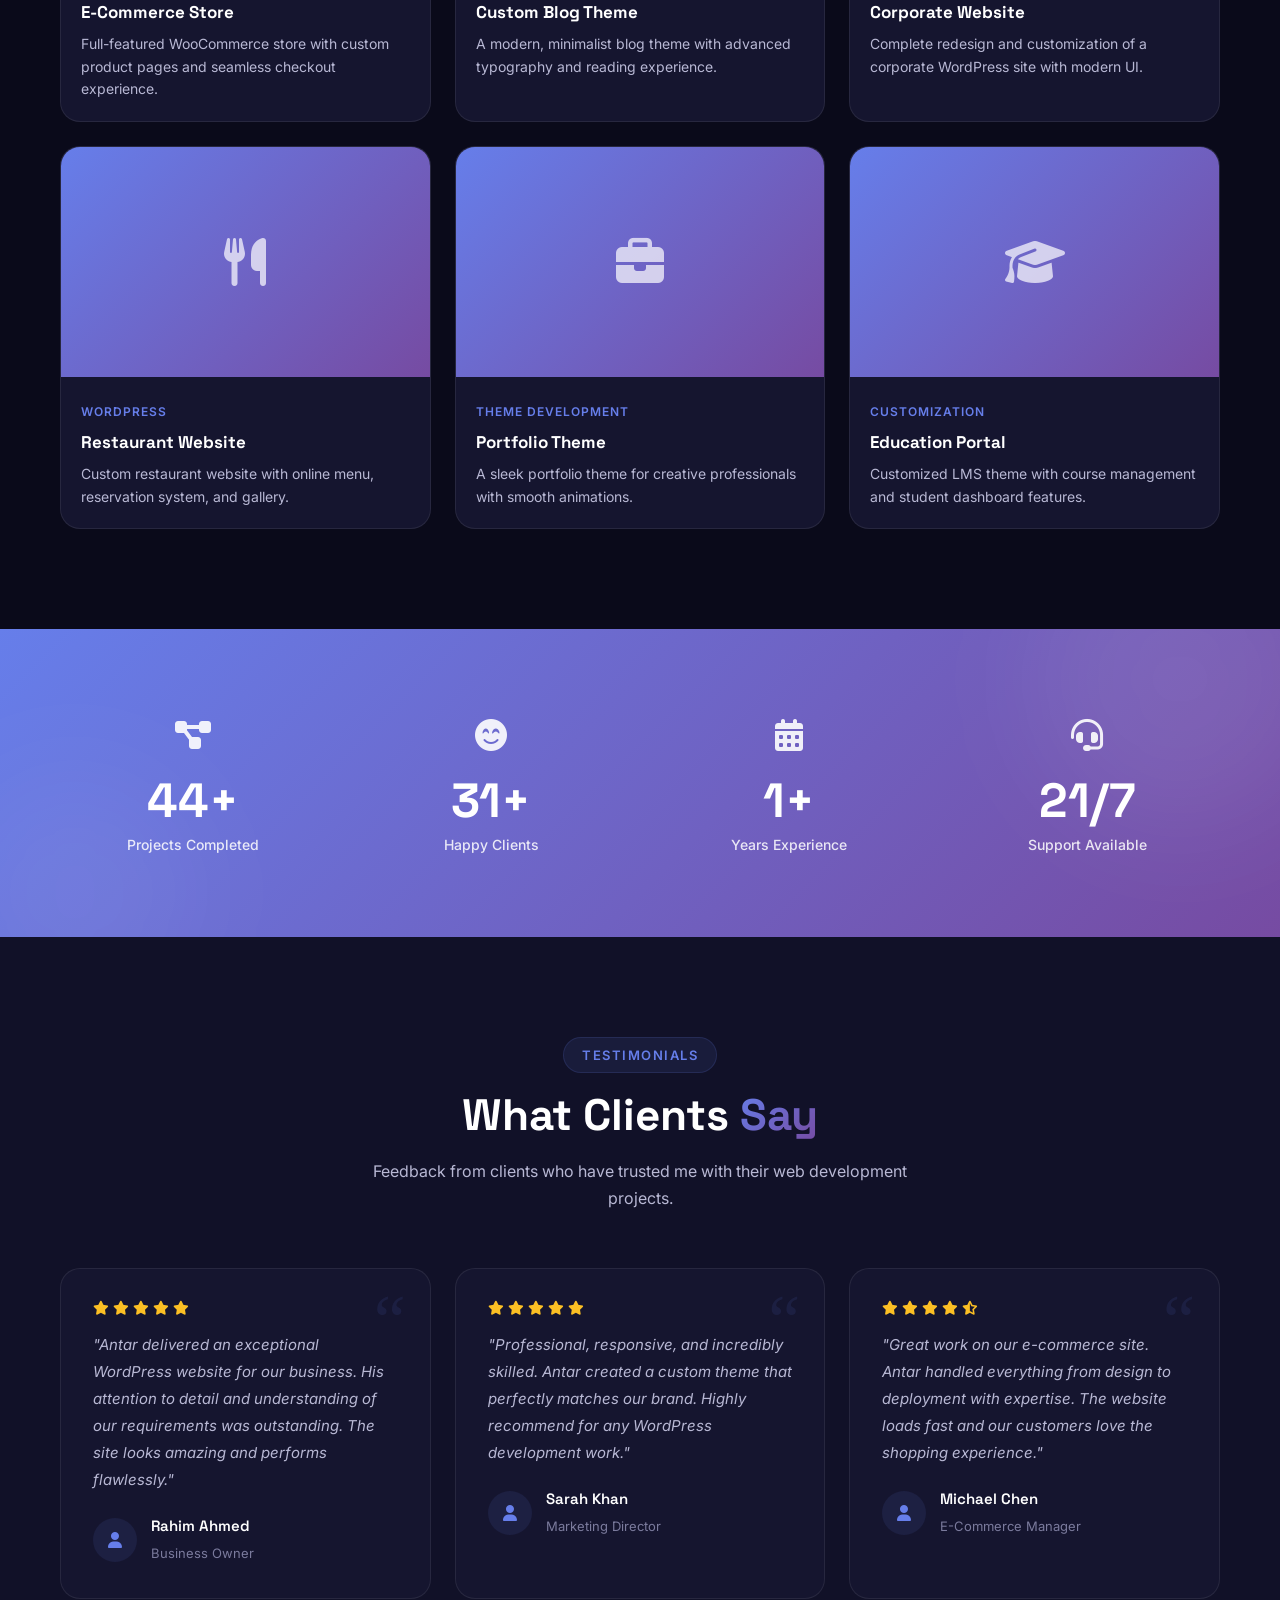
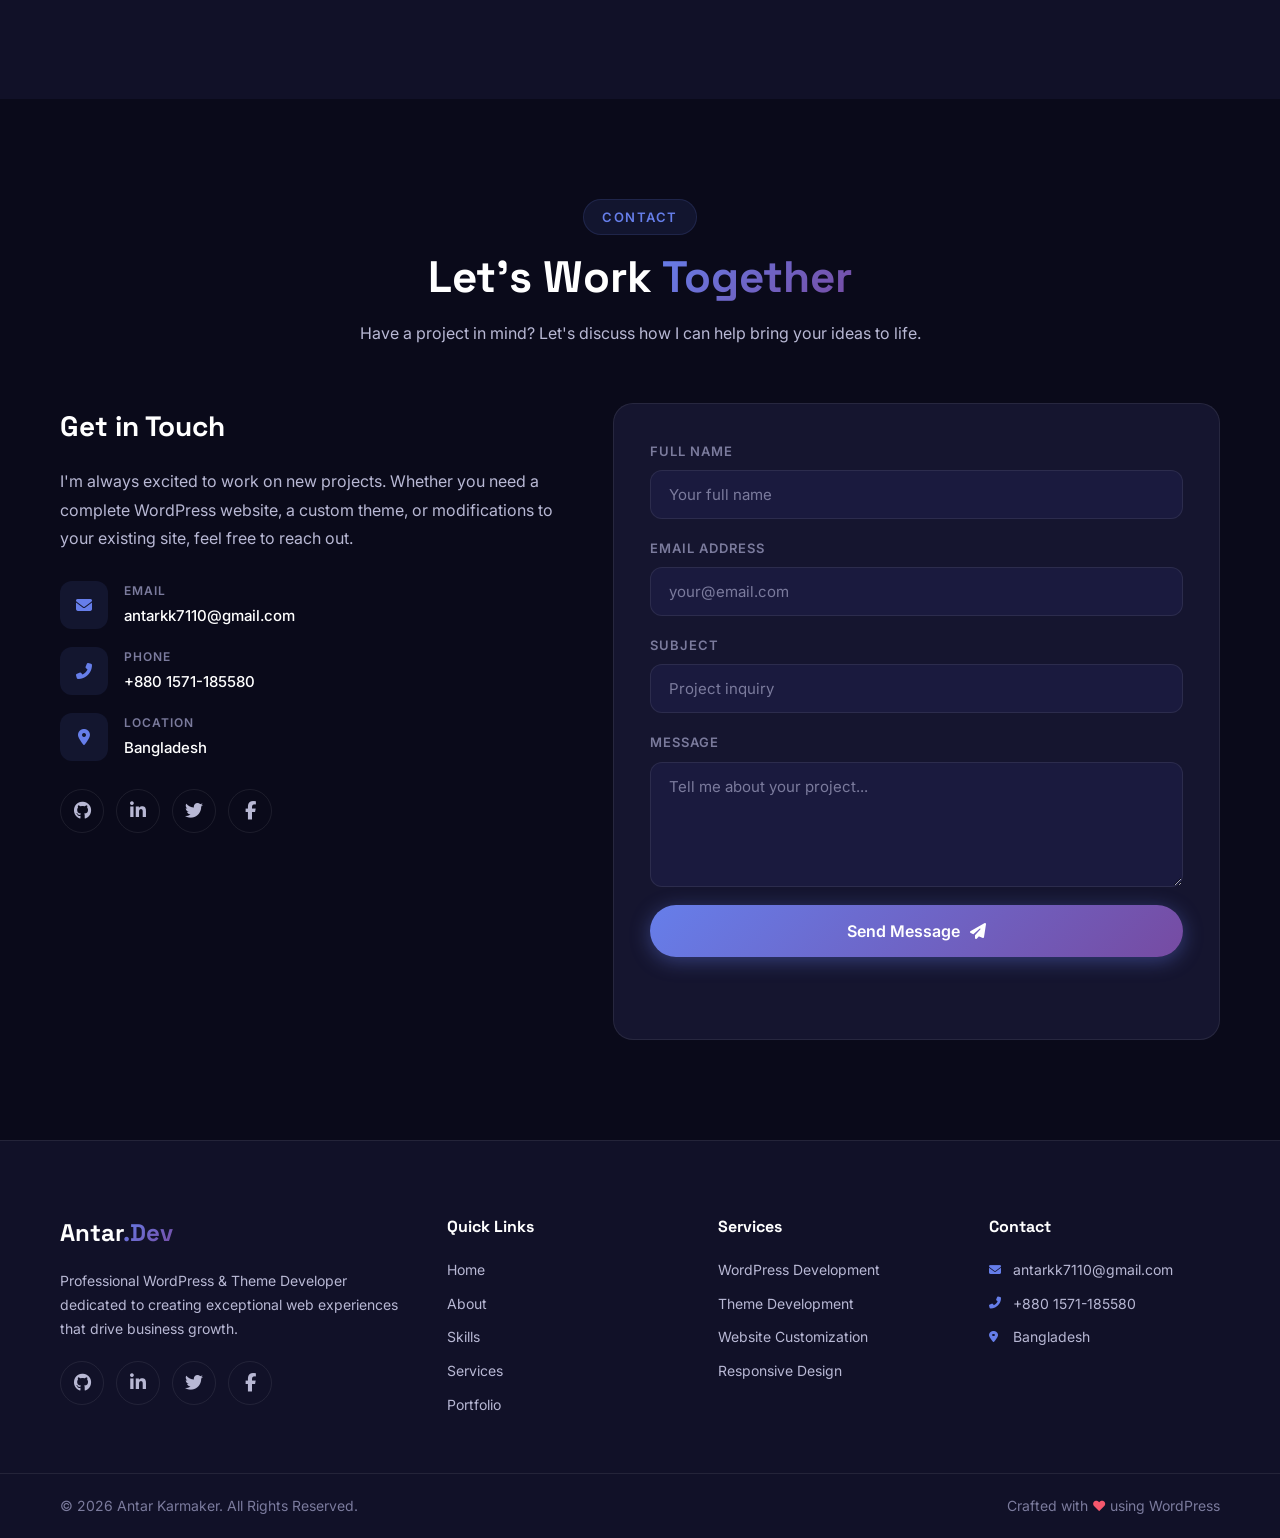
==== commit d60e0f0a: "Improve portfolio responsiveness and UI" ====
--- a/index.html
+++ b/index.html
@@ -9,17 +9,22 @@
     <meta property="og:title" content="Antar Karmaker | WordPress & Theme Developer">
     <meta property="og:description" content="Professional WordPress & Theme Developer with 2+ years of experience.">
     <meta property="og:type" content="website">
+    <meta name="theme-color" content="#0a0a1a">
     <title>Antar Karmaker | WordPress & Theme Developer</title>
     <link rel="preconnect" href="https://fonts.googleapis.com">
     <link rel="preconnect" href="https://fonts.gstatic.com" crossorigin>
+    <link rel="preconnect" href="https://cdnjs.cloudflare.com" crossorigin>
     <link href="https://fonts.googleapis.com/css2?family=Inter:wght@300;400;500;600;700;800&family=Space+Grotesk:wght@400;500;600;700&display=swap" rel="stylesheet">
-    <link rel="stylesheet" href="https://cdnjs.cloudflare.com/ajax/libs/font-awesome/6.5.1/css/all.min.css">
+    <link rel="stylesheet" href="https://cdnjs.cloudflare.com/ajax/libs/font-awesome/6.5.1/css/all.min.css" media="print" onload="this.media='all'">
     <link rel="stylesheet" href="style.css">
 </head>
 <body>
 
+    <!-- Skip to Content -->
+    <a href="#home" class="skip-link">Skip to main content</a>
+
     <!-- Loader -->
-    <div id="loader" class="loader">
+    <div id="loader" class="loader" aria-hidden="true">
         <div class="loader-inner">
             <div class="loader-bar"></div>
             <span class="loader-text">Antar<span>.Dev</span></span>
@@ -50,7 +55,7 @@
                 <li><a href="#contact" class="nav-link">Contact</a></li>
             </ul>
             <a href="#contact" class="nav-cta">Hire Me</a>
-            <button class="hamburger" id="hamburger" aria-label="Toggle menu">
+            <button class="hamburger" id="hamburger" aria-label="Toggle menu" aria-expanded="false" aria-controls="navLinks">
                 <span></span>
                 <span></span>
                 <span></span>
@@ -59,6 +64,7 @@
     </header>
 
     <!-- Hero Section -->
+    <main id="main-content">
     <section class="hero" id="home">
         <div class="hero-bg-effects">
             <div class="hero-orb hero-orb-1"></div>
@@ -774,13 +780,15 @@
                         </div>
                         <button type="submit" class="btn btn-primary btn-submit">
                             <span class="btn-text">Send Message</span>
-                            <i class="fas fa-paper-plane"></i>
+                            <i class="fas fa-paper-plane" aria-hidden="true"></i>
                         </button>
+                        <div id="formStatus" class="form-status" aria-live="polite" role="status"></div>
                     </form>
                 </div>
             </div>
         </div>
     </section>
+    </main>
 
     <!-- Footer -->
     <footer class="footer">
@@ -848,6 +856,6 @@
         </div>
     </footer>
 
-    <script src="script.js"></script>
+    <script src="script.js" defer></script>
 </body>
 </html>
--- a/style.css
+++ b/style.css
@@ -1,6 +1,7 @@
 /* ============================================
    Antar Karmaker - Portfolio Website
    Modern Premium Design System
+   Mobile-First | 320px to 4K+
    ============================================ */
 
 /* ---------- CSS Variables & Theme ---------- */
@@ -45,7 +46,7 @@
     --bg-nav: rgba(10, 10, 26, 0.9);
     --text-primary: #ffffff;
     --text-secondary: #b8b8d4;
-    --text-muted: #6b6b8d;
+    --text-muted: #7b7b9d;
     --border-color: rgba(255, 255, 255, 0.08);
     --border-color-hover: rgba(255, 255, 255, 0.15);
     --input-bg: #1a1a3e;
@@ -62,7 +63,7 @@
     --bg-nav: rgba(248, 249, 252, 0.92);
     --text-primary: #1a1a3e;
     --text-secondary: #555577;
-    --text-muted: #8888aa;
+    --text-muted: #6b6b8d;
     --border-color: rgba(0, 0, 0, 0.08);
     --border-color-hover: rgba(0, 0, 0, 0.15);
     --input-bg: #f0f1f6;
@@ -86,6 +87,7 @@
 html {
     scroll-behavior: smooth;
     scroll-padding-top: var(--navbar-height);
+    -webkit-text-size-adjust: 100%;
 }
 
 body {
@@ -105,6 +107,7 @@
 
 img {
     max-width: 100%;
+    height: auto;
     display: block;
 }
 
@@ -130,7 +133,62 @@
 .container {
     max-width: var(--container-max);
     margin: 0 auto;
-    padding: 0 24px;
+    padding: 0 20px;
+}
+
+/* ---------- Skip Link (Accessibility) ---------- */
+
+.skip-link {
+    position: fixed;
+    top: -100%;
+    left: 16px;
+    z-index: 100000;
+    padding: 12px 24px;
+    background: var(--gradient-primary);
+    color: #ffffff;
+    font-weight: 600;
+    border-radius: var(--radius-sm);
+    transition: top var(--transition-fast);
+}
+
+.skip-link:focus {
+    top: 16px;
+}
+
+/* ---------- Focus Styles (Accessibility) ---------- */
+
+:focus-visible {
+    outline: 2px solid #667eea;
+    outline-offset: 3px;
+    border-radius: 4px;
+}
+
+button:focus-visible,
+a:focus-visible {
+    outline: 2px solid #667eea;
+    outline-offset: 3px;
+}
+
+/* ---------- Reduced Motion (Accessibility) ---------- */
+
+@media (prefers-reduced-motion: reduce) {
+    *,
+    *::before,
+    *::after {
+        animation-duration: 0.01ms !important;
+        animation-iteration-count: 1 !important;
+        transition-duration: 0.01ms !important;
+        scroll-behavior: auto !important;
+    }
+
+    .reveal {
+        opacity: 1;
+        transform: none;
+    }
+
+    .skill-progress {
+        transition: none;
+    }
 }
 
 /* ---------- Utility Classes ---------- */
@@ -144,9 +202,9 @@
 
 .reveal {
     opacity: 0;
-    transform: translateY(40px);
-    transition: opacity 0.8s cubic-bezier(0.4, 0, 0.2, 1),
-                transform 0.8s cubic-bezier(0.4, 0, 0.2, 1);
+    transform: translateY(30px);
+    transition: opacity 0.7s cubic-bezier(0.4, 0, 0.2, 1),
+                transform 0.7s cubic-bezier(0.4, 0, 0.2, 1);
 }
 
 .reveal.revealed {
@@ -209,12 +267,13 @@
     align-items: center;
     justify-content: center;
     z-index: 10000;
-    transition: opacity 0.5s ease, visibility 0.5s ease;
+    transition: opacity 0.4s ease, visibility 0.4s ease;
 }
 
 .loader.hidden {
     opacity: 0;
     visibility: hidden;
+    pointer-events: none;
 }
 
 .loader-inner {
@@ -224,7 +283,7 @@
 .loader-text {
     display: block;
     font-family: var(--font-heading);
-    font-size: 32px;
+    font-size: clamp(24px, 5vw, 32px);
     font-weight: 700;
     color: #ffffff;
     margin-bottom: 24px;
@@ -235,7 +294,7 @@
 }
 
 .loader-bar {
-    width: 200px;
+    width: min(200px, 60vw);
     height: 3px;
     background: rgba(255, 255, 255, 0.1);
     border-radius: 10px;
@@ -265,17 +324,17 @@
 
 .back-to-top {
     position: fixed;
-    bottom: 30px;
-    right: 30px;
-    width: 50px;
-    height: 50px;
+    bottom: 24px;
+    right: 24px;
+    width: 48px;
+    height: 48px;
     background: var(--gradient-primary);
     color: #ffffff;
     border-radius: var(--radius-full);
     display: flex;
     align-items: center;
     justify-content: center;
-    font-size: 18px;
+    font-size: 16px;
     box-shadow: 0 4px 20px rgba(102, 126, 234, 0.4);
     z-index: 999;
     opacity: 0;
@@ -299,17 +358,17 @@
 
 .theme-toggle {
     position: fixed;
-    bottom: 30px;
-    right: 90px;
-    width: 50px;
-    height: 50px;
+    bottom: 24px;
+    right: 84px;
+    width: 48px;
+    height: 48px;
     background: var(--bg-card);
     color: var(--text-primary);
     border-radius: var(--radius-full);
     display: flex;
     align-items: center;
     justify-content: center;
-    font-size: 18px;
+    font-size: 16px;
     border: 1px solid var(--border-color);
     z-index: 999;
     transition: all var(--transition-base);
@@ -346,7 +405,7 @@
 .nav-container {
     max-width: var(--container-max);
     margin: 0 auto;
-    padding: 0 24px;
+    padding: 0 20px;
     height: 100%;
     display: flex;
     align-items: center;
@@ -355,10 +414,11 @@
 
 .logo {
     font-family: var(--font-heading);
-    font-size: 26px;
+    font-size: 24px;
     font-weight: 700;
     color: var(--text-primary);
     transition: color var(--transition-fast);
+    flex-shrink: 0;
 }
 
 .logo span {
@@ -371,11 +431,11 @@
 .nav-links {
     display: flex;
     align-items: center;
-    gap: 8px;
+    gap: 4px;
 }
 
 .nav-link {
-    padding: 8px 16px;
+    padding: 8px 14px;
     font-size: 14px;
     font-weight: 500;
     color: var(--text-secondary);
@@ -410,6 +470,7 @@
     border-radius: var(--radius-xl);
     transition: all var(--transition-base);
     box-shadow: 0 2px 10px rgba(102, 126, 234, 0.3);
+    flex-shrink: 0;
 }
 
 .nav-cta:hover {
@@ -422,7 +483,7 @@
     display: none;
     flex-direction: column;
     gap: 6px;
-    width: 30px;
+    width: 28px;
     padding: 4px 0;
     z-index: 1001;
 }
@@ -458,7 +519,7 @@
     align-items: center;
     position: relative;
     overflow: hidden;
-    padding: 120px 24px 80px;
+    padding: 120px 20px 80px;
 }
 
 .hero-bg-effects {
@@ -476,8 +537,8 @@
 }
 
 .hero-orb-1 {
-    width: 500px;
-    height: 500px;
+    width: min(500px, 80vw);
+    height: min(500px, 80vw);
     background: rgba(102, 126, 234, 0.3);
     top: -150px;
     right: -100px;
@@ -485,8 +546,8 @@
 }
 
 .hero-orb-2 {
-    width: 400px;
-    height: 400px;
+    width: min(400px, 60vw);
+    height: min(400px, 60vw);
     background: rgba(118, 75, 162, 0.25);
     bottom: -100px;
     left: -100px;
@@ -494,8 +555,8 @@
 }
 
 .hero-orb-3 {
-    width: 300px;
-    height: 300px;
+    width: min(300px, 50vw);
+    height: min(300px, 50vw);
     background: rgba(79, 172, 254, 0.2);
     top: 50%;
     left: 50%;
@@ -524,7 +585,7 @@
     display: grid;
     grid-template-columns: 1fr 1fr;
     align-items: center;
-    gap: 60px;
+    gap: 48px;
 }
 
 .hero-badge {
@@ -538,7 +599,7 @@
     font-size: 13px;
     font-weight: 500;
     color: #667eea;
-    margin-bottom: 24px;
+    margin-bottom: 20px;
 }
 
 .badge-dot {
@@ -556,7 +617,7 @@
 
 .hero-title {
     font-family: var(--font-heading);
-    font-size: clamp(36px, 5vw, 64px);
+    font-size: clamp(32px, 5vw, 64px);
     font-weight: 700;
     line-height: 1.15;
     margin-bottom: 16px;
@@ -564,11 +625,11 @@
 
 .hero-subtitle {
     font-family: var(--font-heading);
-    font-size: clamp(20px, 3vw, 32px);
+    font-size: clamp(18px, 3vw, 32px);
     font-weight: 500;
     color: var(--text-secondary);
-    margin-bottom: 24px;
-    min-height: 42px;
+    margin-bottom: 20px;
+    min-height: 40px;
 }
 
 .typing-wrapper {
@@ -589,10 +650,10 @@
 }
 
 .hero-description {
-    font-size: 16px;
+    font-size: clamp(14px, 1.6vw, 16px);
     color: var(--text-secondary);
     line-height: 1.8;
-    margin-bottom: 36px;
+    margin-bottom: 32px;
     max-width: 560px;
 }
 
@@ -600,7 +661,7 @@
     display: flex;
     gap: 16px;
     flex-wrap: wrap;
-    margin-bottom: 40px;
+    margin-bottom: 36px;
 }
 
 .hero-social {
@@ -637,8 +698,8 @@
 
 .hero-image-wrapper {
     position: relative;
-    width: 420px;
-    height: 420px;
+    width: min(400px, 80vw);
+    height: min(400px, 80vw);
     display: flex;
     align-items: center;
     justify-content: center;
@@ -647,8 +708,8 @@
 /* Neon Glow Layers */
 .hero-image-glow {
     position: absolute;
-    width: 360px;
-    height: 360px;
+    width: 85%;
+    height: 85%;
     border-radius: 50%;
     background: radial-gradient(circle, rgba(102, 126, 234, 0.35) 0%, transparent 70%);
     filter: blur(50px);
@@ -657,8 +718,8 @@
 }
 
 .hero-image-glow-2 {
-    width: 320px;
-    height: 320px;
+    width: 76%;
+    height: 76%;
     background: radial-gradient(circle, rgba(118, 75, 162, 0.3) 0%, transparent 70%);
     filter: blur(45px);
     animation: heroGlowPulse 4s ease-in-out infinite 2s;
@@ -672,8 +733,8 @@
 /* Rotating Rings */
 .hero-image-ring {
     position: absolute;
-    width: 370px;
-    height: 370px;
+    width: 90%;
+    height: 90%;
     border-radius: 50%;
     border: 1.5px solid transparent;
     background: conic-gradient(from 0deg, transparent 0%, rgba(102, 126, 234, 0.5) 25%, transparent 50%, rgba(118, 75, 162, 0.5) 75%, transparent 100%) border-box;
@@ -685,8 +746,8 @@
 }
 
 .hero-image-ring-2 {
-    width: 395px;
-    height: 395px;
+    width: 98%;
+    height: 98%;
     border-width: 1px;
     background: conic-gradient(from 180deg, transparent 0%, rgba(79, 172, 254, 0.4) 30%, transparent 60%, rgba(240, 147, 251, 0.4) 85%, transparent 100%) border-box;
     animation: ringRotate 18s linear infinite reverse;
@@ -700,10 +761,10 @@
 /* Photo Frame */
 .hero-image-frame {
     position: relative;
-    width: 340px;
-    height: 340px;
+    width: 82%;
+    height: 82%;
     border-radius: 50%;
-    padding: 5px;
+    padding: 4px;
     background: linear-gradient(135deg, rgba(102, 126, 234, 0.6), rgba(118, 75, 162, 0.6), rgba(79, 172, 254, 0.4));
     z-index: 2;
     box-shadow:
@@ -751,7 +812,6 @@
     white-space: nowrap;
     pointer-events: none;
     opacity: 0;
-    animation: badgeAppear 0.6s ease forwards;
 }
 
 .hero-badge-float i {
@@ -763,58 +823,43 @@
 }
 
 .hero-badge-float-1 {
-    top: 30px;
-    right: -10px;
+    top: 8%;
+    right: 2%;
     color: #e34c26;
-    animation-delay: 0.2s;
     animation: badgeAppear 0.6s ease 0.2s forwards, floatBadge 5s ease-in-out 0.8s infinite;
 }
 
 .hero-badge-float-2 {
     top: 50%;
-    right: -40px;
-    transform: translateY(-50%);
+    right: -2%;
     color: #264de4;
-    animation-delay: 0.4s;
-    animation: badgeAppear 0.6s ease 0.4s forwards, floatBadge 6s ease-in-out 1s infinite;
+    animation: badgeAppear 0.6s ease 0.4s forwards, floatBadgeY 6s ease-in-out 1s infinite;
 }
 
 .hero-badge-float-3 {
-    bottom: 40px;
-    right: 0;
+    bottom: 12%;
+    right: 5%;
     color: #f7df1e;
-    animation-delay: 0.6s;
     animation: badgeAppear 0.6s ease 0.6s forwards, floatBadge 5.5s ease-in-out 1.2s infinite;
 }
 
 .hero-badge-float-4 {
-    bottom: 30px;
-    left: -10px;
+    bottom: 8%;
+    left: 2%;
     color: #21759b;
-    animation-delay: 0.8s;
     animation: badgeAppear 0.6s ease 0.8s forwards, floatBadge 6.5s ease-in-out 1.4s infinite;
 }
 
 .hero-badge-float-5 {
     top: 50%;
-    left: -40px;
-    transform: translateY(-50%);
+    left: -2%;
     color: #777bb4;
-    animation-delay: 1s;
-    animation: badgeAppear 0.6s ease 1s forwards, floatBadge 5s ease-in-out 1.6s infinite;
+    animation: badgeAppear 0.6s ease 1s forwards, floatBadgeY 5s ease-in-out 1.6s infinite;
 }
 
 @keyframes badgeAppear {
     from { opacity: 0; transform: translateY(15px) scale(0.85); }
     to { opacity: 1; transform: translateY(0) scale(1); }
-}
-
-.hero-badge-float-2 {
-    animation: badgeAppear 0.6s ease 0.4s forwards, floatBadgeY 6s ease-in-out 1s infinite;
-}
-
-.hero-badge-float-5 {
-    animation: badgeAppear 0.6s ease 1s forwards, floatBadgeY 5s ease-in-out 1.6s infinite;
 }
 
 @keyframes floatBadge {
@@ -832,7 +877,7 @@
 /* Scroll Indicator */
 .hero-scroll {
     position: absolute;
-    bottom: 30px;
+    bottom: 24px;
     left: 50%;
     transform: translateX(-50%);
 }
@@ -884,7 +929,7 @@
 
 .section-header {
     text-align: center;
-    margin-bottom: 64px;
+    margin-bottom: 56px;
 }
 
 .section-tag {
@@ -903,14 +948,14 @@
 
 .section-title {
     font-family: var(--font-heading);
-    font-size: clamp(28px, 4vw, 44px);
+    font-size: clamp(26px, 4vw, 44px);
     font-weight: 700;
     line-height: 1.2;
     margin-bottom: 16px;
 }
 
 .section-subtitle {
-    font-size: 16px;
+    font-size: clamp(14px, 1.6vw, 16px);
     color: var(--text-secondary);
     max-width: 600px;
     margin: 0 auto;
@@ -927,7 +972,7 @@
 .about-grid {
     display: grid;
     grid-template-columns: 1fr 1.2fr;
-    gap: 60px;
+    gap: 48px;
     align-items: center;
 }
 
@@ -974,11 +1019,11 @@
 
 .about-experience-badge {
     position: absolute;
-    bottom: -20px;
-    right: -20px;
+    bottom: -16px;
+    right: -16px;
     background: var(--gradient-primary);
     color: #ffffff;
-    padding: 20px 24px;
+    padding: 16px 20px;
     border-radius: var(--radius-lg);
     text-align: center;
     box-shadow: 0 8px 30px rgba(102, 126, 234, 0.4);
@@ -987,7 +1032,7 @@
 .exp-number {
     display: block;
     font-family: var(--font-heading);
-    font-size: 36px;
+    font-size: 32px;
     font-weight: 700;
     line-height: 1;
 }
@@ -1003,7 +1048,7 @@
 
 .about-name {
     font-family: var(--font-heading);
-    font-size: 28px;
+    font-size: clamp(22px, 3vw, 28px);
     font-weight: 700;
     margin-bottom: 4px;
 }
@@ -1025,7 +1070,7 @@
     display: grid;
     grid-template-columns: 1fr 1fr;
     gap: 12px;
-    margin: 28px 0;
+    margin: 24px 0;
 }
 
 .highlight-item {
@@ -1045,7 +1090,7 @@
     display: grid;
     grid-template-columns: 1fr 1fr;
     gap: 12px;
-    margin-bottom: 28px;
+    margin-bottom: 24px;
     padding: 20px;
     background: var(--bg-tertiary);
     border-radius: var(--radius-md);
@@ -1082,14 +1127,14 @@
 .skills-grid {
     display: grid;
     grid-template-columns: repeat(4, 1fr);
-    gap: 24px;
+    gap: 20px;
 }
 
 .skill-card {
     background: var(--bg-card);
     border: 1px solid var(--border-color);
     border-radius: var(--radius-lg);
-    padding: 32px 24px;
+    padding: 28px 20px;
     text-align: center;
     transition: all var(--transition-base);
     position: relative;
@@ -1109,7 +1154,7 @@
 }
 
 .skill-card:hover {
-    transform: translateY(-8px);
+    transform: translateY(-6px);
     border-color: rgba(102, 126, 234, 0.3);
     box-shadow: 0 12px 40px rgba(102, 126, 234, 0.15);
 }
@@ -1119,15 +1164,15 @@
 }
 
 .skill-icon {
-    width: 64px;
-    height: 64px;
-    margin: 0 auto 16px;
+    width: 56px;
+    height: 56px;
+    margin: 0 auto 14px;
     display: flex;
     align-items: center;
     justify-content: center;
     border-radius: var(--radius-md);
     background: rgba(102, 126, 234, 0.1);
-    font-size: 28px;
+    font-size: 26px;
     color: #667eea;
     transition: all var(--transition-base);
 }
@@ -1140,9 +1185,9 @@
 
 .skill-name {
     font-family: var(--font-heading);
-    font-size: 16px;
+    font-size: 15px;
     font-weight: 600;
-    margin-bottom: 16px;
+    margin-bottom: 14px;
 }
 
 .skill-bar {
@@ -1187,14 +1232,14 @@
 .services-grid {
     display: grid;
     grid-template-columns: repeat(2, 1fr);
-    gap: 28px;
+    gap: 24px;
 }
 
 .service-card {
     background: var(--bg-card);
     border: 1px solid var(--border-color);
     border-radius: var(--radius-lg);
-    padding: 40px 32px;
+    padding: 36px 28px;
     transition: all var(--transition-base);
     position: relative;
     overflow: hidden;
@@ -1213,7 +1258,7 @@
 }
 
 .service-card:hover {
-    transform: translateY(-8px);
+    transform: translateY(-6px);
     border-color: rgba(102, 126, 234, 0.3);
     box-shadow: 0 12px 40px rgba(102, 126, 234, 0.12);
 }
@@ -1242,16 +1287,16 @@
 }
 
 .service-icon {
-    width: 72px;
-    height: 72px;
+    width: 64px;
+    height: 64px;
     display: flex;
     align-items: center;
     justify-content: center;
     border-radius: var(--radius-md);
     background: rgba(102, 126, 234, 0.1);
-    font-size: 32px;
+    font-size: 28px;
     color: #667eea;
-    margin-bottom: 24px;
+    margin-bottom: 20px;
     transition: all var(--transition-base);
 }
 
@@ -1263,7 +1308,7 @@
 
 .service-title {
     font-family: var(--font-heading);
-    font-size: 22px;
+    font-size: clamp(18px, 2vw, 22px);
     font-weight: 700;
     margin-bottom: 12px;
 }
@@ -1272,18 +1317,18 @@
     color: var(--text-secondary);
     font-size: 15px;
     line-height: 1.7;
+    margin-bottom: 18px;
+}
+
+.service-features {
     margin-bottom: 20px;
 }
 
-.service-features {
-    margin-bottom: 24px;
-}
-
 .service-features li {
     display: flex;
     align-items: center;
     gap: 10px;
-    padding: 6px 0;
+    padding: 5px 0;
     font-size: 14px;
     color: var(--text-secondary);
 }
@@ -1318,14 +1363,14 @@
 .portfolio-filters {
     display: flex;
     justify-content: center;
-    gap: 12px;
-    margin-bottom: 48px;
+    gap: 10px;
+    margin-bottom: 40px;
     flex-wrap: wrap;
 }
 
 .filter-btn {
-    padding: 10px 24px;
-    font-size: 14px;
+    padding: 10px 22px;
+    font-size: 13px;
     font-weight: 500;
     color: var(--text-secondary);
     background: var(--bg-card);
@@ -1346,7 +1391,7 @@
 .portfolio-grid {
     display: grid;
     grid-template-columns: repeat(3, 1fr);
-    gap: 28px;
+    gap: 24px;
 }
 
 .portfolio-card {
@@ -1362,7 +1407,7 @@
 }
 
 .portfolio-card:hover {
-    transform: translateY(-8px);
+    transform: translateY(-6px);
     box-shadow: 0 12px 40px rgba(102, 126, 234, 0.15);
     border-color: rgba(102, 126, 234, 0.3);
 }
@@ -1416,15 +1461,15 @@
 }
 
 .portfolio-action {
-    width: 50px;
-    height: 50px;
+    width: 48px;
+    height: 48px;
     display: flex;
     align-items: center;
     justify-content: center;
     background: var(--gradient-primary);
     color: #ffffff;
     border-radius: var(--radius-full);
-    font-size: 18px;
+    font-size: 16px;
     transition: all var(--transition-base);
 }
 
@@ -1434,7 +1479,7 @@
 }
 
 .portfolio-info {
-    padding: 24px;
+    padding: 20px;
 }
 
 .portfolio-category {
@@ -1444,14 +1489,14 @@
     color: #667eea;
     text-transform: uppercase;
     letter-spacing: 1px;
-    margin-bottom: 8px;
+    margin-bottom: 6px;
 }
 
 .portfolio-title {
     font-family: var(--font-heading);
-    font-size: 18px;
+    font-size: 17px;
     font-weight: 700;
-    margin-bottom: 8px;
+    margin-bottom: 6px;
 }
 
 .portfolio-description {
@@ -1500,7 +1545,7 @@
 .stats-grid {
     display: grid;
     grid-template-columns: repeat(4, 1fr);
-    gap: 40px;
+    gap: 32px;
     position: relative;
     z-index: 1;
 }
@@ -1511,14 +1556,14 @@
 }
 
 .stat-icon {
-    font-size: 36px;
-    margin-bottom: 16px;
+    font-size: 32px;
+    margin-bottom: 14px;
     opacity: 0.9;
 }
 
 .stat-number {
     font-family: var(--font-heading);
-    font-size: 48px;
+    font-size: clamp(32px, 4vw, 48px);
     font-weight: 700;
     line-height: 1;
     margin-bottom: 8px;
@@ -1540,20 +1585,20 @@
 .testimonials-grid {
     display: grid;
     grid-template-columns: repeat(3, 1fr);
-    gap: 28px;
+    gap: 24px;
 }
 
 .testimonial-card {
     background: var(--bg-card);
     border: 1px solid var(--border-color);
     border-radius: var(--radius-lg);
-    padding: 36px;
+    padding: 32px;
     transition: all var(--transition-base);
     position: relative;
 }
 
 .testimonial-card:hover {
-    transform: translateY(-8px);
+    transform: translateY(-6px);
     border-color: rgba(102, 126, 234, 0.3);
     box-shadow: 0 12px 40px rgba(102, 126, 234, 0.12);
 }
@@ -1561,9 +1606,9 @@
 .testimonial-card::before {
     content: '\201C';
     position: absolute;
-    top: 20px;
-    right: 28px;
-    font-size: 80px;
+    top: 16px;
+    right: 24px;
+    font-size: 72px;
     font-family: Georgia, serif;
     color: rgba(102, 126, 234, 0.1);
     line-height: 1;
@@ -1572,19 +1617,19 @@
 .testimonial-rating {
     display: flex;
     gap: 4px;
-    margin-bottom: 20px;
+    margin-bottom: 16px;
 }
 
 .testimonial-rating i {
     color: #fbbf24;
-    font-size: 16px;
+    font-size: 14px;
 }
 
 .testimonial-text {
     color: var(--text-secondary);
     font-size: 15px;
     line-height: 1.8;
-    margin-bottom: 24px;
+    margin-bottom: 20px;
     font-style: italic;
 }
 
@@ -1595,15 +1640,16 @@
 }
 
 .author-avatar {
-    width: 48px;
-    height: 48px;
+    width: 44px;
+    height: 44px;
     border-radius: var(--radius-full);
     background: rgba(102, 126, 234, 0.1);
     display: flex;
     align-items: center;
     justify-content: center;
     color: #667eea;
-    font-size: 18px;
+    font-size: 16px;
+    flex-shrink: 0;
 }
 
 .author-info h4 {
@@ -1627,12 +1673,12 @@
 .contact-grid {
     display: grid;
     grid-template-columns: 1fr 1.2fr;
-    gap: 60px;
+    gap: 48px;
 }
 
 .contact-info-title {
     font-family: var(--font-heading);
-    font-size: 28px;
+    font-size: clamp(22px, 3vw, 28px);
     font-weight: 700;
     margin-bottom: 16px;
 }
@@ -1640,14 +1686,14 @@
 .contact-info-text {
     color: var(--text-secondary);
     line-height: 1.8;
-    margin-bottom: 32px;
+    margin-bottom: 28px;
 }
 
 .contact-details {
     display: flex;
     flex-direction: column;
-    gap: 20px;
-    margin-bottom: 32px;
+    gap: 18px;
+    margin-bottom: 28px;
 }
 
 .contact-detail {
@@ -1657,15 +1703,15 @@
 }
 
 .contact-detail-icon {
-    width: 50px;
-    height: 50px;
+    width: 48px;
+    height: 48px;
     display: flex;
     align-items: center;
     justify-content: center;
     border-radius: var(--radius-md);
     background: rgba(102, 126, 234, 0.1);
     color: #667eea;
-    font-size: 18px;
+    font-size: 16px;
     flex-shrink: 0;
 }
 
@@ -1699,13 +1745,13 @@
     background: var(--bg-card);
     border: 1px solid var(--border-color);
     border-radius: var(--radius-lg);
-    padding: 40px;
+    padding: 36px;
 }
 
 .contact-form {
     display: flex;
     flex-direction: column;
-    gap: 20px;
+    gap: 18px;
 }
 
 .form-group {
@@ -1730,6 +1776,7 @@
     color: var(--text-primary);
     font-size: 15px;
     transition: all var(--transition-fast);
+    width: 100%;
 }
 
 .form-input::placeholder {
@@ -1738,7 +1785,7 @@
 
 .form-input:focus {
     border-color: #667eea;
-    box-shadow: 0 0 0 3px rgba(102, 126, 234, 0.1);
+    box-shadow: 0 0 0 3px rgba(102, 126, 234, 0.15);
 }
 
 .form-textarea {
@@ -1757,6 +1804,22 @@
     transition: opacity var(--transition-fast);
 }
 
+.form-status {
+    text-align: center;
+    font-size: 14px;
+    font-weight: 500;
+    min-height: 24px;
+    margin-top: 4px;
+}
+
+.form-status.success {
+    color: #22c55e;
+}
+
+.form-status.error {
+    color: #ef4444;
+}
+
 /* ---------- Footer ---------- */
 
 .footer {
@@ -1765,18 +1828,18 @@
 }
 
 .footer-top {
-    padding: 80px 0 60px;
+    padding: 72px 0 56px;
 }
 
 .footer-grid {
     display: grid;
     grid-template-columns: 1.5fr 1fr 1fr 1fr;
-    gap: 48px;
+    gap: 40px;
 }
 
 .footer-logo {
     font-family: var(--font-heading);
-    font-size: 26px;
+    font-size: 24px;
     font-weight: 700;
     display: inline-block;
     margin-bottom: 16px;
@@ -1793,7 +1856,7 @@
     color: var(--text-secondary);
     font-size: 14px;
     line-height: 1.7;
-    margin-bottom: 24px;
+    margin-bottom: 20px;
 }
 
 .footer-social {
@@ -1805,13 +1868,13 @@
     font-family: var(--font-heading);
     font-size: 16px;
     font-weight: 700;
-    margin-bottom: 20px;
+    margin-bottom: 18px;
 }
 
 .footer-links ul {
     display: flex;
     flex-direction: column;
-    gap: 12px;
+    gap: 10px;
 }
 
 .footer-links a,
@@ -1836,7 +1899,7 @@
 
 .footer-bottom {
     border-top: 1px solid var(--border-color);
-    padding: 24px 0;
+    padding: 20px 0;
 }
 
 .footer-bottom-content {
@@ -1855,19 +1918,43 @@
 }
 
 /* ============================================
-   Responsive Design
+   Responsive Design - Mobile-First Scaling
    ============================================ */
+
+/* Large Desktop (1400px+) */
+@media (min-width: 1400px) {
+    .container {
+        max-width: 1320px;
+    }
+}
+
+/* 4K Screens (2560px+) */
+@media (min-width: 2560px) {
+    :root {
+        --container-max: 1400px;
+        --navbar-height: 90px;
+    }
+
+    .hero-title {
+        font-size: 72px;
+    }
+
+    .hero-image-wrapper {
+        width: 480px;
+        height: 480px;
+    }
+}
 
 /* Tablet */
 @media (max-width: 1024px) {
     .hero-container {
         grid-template-columns: 1fr;
         text-align: center;
-        gap: 40px;
+        gap: 36px;
     }
 
     .hero-description {
-        margin: 0 auto 36px;
+        margin: 0 auto 32px;
     }
 
     .hero-buttons {
@@ -1879,43 +1966,13 @@
     }
 
     .hero-image-wrapper {
-        width: 340px;
-        height: 340px;
-    }
-
-    .hero-image-frame {
-        width: 280px;
-        height: 280px;
-    }
-
-    .hero-image-glow {
-        width: 300px;
-        height: 300px;
-    }
-
-    .hero-image-glow-2 {
-        width: 270px;
-        height: 270px;
-    }
-
-    .hero-image-ring {
-        width: 305px;
-        height: 305px;
-    }
-
-    .hero-image-ring-2 {
-        width: 330px;
-        height: 330px;
-    }
-
-    .hero-badge-float-1 { right: -5px; }
-    .hero-badge-float-2 { right: -30px; }
-    .hero-badge-float-4 { left: -5px; }
-    .hero-badge-float-5 { left: -30px; }
+        width: min(340px, 70vw);
+        height: min(340px, 70vw);
+    }
 
     .about-grid {
         grid-template-columns: 1fr;
-        gap: 40px;
+        gap: 36px;
     }
 
     .about-image-wrapper {
@@ -1936,18 +1993,18 @@
 
     .stats-grid {
         grid-template-columns: repeat(2, 1fr);
-        gap: 40px;
+        gap: 36px;
     }
 
     .testimonials-grid {
         grid-template-columns: 1fr;
-        max-width: 600px;
+        max-width: 560px;
         margin: 0 auto;
     }
 
     .contact-grid {
         grid-template-columns: 1fr;
-        gap: 40px;
+        gap: 36px;
     }
 
     .footer-grid {
@@ -1958,8 +2015,12 @@
 /* Mobile */
 @media (max-width: 768px) {
     :root {
-        --navbar-height: 70px;
-        --section-padding: 70px 0;
+        --navbar-height: 64px;
+        --section-padding: 64px 0;
+    }
+
+    .container {
+        padding: 0 16px;
     }
 
     .nav-links,
@@ -1978,12 +2039,18 @@
         background: var(--bg-primary);
         align-items: center;
         justify-content: center;
-        gap: 20px;
+        gap: 16px;
         z-index: 999;
+        animation: menuFadeIn 0.3s ease;
+    }
+
+    @keyframes menuFadeIn {
+        from { opacity: 0; }
+        to { opacity: 1; }
     }
 
     .nav-links.active .nav-link {
-        font-size: 22px;
+        font-size: 20px;
         padding: 12px 24px;
     }
 
@@ -1992,81 +2059,111 @@
     }
 
     .hero {
-        padding: 100px 24px 60px;
+        padding: 100px 16px 60px;
+        min-height: auto;
+    }
+
+    .hero-badge {
+        font-size: 11px;
+        padding: 6px 14px;
+    }
+
+    .hero-title {
+        font-size: clamp(28px, 8vw, 36px);
+    }
+
+    .hero-subtitle {
+        font-size: clamp(16px, 5vw, 22px);
+        min-height: 32px;
+    }
+
+    .hero-description {
+        font-size: 14px;
+        margin-bottom: 24px;
+    }
+
+    .hero-buttons {
+        margin-bottom: 28px;
     }
 
     .hero-image-wrapper {
-        width: 300px;
-        height: 300px;
-    }
-
-    .hero-image-frame {
-        width: 240px;
-        height: 240px;
-    }
-
-    .hero-image-glow {
-        width: 260px;
-        height: 260px;
-    }
-
-    .hero-image-glow-2 {
-        width: 230px;
-        height: 230px;
-    }
-
-    .hero-image-ring {
-        width: 260px;
-        height: 260px;
-    }
-
-    .hero-image-ring-2 {
-        width: 280px;
-        height: 280px;
+        width: min(280px, 65vw);
+        height: min(280px, 65vw);
     }
 
     .hero-badge-float {
-        padding: 7px 12px;
+        padding: 7px 10px;
         font-size: 11px;
+        gap: 5px;
         border-radius: 10px;
-        gap: 5px;
     }
 
     .hero-badge-float i {
         font-size: 14px;
     }
 
-    .hero-badge-float-1 { top: 15px; right: 0; }
-    .hero-badge-float-2 { top: 50%; right: -25px; }
-    .hero-badge-float-3 { bottom: 25px; right: 5px; }
-    .hero-badge-float-4 { bottom: 15px; left: 0; }
-    .hero-badge-float-5 { top: 50%; left: -25px; }
+    .hero-badge-float-1 { top: 10%; right: 5%; }
+    .hero-badge-float-2 { top: 50%; right: 0%; }
+    .hero-badge-float-3 { bottom: 15%; right: 8%; }
+    .hero-badge-float-4 { bottom: 10%; left: 5%; }
+    .hero-badge-float-5 { top: 50%; left: 0%; }
+
+    .section-header {
+        margin-bottom: 40px;
+    }
+
+    .section-title {
+        font-size: clamp(22px, 6vw, 30px);
+    }
 
     .skills-grid {
         grid-template-columns: repeat(2, 1fr);
-        gap: 16px;
+        gap: 14px;
+    }
+
+    .skill-card {
+        padding: 20px 14px;
+    }
+
+    .skill-icon {
+        width: 48px;
+        height: 48px;
+        font-size: 22px;
+    }
+
+    .skill-name {
+        font-size: 13px;
     }
 
     .portfolio-grid {
         grid-template-columns: 1fr;
+        gap: 20px;
     }
 
     .stats-grid {
         grid-template-columns: repeat(2, 1fr);
-        gap: 30px;
+        gap: 28px;
+    }
+
+    .stats {
+        padding: 56px 0;
     }
 
     .stat-number {
-        font-size: 36px;
+        font-size: clamp(28px, 7vw, 36px);
+    }
+
+    .stat-icon {
+        font-size: 28px;
     }
 
     .contact-form-wrapper {
-        padding: 28px;
+        padding: 24px;
     }
 
     .footer-grid {
         grid-template-columns: 1fr;
-        gap: 36px;
+        gap: 32px;
     }
 
     .footer-bottom-content {
@@ -2083,80 +2180,69 @@
         grid-template-columns: 1fr;
     }
 
+    .about-experience-badge {
+        bottom: -12px;
+        right: -8px;
+        padding: 14px 16px;
+    }
+
+    .exp-number {
+        font-size: 28px;
+    }
+
     .theme-toggle {
-        bottom: 20px;
-        right: 70px;
-        width: 44px;
-        height: 44px;
+        bottom: 16px;
+        right: 72px;
+        width: 42px;
+        height: 42px;
     }
 
     .back-to-top {
-        bottom: 20px;
-        right: 20px;
-        width: 44px;
-        height: 44px;
+        bottom: 16px;
+        right: 16px;
+        width: 42px;
+        height: 42px;
     }
 
     .hero-scroll {
         display: none;
+    }
+
+    .nav-container {
+        padding: 0 16px;
     }
 }
 
 /* Small Mobile */
 @media (max-width: 480px) {
     .hero-title {
-        font-size: 32px;
+        font-size: 28px;
     }
 
     .hero-subtitle {
-        font-size: 20px;
-        min-height: 30px;
+        font-size: 18px;
+        min-height: 28px;
     }
 
     .hero-buttons {
         flex-direction: column;
-        align-items: center;
-    }
-
-    .btn {
+        width: 100%;
+    }
+
+    .hero-buttons .btn {
         width: 100%;
         justify-content: center;
     }
 
     .hero-image-wrapper {
-        width: 260px;
-        height: 260px;
-    }
-
-    .hero-image-frame {
-        width: 210px;
-        height: 210px;
-    }
-
-    .hero-image-glow {
-        width: 230px;
-        height: 230px;
-    }
-
-    .hero-image-glow-2 {
-        width: 200px;
-        height: 200px;
-    }
-
-    .hero-image-ring {
-        width: 225px;
-        height: 225px;
-    }
-
-    .hero-image-ring-2 {
-        width: 245px;
-        height: 245px;
+        width: min(240px, 60vw);
+        height: min(240px, 60vw);
     }
 
     .hero-badge-float {
-        padding: 6px 10px;
+        padding: 5px 8px;
         font-size: 10px;
-        gap: 4px;
+        gap: 3px;
         border-radius: 8px;
     }
 
@@ -2164,26 +2250,150 @@
         font-size: 12px;
     }
 
-    .hero-badge-float-1 { top: 10px; right: 5px; }
-    .hero-badge-float-2 { top: 50%; right: -15px; }
-    .hero-badge-float-3 { bottom: 15px; right: 10px; }
-    .hero-badge-float-4 { bottom: 10px; left: 5px; }
-    .hero-badge-float-5 { top: 50%; left: -15px; }
+    .hero-badge-float span {
+        display: none;
+    }
+
+    .hero-badge-float-1 { top: 8%; right: 8%; }
+    .hero-badge-float-2 { top: 50%; right: 2%; }
+    .hero-badge-float-3 { bottom: 15%; right: 10%; }
+    .hero-badge-float-4 { bottom: 8%; left: 8%; }
+    .hero-badge-float-5 { top: 50%; left: 2%; }
 
     .skills-grid {
         grid-template-columns: 1fr 1fr;
     }
 
     .skill-card {
-        padding: 24px 16px;
+        padding: 16px 12px;
+    }
+
+    .skill-name {
+        font-size: 12px;
+    }
+
+    .skill-percent {
+        font-size: 10px;
     }
 
     .portfolio-filters {
+        gap: 6px;
+    }
+
+    .filter-btn {
+        padding: 8px 14px;
+        font-size: 12px;
+    }
+
+    .about-experience-badge {
+        bottom: -8px;
+        right: -4px;
+        padding: 12px 14px;
+    }
+
+    .exp-number {
+        font-size: 24px;
+    }
+
+    .exp-text {
+        font-size: 10px;
+    }
+
+    .contact-detail {
+        flex-direction: column;
+        text-align: center;
         gap: 8px;
     }
-
-    .filter-btn {
-        padding: 8px 16px;
-        font-size: 12px;
-    }
-}+}
+
+/* Extra Small (320px) */
+@media (max-width: 360px) {
+    :root {
+        --section-padding: 48px 0;
+    }
+
+    .container {
+        padding: 0 12px;
+    }
+
+    .hero {
+        padding: 80px 12px 48px;
+    }
+
+    .hero-title {
+        font-size: 24px;
+    }
+
+    .hero-subtitle {
+        font-size: 16px;
+    }
+
+    .hero-badge {
+        font-size: 10px;
+        padding: 5px 12px;
+    }
+
+    .section-tag {
+        font-size: 11px;
+        padding: 4px 12px;
+    }
+
+    .hero-image-wrapper {
+        width: min(200px, 55vw);
+        height: min(200px, 55vw);
+    }
+
+    .hero-badge-float {
+        padding: 4px 6px;
+        font-size: 9px;
+        gap: 2px;
+    }
+
+    .hero-badge-float i {
+        font-size: 11px;
+    }
+
+    .btn {
+        padding: 12px 24px;
+        font-size: 14px;
+    }
+
+    .service-card {
+        padding: 24px 20px;
+    }
+
+    .testimonial-card {
+        padding: 24px;
+    }
+
+    .contact-form-wrapper {
+        padding: 20px;
+    }
+
+    .about-info-grid {
+        padding: 16px;
+    }
+}
+
+/* Print Styles */
+@media print {
+    .navbar,
+    .back-to-top,
+    .theme-toggle,
+    .hero-scroll,
+    .hero-bg-effects,
+    .loader,
+    .skip-link {
+        display: none !important;
+    }
+
+    body {
+        background: #fff;
+        color: #000;
+    }
+
+    .hero {
+        min-height: auto;
+        padding: 20px 0;
+    }
+}
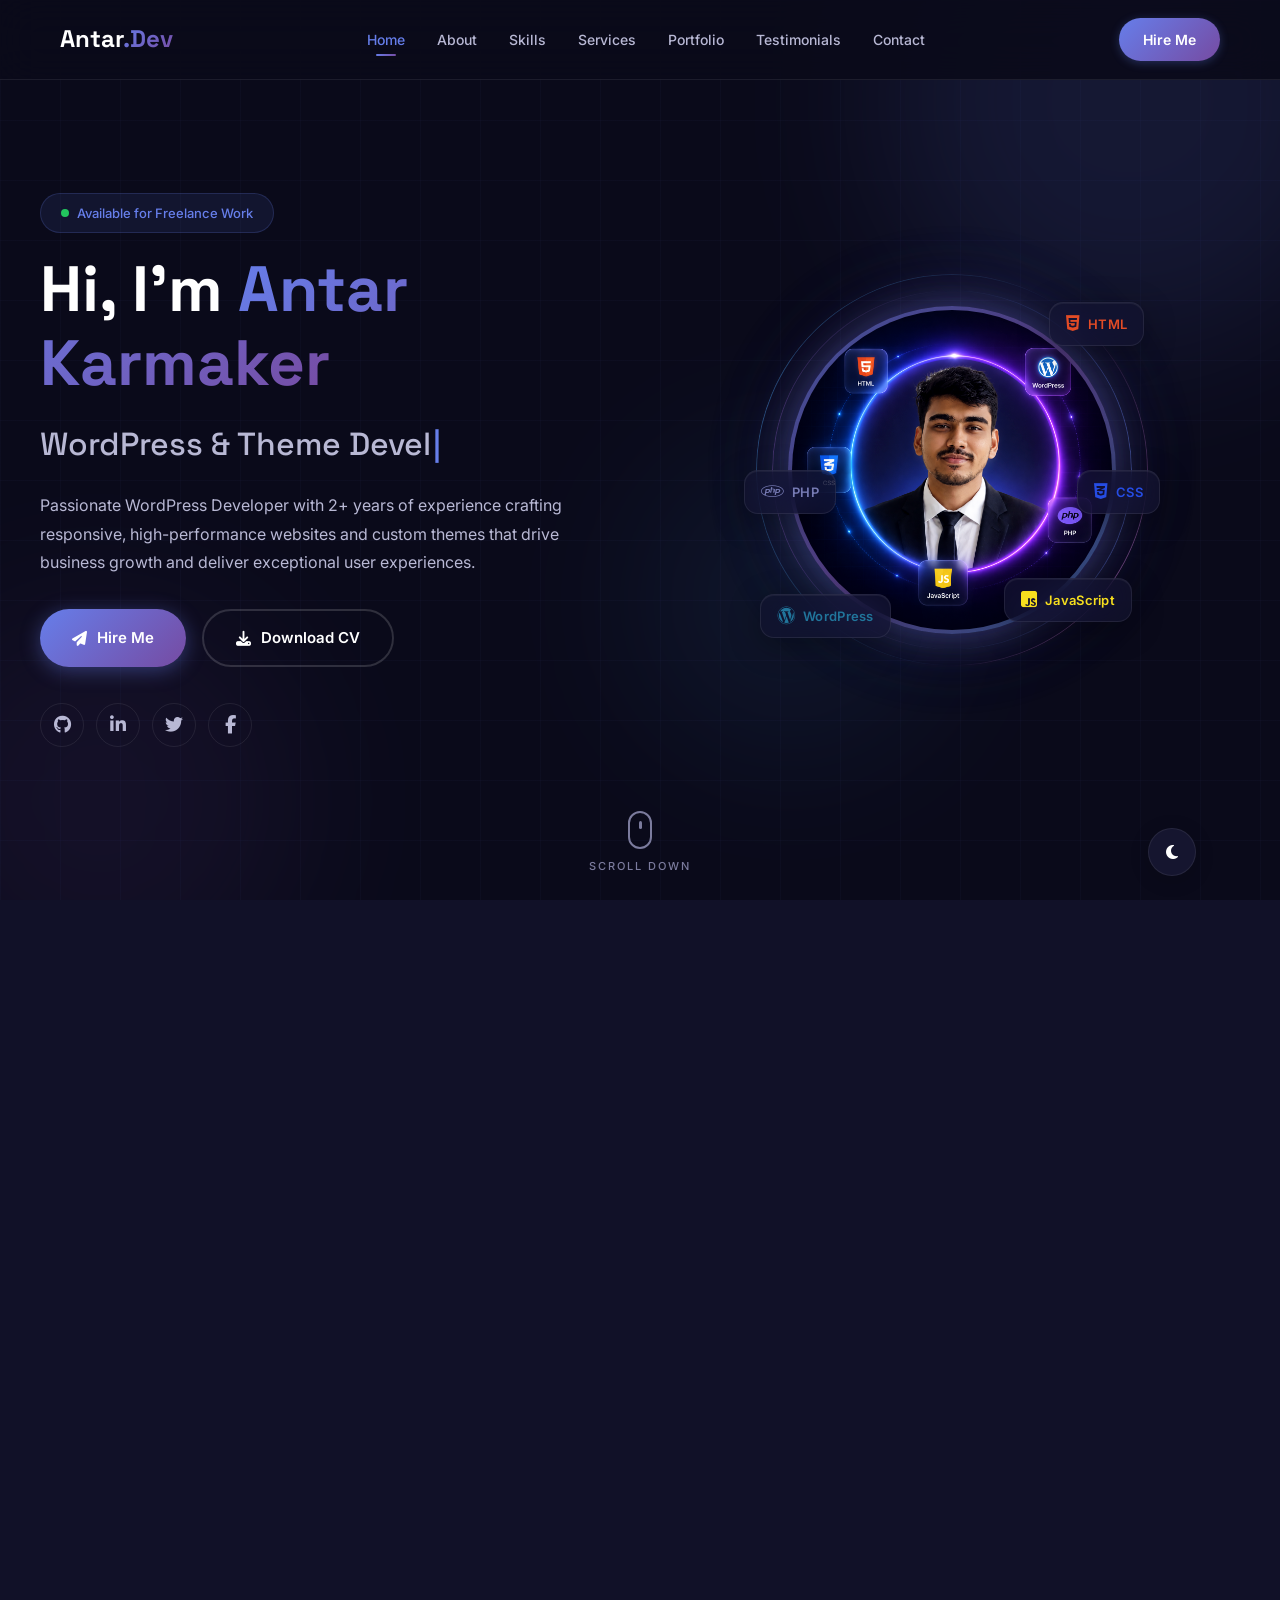
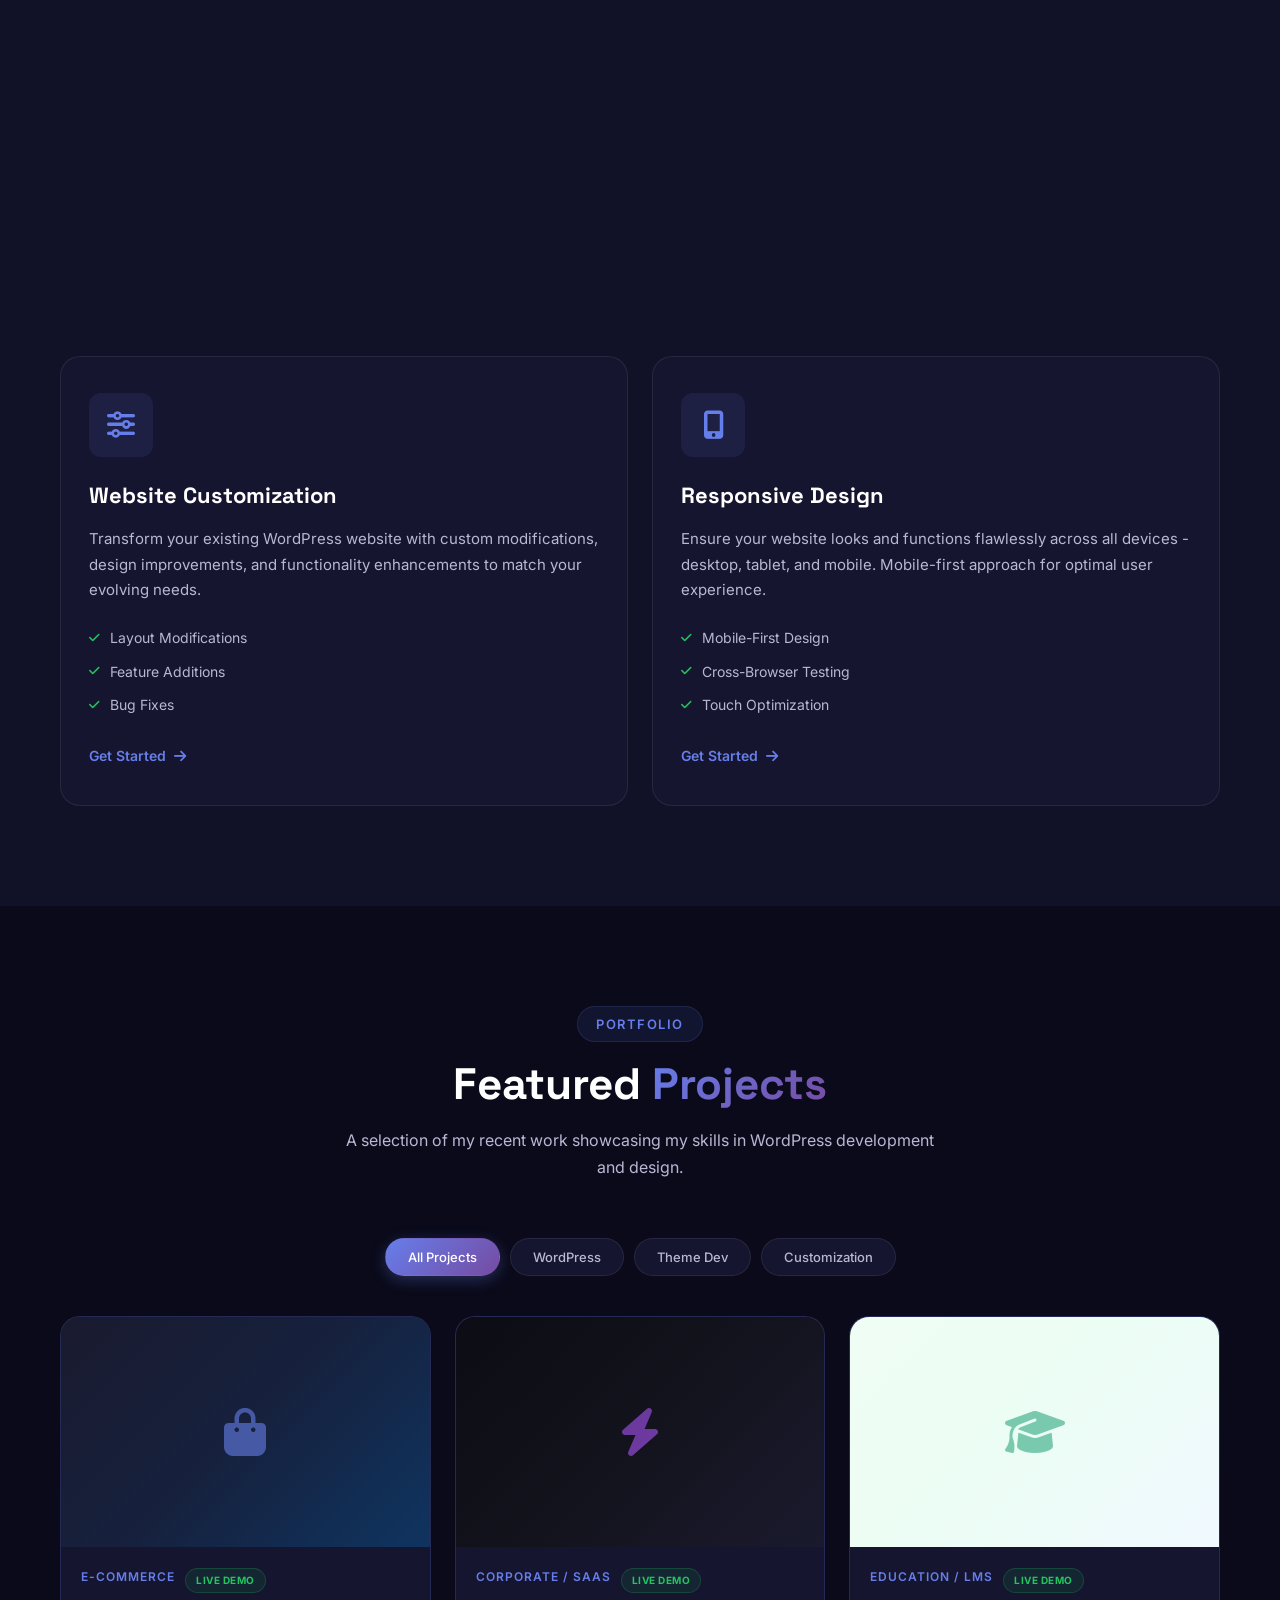
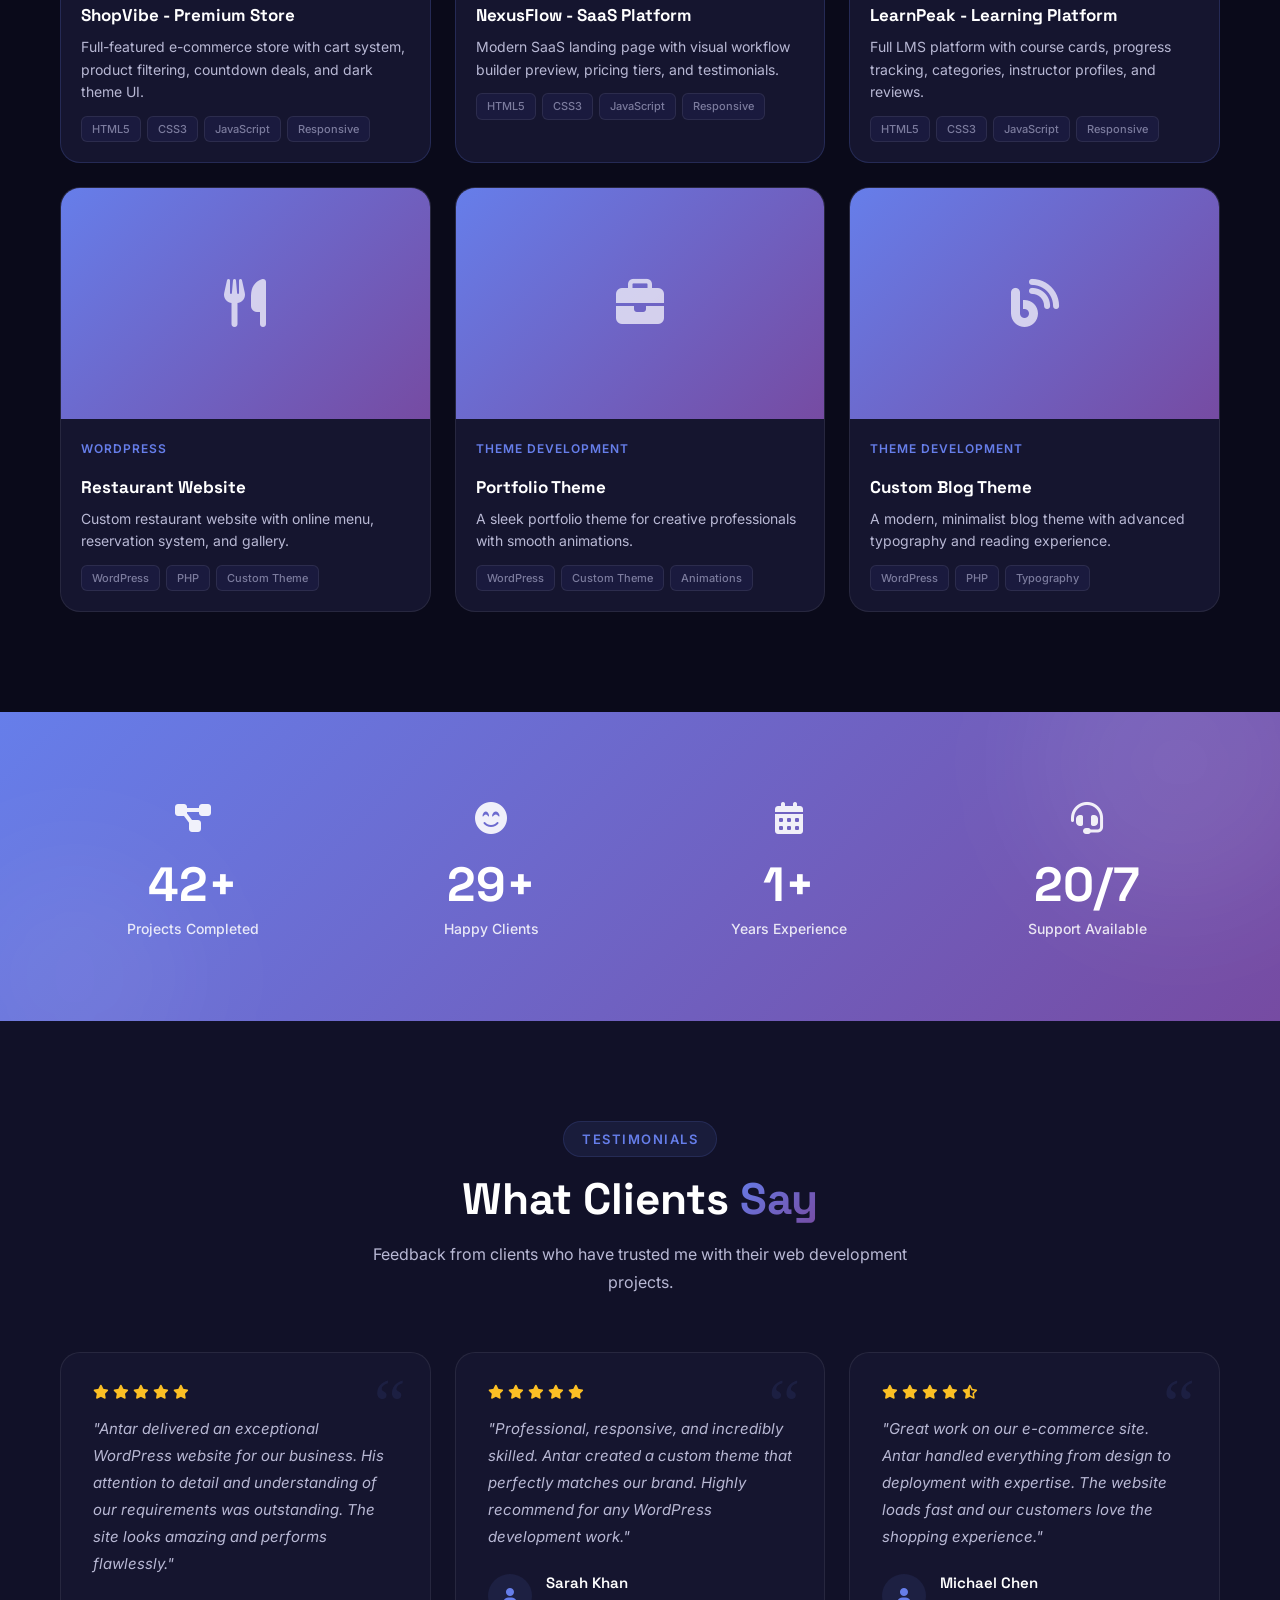
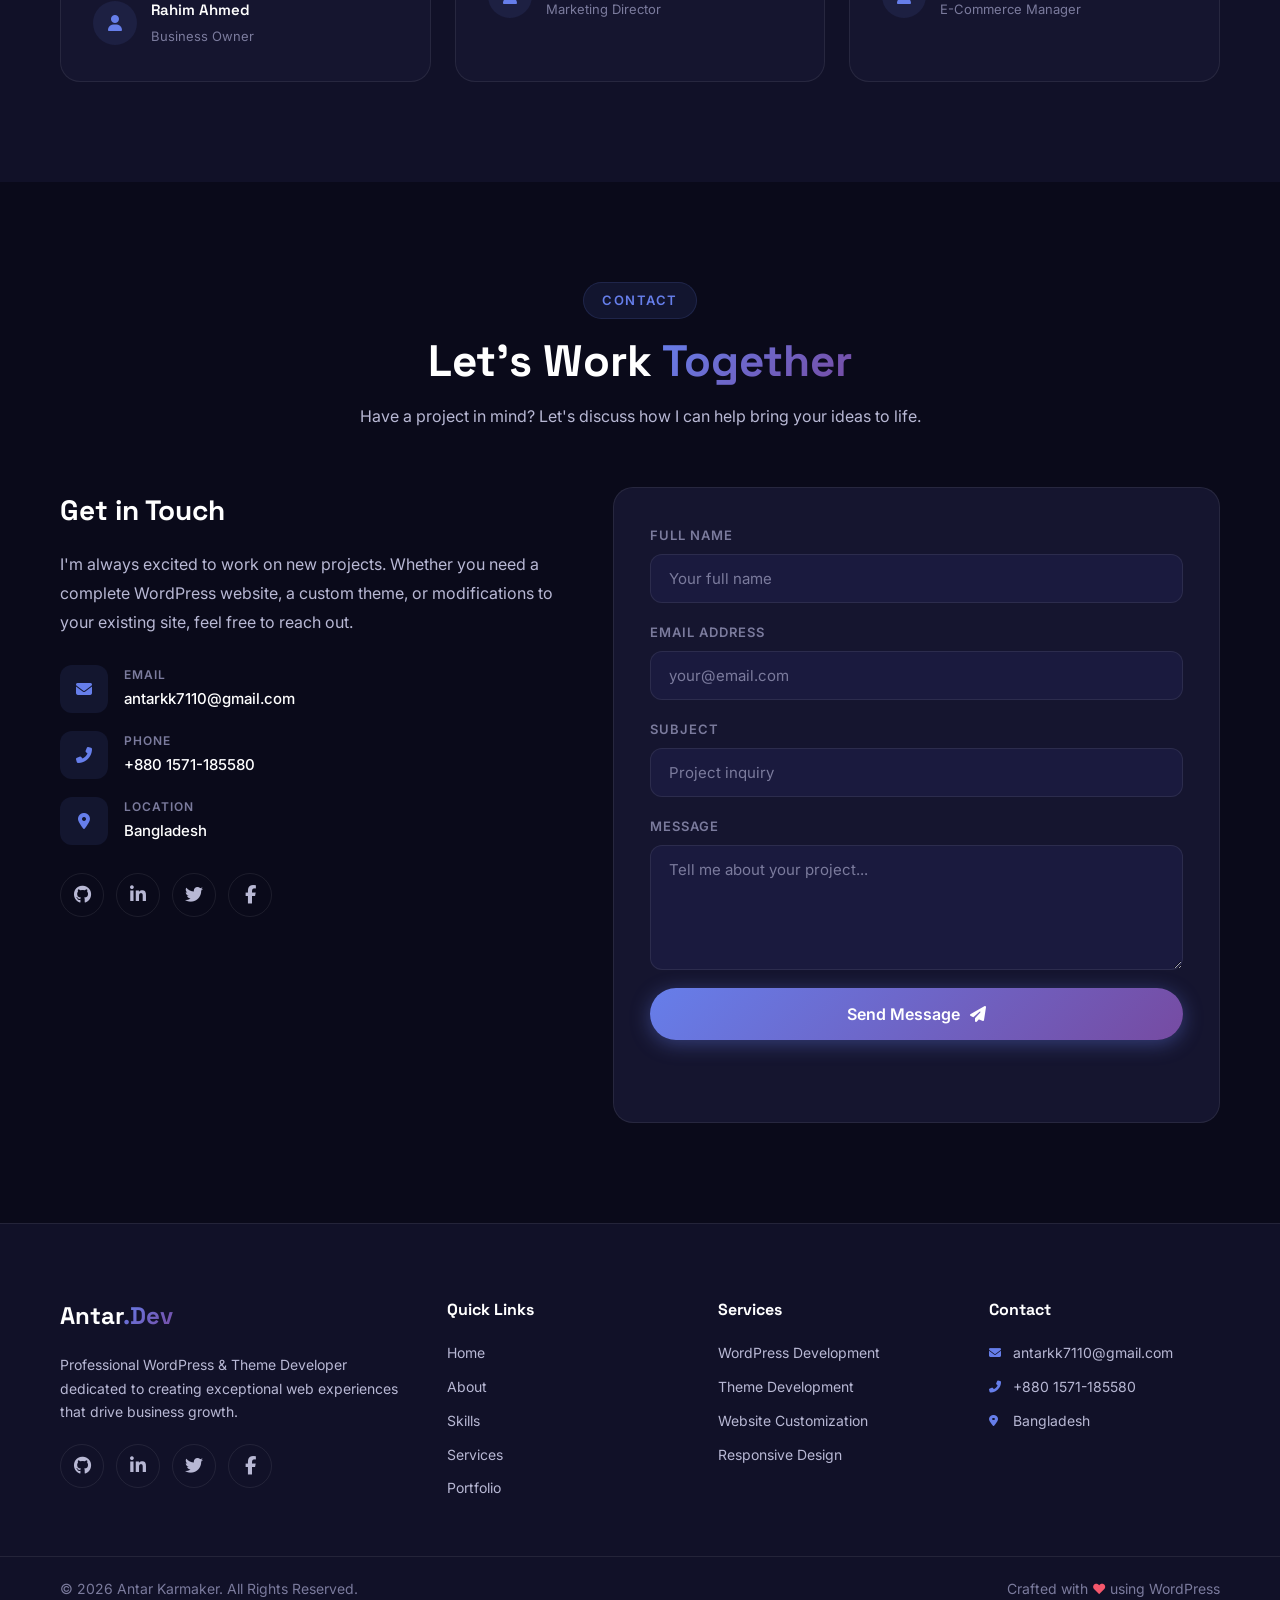
==== commit e40da1ca: "Add premium demo projects" ====
--- a/index.html
+++ b/index.html
@@ -436,16 +436,108 @@
                 <p class="section-subtitle">A selection of my recent work showcasing my skills in WordPress development and design.</p>
             </div>
             <div class="portfolio-filters reveal">
-                <button class="filter-btn active" data-filter="all">All</button>
+                <button class="filter-btn active" data-filter="all">All Projects</button>
                 <button class="filter-btn" data-filter="wordpress">WordPress</button>
                 <button class="filter-btn" data-filter="theme">Theme Dev</button>
                 <button class="filter-btn" data-filter="customization">Customization</button>
             </div>
             <div class="portfolio-grid">
+
+                <!-- Project 1: E-Commerce Store (LIVE DEMO) -->
+                <div class="portfolio-card reveal featured-project" data-category="wordpress">
+                    <div class="portfolio-image">
+                        <div class="portfolio-image-placeholder" style="background:linear-gradient(135deg,#1a1a2e,#16213e,#0f3460);">
+                            <i class="fas fa-shopping-bag" style="color:rgba(102,126,234,0.6);"></i>
+                        </div>
+                        <div class="portfolio-overlay">
+                            <div class="portfolio-actions">
+                                <a href="projects/ecommerce/index.html" class="portfolio-action" aria-label="View Live Demo" target="_blank" rel="noopener noreferrer">
+                                    <i class="fas fa-external-link-alt"></i>
+                                </a>
+                                <a href="projects/ecommerce/index.html" class="portfolio-action" aria-label="View Source Code" target="_blank" rel="noopener noreferrer">
+                                    <i class="fas fa-code"></i>
+                                </a>
+                            </div>
+                        </div>
+                    </div>
+                    <div class="portfolio-info">
+                        <div class="portfolio-meta">
+                            <span class="portfolio-category">E-Commerce</span>
+                            <span class="portfolio-badge">Live Demo</span>
+                        </div>
+                        <h3 class="portfolio-title">ShopVibe - Premium Store</h3>
+                        <p class="portfolio-description">Full-featured e-commerce store with cart system, product filtering, countdown deals, and dark theme UI.</p>
+                        <div class="portfolio-tech">
+                            <span>HTML5</span><span>CSS3</span><span>JavaScript</span><span>Responsive</span>
+                        </div>
+                    </div>
+                </div>
+
+                <!-- Project 2: Corporate Website (LIVE DEMO) -->
+                <div class="portfolio-card reveal featured-project" data-category="customization">
+                    <div class="portfolio-image">
+                        <div class="portfolio-image-placeholder" style="background:linear-gradient(135deg,#0c0c14,#13131d,#1a1a2e);">
+                            <i class="fas fa-bolt" style="color:rgba(168,85,247,0.6);"></i>
+                        </div>
+                        <div class="portfolio-overlay">
+                            <div class="portfolio-actions">
+                                <a href="projects/corporate/index.html" class="portfolio-action" aria-label="View Live Demo" target="_blank" rel="noopener noreferrer">
+                                    <i class="fas fa-external-link-alt"></i>
+                                </a>
+                                <a href="projects/corporate/index.html" class="portfolio-action" aria-label="View Source Code" target="_blank" rel="noopener noreferrer">
+                                    <i class="fas fa-code"></i>
+                                </a>
+                            </div>
+                        </div>
+                    </div>
+                    <div class="portfolio-info">
+                        <div class="portfolio-meta">
+                            <span class="portfolio-category">Corporate / SaaS</span>
+                            <span class="portfolio-badge">Live Demo</span>
+                        </div>
+                        <h3 class="portfolio-title">NexusFlow - SaaS Platform</h3>
+                        <p class="portfolio-description">Modern SaaS landing page with visual workflow builder preview, pricing tiers, and testimonials.</p>
+                        <div class="portfolio-tech">
+                            <span>HTML5</span><span>CSS3</span><span>JavaScript</span><span>Responsive</span>
+                        </div>
+                    </div>
+                </div>
+
+                <!-- Project 3: Education Portal (LIVE DEMO) -->
+                <div class="portfolio-card reveal featured-project" data-category="wordpress">
+                    <div class="portfolio-image">
+                        <div class="portfolio-image-placeholder" style="background:linear-gradient(135deg,#f0fdf4,#ecfdf5,#f0f9ff);">
+                            <i class="fas fa-graduation-cap" style="color:rgba(5,150,105,0.5);"></i>
+                        </div>
+                        <div class="portfolio-overlay">
+                            <div class="portfolio-actions">
+                                <a href="projects/education/index.html" class="portfolio-action" aria-label="View Live Demo" target="_blank" rel="noopener noreferrer">
+                                    <i class="fas fa-external-link-alt"></i>
+                                </a>
+                                <a href="projects/education/index.html" class="portfolio-action" aria-label="View Source Code" target="_blank" rel="noopener noreferrer">
+                                    <i class="fas fa-code"></i>
+                                </a>
+                            </div>
+                        </div>
+                    </div>
+                    <div class="portfolio-info">
+                        <div class="portfolio-meta">
+                            <span class="portfolio-category">Education / LMS</span>
+                            <span class="portfolio-badge">Live Demo</span>
+                        </div>
+                        <h3 class="portfolio-title">LearnPeak - Learning Platform</h3>
+                        <p class="portfolio-description">Full LMS platform with course cards, progress tracking, categories, instructor profiles, and reviews.</p>
+                        <div class="portfolio-tech">
+                            <span>HTML5</span><span>CSS3</span><span>JavaScript</span><span>Responsive</span>
+                        </div>
+                    </div>
+                </div>
+
+                <!-- Project 4: Restaurant Website -->
                 <div class="portfolio-card reveal" data-category="wordpress">
                     <div class="portfolio-image">
                         <div class="portfolio-image-placeholder">
-                            <i class="fas fa-shopping-cart"></i>
+                            <i class="fas fa-utensils"></i>
                         </div>
                         <div class="portfolio-overlay">
                             <div class="portfolio-actions">
@@ -459,11 +551,47 @@
                         </div>
                     </div>
                     <div class="portfolio-info">
-                        <span class="portfolio-category">WordPress</span>
-                        <h3 class="portfolio-title">E-Commerce Store</h3>
-                        <p class="portfolio-description">Full-featured WooCommerce store with custom product pages and seamless checkout experience.</p>
-                    </div>
-                </div>
+                        <div class="portfolio-meta">
+                            <span class="portfolio-category">WordPress</span>
+                        </div>
+                        <h3 class="portfolio-title">Restaurant Website</h3>
+                        <p class="portfolio-description">Custom restaurant website with online menu, reservation system, and gallery.</p>
+                        <div class="portfolio-tech">
+                            <span>WordPress</span><span>PHP</span><span>Custom Theme</span>
+                        </div>
+                    </div>
+                </div>
+
+                <!-- Project 5: Portfolio Theme -->
+                <div class="portfolio-card reveal" data-category="theme">
+                    <div class="portfolio-image">
+                        <div class="portfolio-image-placeholder">
+                            <i class="fas fa-briefcase"></i>
+                        </div>
+                        <div class="portfolio-overlay">
+                            <div class="portfolio-actions">
+                                <a href="#" class="portfolio-action" aria-label="Live Demo" target="_blank" rel="noopener noreferrer">
+                                    <i class="fas fa-external-link-alt"></i>
+                                </a>
+                                <a href="#" class="portfolio-action" aria-label="GitHub Repository" target="_blank" rel="noopener noreferrer">
+                                    <i class="fab fa-github"></i>
+                                </a>
+                            </div>
+                        </div>
+                    </div>
+                    <div class="portfolio-info">
+                        <div class="portfolio-meta">
+                            <span class="portfolio-category">Theme Development</span>
+                        </div>
+                        <h3 class="portfolio-title">Portfolio Theme</h3>
+                        <p class="portfolio-description">A sleek portfolio theme for creative professionals with smooth animations.</p>
+                        <div class="portfolio-tech">
+                            <span>WordPress</span><span>Custom Theme</span><span>Animations</span>
+                        </div>
+                    </div>
+                </div>
+
+                <!-- Project 6: Blog Theme -->
                 <div class="portfolio-card reveal" data-category="theme">
                     <div class="portfolio-image">
                         <div class="portfolio-image-placeholder">
@@ -481,99 +609,17 @@
                         </div>
                     </div>
                     <div class="portfolio-info">
-                        <span class="portfolio-category">Theme Development</span>
+                        <div class="portfolio-meta">
+                            <span class="portfolio-category">Theme Development</span>
+                        </div>
                         <h3 class="portfolio-title">Custom Blog Theme</h3>
                         <p class="portfolio-description">A modern, minimalist blog theme with advanced typography and reading experience.</p>
-                    </div>
-                </div>
-                <div class="portfolio-card reveal" data-category="customization">
-                    <div class="portfolio-image">
-                        <div class="portfolio-image-placeholder">
-                            <i class="fas fa-building"></i>
-                        </div>
-                        <div class="portfolio-overlay">
-                            <div class="portfolio-actions">
-                                <a href="#" class="portfolio-action" aria-label="Live Demo" target="_blank" rel="noopener noreferrer">
-                                    <i class="fas fa-external-link-alt"></i>
-                                </a>
-                                <a href="#" class="portfolio-action" aria-label="GitHub Repository" target="_blank" rel="noopener noreferrer">
-                                    <i class="fab fa-github"></i>
-                                </a>
-                            </div>
-                        </div>
-                    </div>
-                    <div class="portfolio-info">
-                        <span class="portfolio-category">Customization</span>
-                        <h3 class="portfolio-title">Corporate Website</h3>
-                        <p class="portfolio-description">Complete redesign and customization of a corporate WordPress site with modern UI.</p>
-                    </div>
-                </div>
-                <div class="portfolio-card reveal" data-category="wordpress">
-                    <div class="portfolio-image">
-                        <div class="portfolio-image-placeholder">
-                            <i class="fas fa-utensils"></i>
-                        </div>
-                        <div class="portfolio-overlay">
-                            <div class="portfolio-actions">
-                                <a href="#" class="portfolio-action" aria-label="Live Demo" target="_blank" rel="noopener noreferrer">
-                                    <i class="fas fa-external-link-alt"></i>
-                                </a>
-                                <a href="#" class="portfolio-action" aria-label="GitHub Repository" target="_blank" rel="noopener noreferrer">
-                                    <i class="fab fa-github"></i>
-                                </a>
-                            </div>
-                        </div>
-                    </div>
-                    <div class="portfolio-info">
-                        <span class="portfolio-category">WordPress</span>
-                        <h3 class="portfolio-title">Restaurant Website</h3>
-                        <p class="portfolio-description">Custom restaurant website with online menu, reservation system, and gallery.</p>
-                    </div>
-                </div>
-                <div class="portfolio-card reveal" data-category="theme">
-                    <div class="portfolio-image">
-                        <div class="portfolio-image-placeholder">
-                            <i class="fas fa-briefcase"></i>
-                        </div>
-                        <div class="portfolio-overlay">
-                            <div class="portfolio-actions">
-                                <a href="#" class="portfolio-action" aria-label="Live Demo" target="_blank" rel="noopener noreferrer">
-                                    <i class="fas fa-external-link-alt"></i>
-                                </a>
-                                <a href="#" class="portfolio-action" aria-label="GitHub Repository" target="_blank" rel="noopener noreferrer">
-                                    <i class="fab fa-github"></i>
-                                </a>
-                            </div>
-                        </div>
-                    </div>
-                    <div class="portfolio-info">
-                        <span class="portfolio-category">Theme Development</span>
-                        <h3 class="portfolio-title">Portfolio Theme</h3>
-                        <p class="portfolio-description">A sleek portfolio theme for creative professionals with smooth animations.</p>
-                    </div>
-                </div>
-                <div class="portfolio-card reveal" data-category="customization">
-                    <div class="portfolio-image">
-                        <div class="portfolio-image-placeholder">
-                            <i class="fas fa-graduation-cap"></i>
-                        </div>
-                        <div class="portfolio-overlay">
-                            <div class="portfolio-actions">
-                                <a href="#" class="portfolio-action" aria-label="Live Demo" target="_blank" rel="noopener noreferrer">
-                                    <i class="fas fa-external-link-alt"></i>
-                                </a>
-                                <a href="#" class="portfolio-action" aria-label="GitHub Repository" target="_blank" rel="noopener noreferrer">
-                                    <i class="fab fa-github"></i>
-                                </a>
-                            </div>
-                        </div>
-                    </div>
-                    <div class="portfolio-info">
-                        <span class="portfolio-category">Customization</span>
-                        <h3 class="portfolio-title">Education Portal</h3>
-                        <p class="portfolio-description">Customized LMS theme with course management and student dashboard features.</p>
-                    </div>
-                </div>
+                        <div class="portfolio-tech">
+                            <span>WordPress</span><span>PHP</span><span>Typography</span>
+                        </div>
+                    </div>
+                </div>
+
             </div>
         </div>
     </section>
--- a/style.css
+++ b/style.css
@@ -1505,6 +1505,53 @@
     line-height: 1.6;
 }
 
+.portfolio-meta {
+    display: flex;
+    align-items: center;
+    gap: 10px;
+    margin-bottom: 8px;
+}
+
+.portfolio-badge {
+    display: inline-block;
+    padding: 3px 10px;
+    background: rgba(34, 197, 94, 0.1);
+    border: 1px solid rgba(34, 197, 94, 0.2);
+    color: #22c55e;
+    font-size: 10px;
+    font-weight: 700;
+    border-radius: 20px;
+    text-transform: uppercase;
+    letter-spacing: 0.5px;
+}
+
+.portfolio-tech {
+    display: flex;
+    flex-wrap: wrap;
+    gap: 6px;
+    margin-top: 12px;
+}
+
+.portfolio-tech span {
+    display: inline-block;
+    padding: 3px 10px;
+    background: var(--bg-tertiary);
+    border: 1px solid var(--border-color);
+    border-radius: 6px;
+    font-size: 11px;
+    font-weight: 500;
+    color: var(--text-muted);
+}
+
+.portfolio-card.featured-project {
+    border-color: rgba(102, 126, 234, 0.2);
+}
+
+.portfolio-card.featured-project:hover {
+    border-color: rgba(102, 126, 234, 0.4);
+    box-shadow: 0 16px 48px rgba(102, 126, 234, 0.2);
+}
+
 /* ---------- Statistics Section ---------- */
 
 .stats {
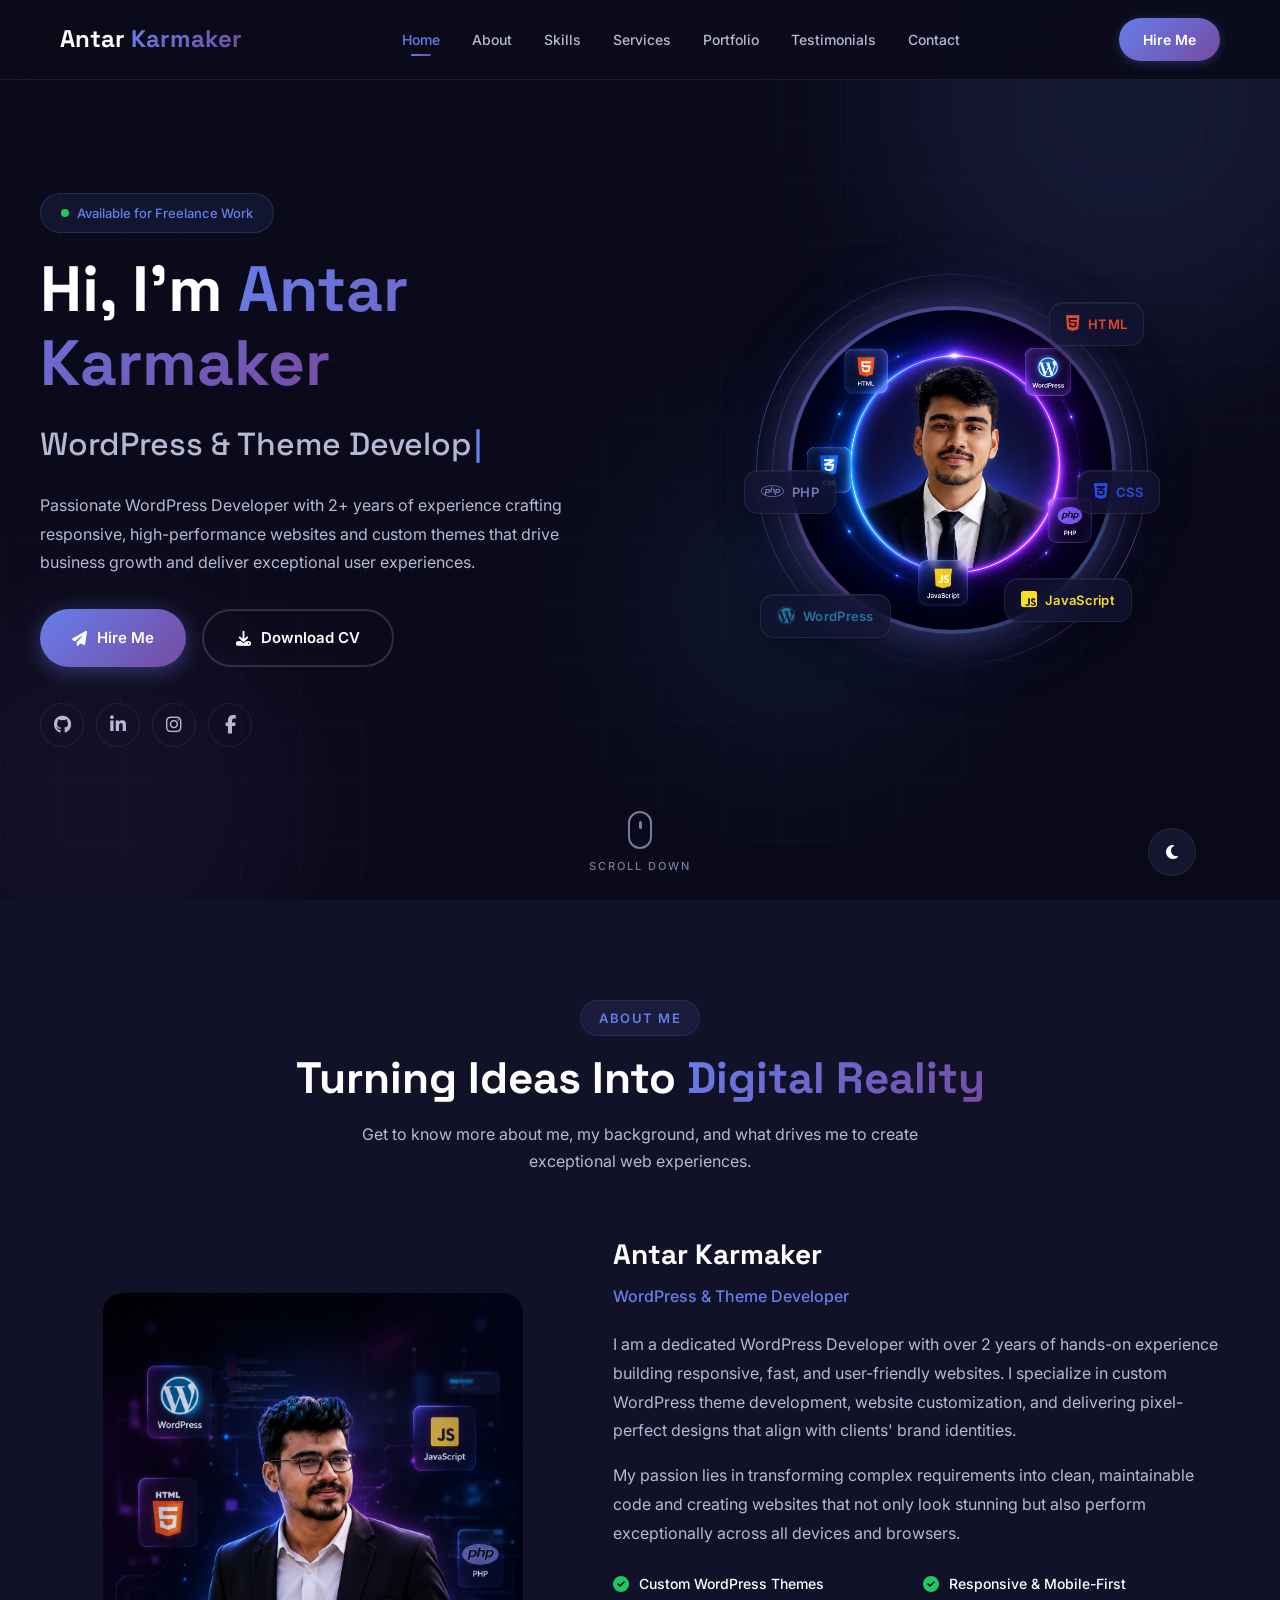
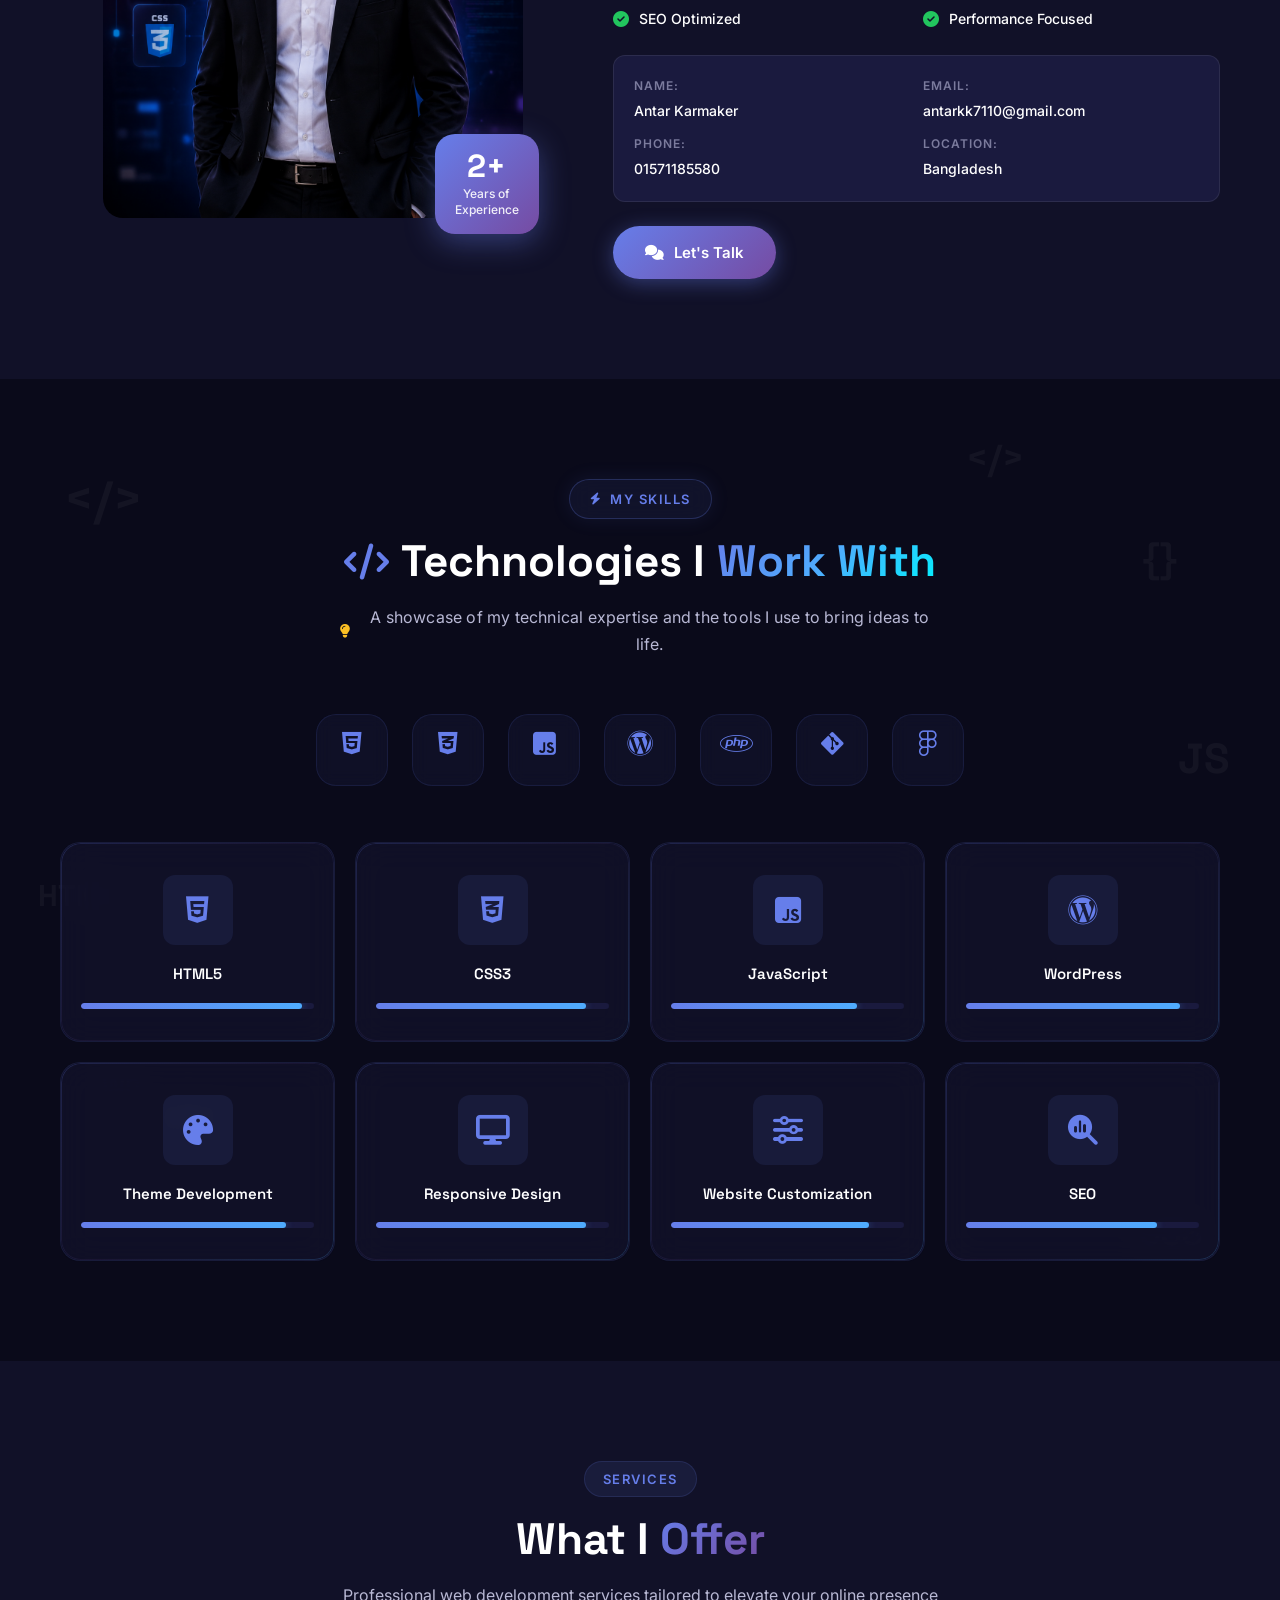
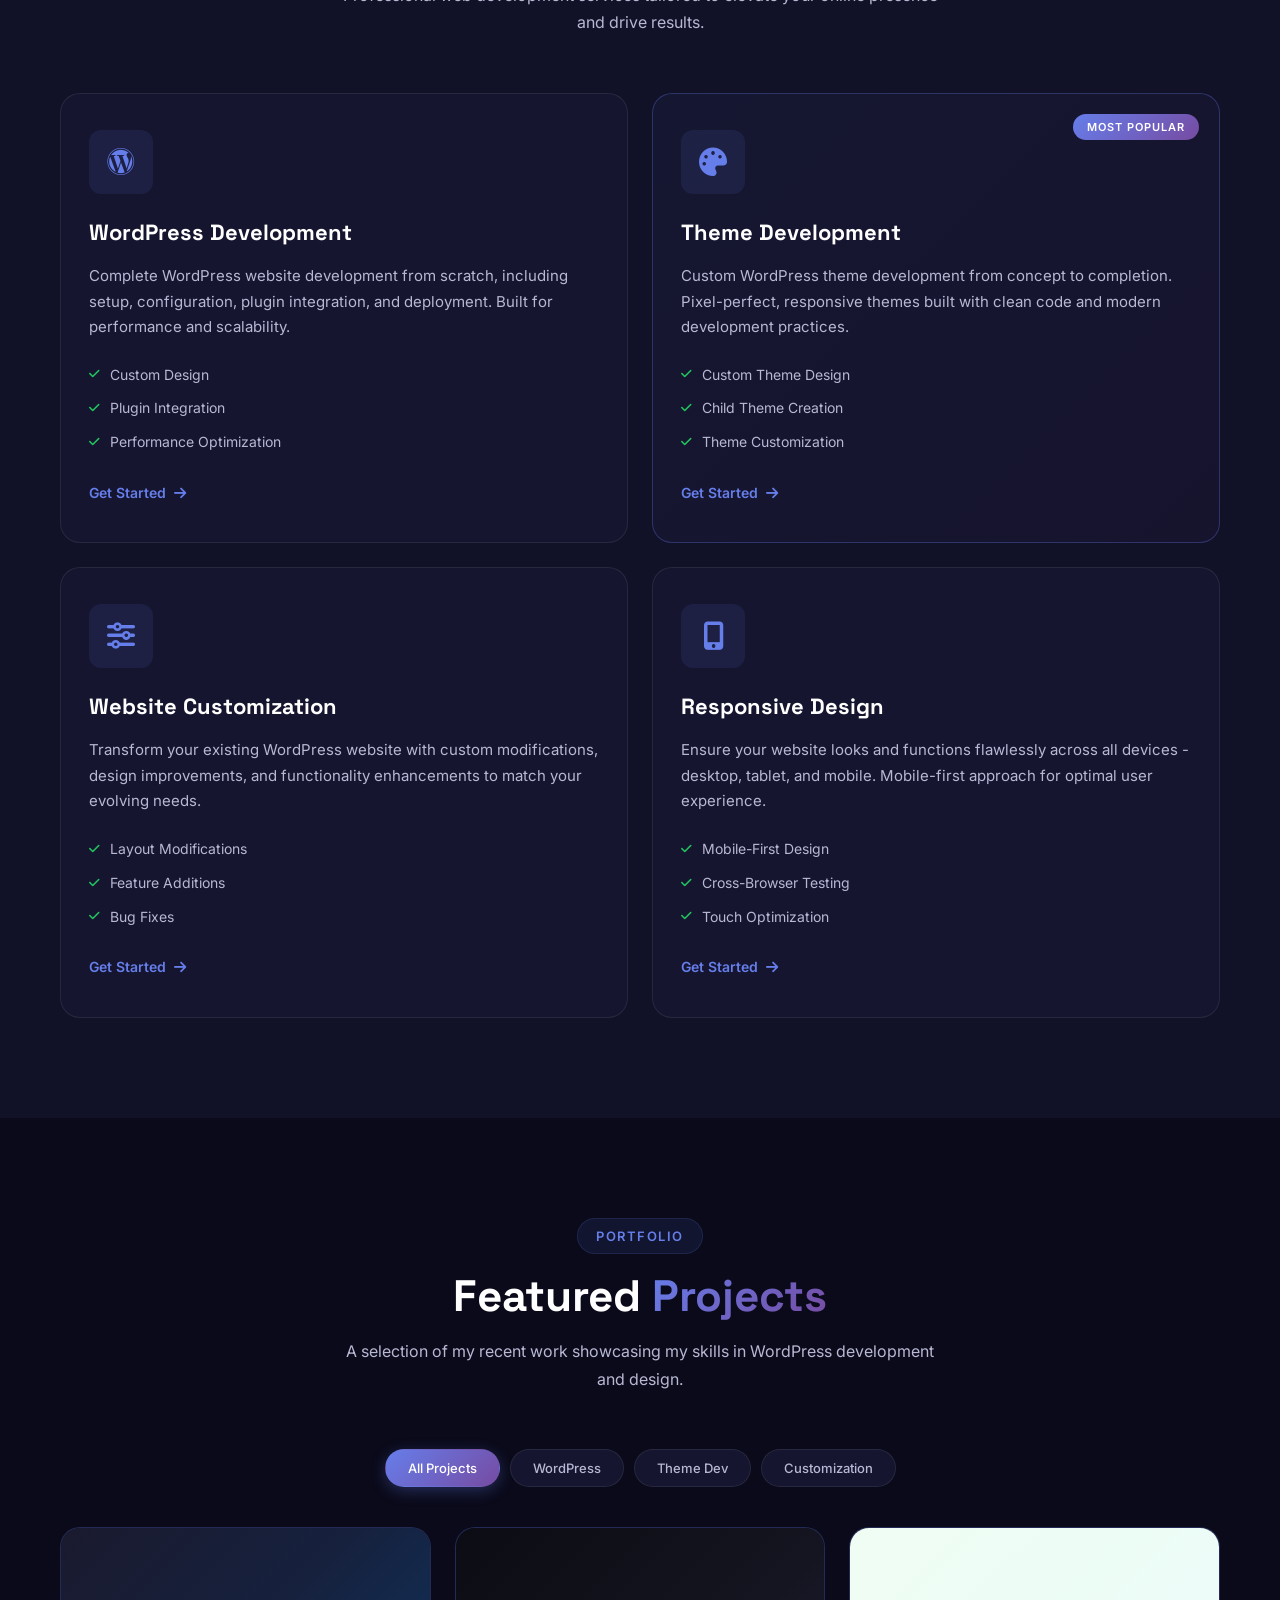
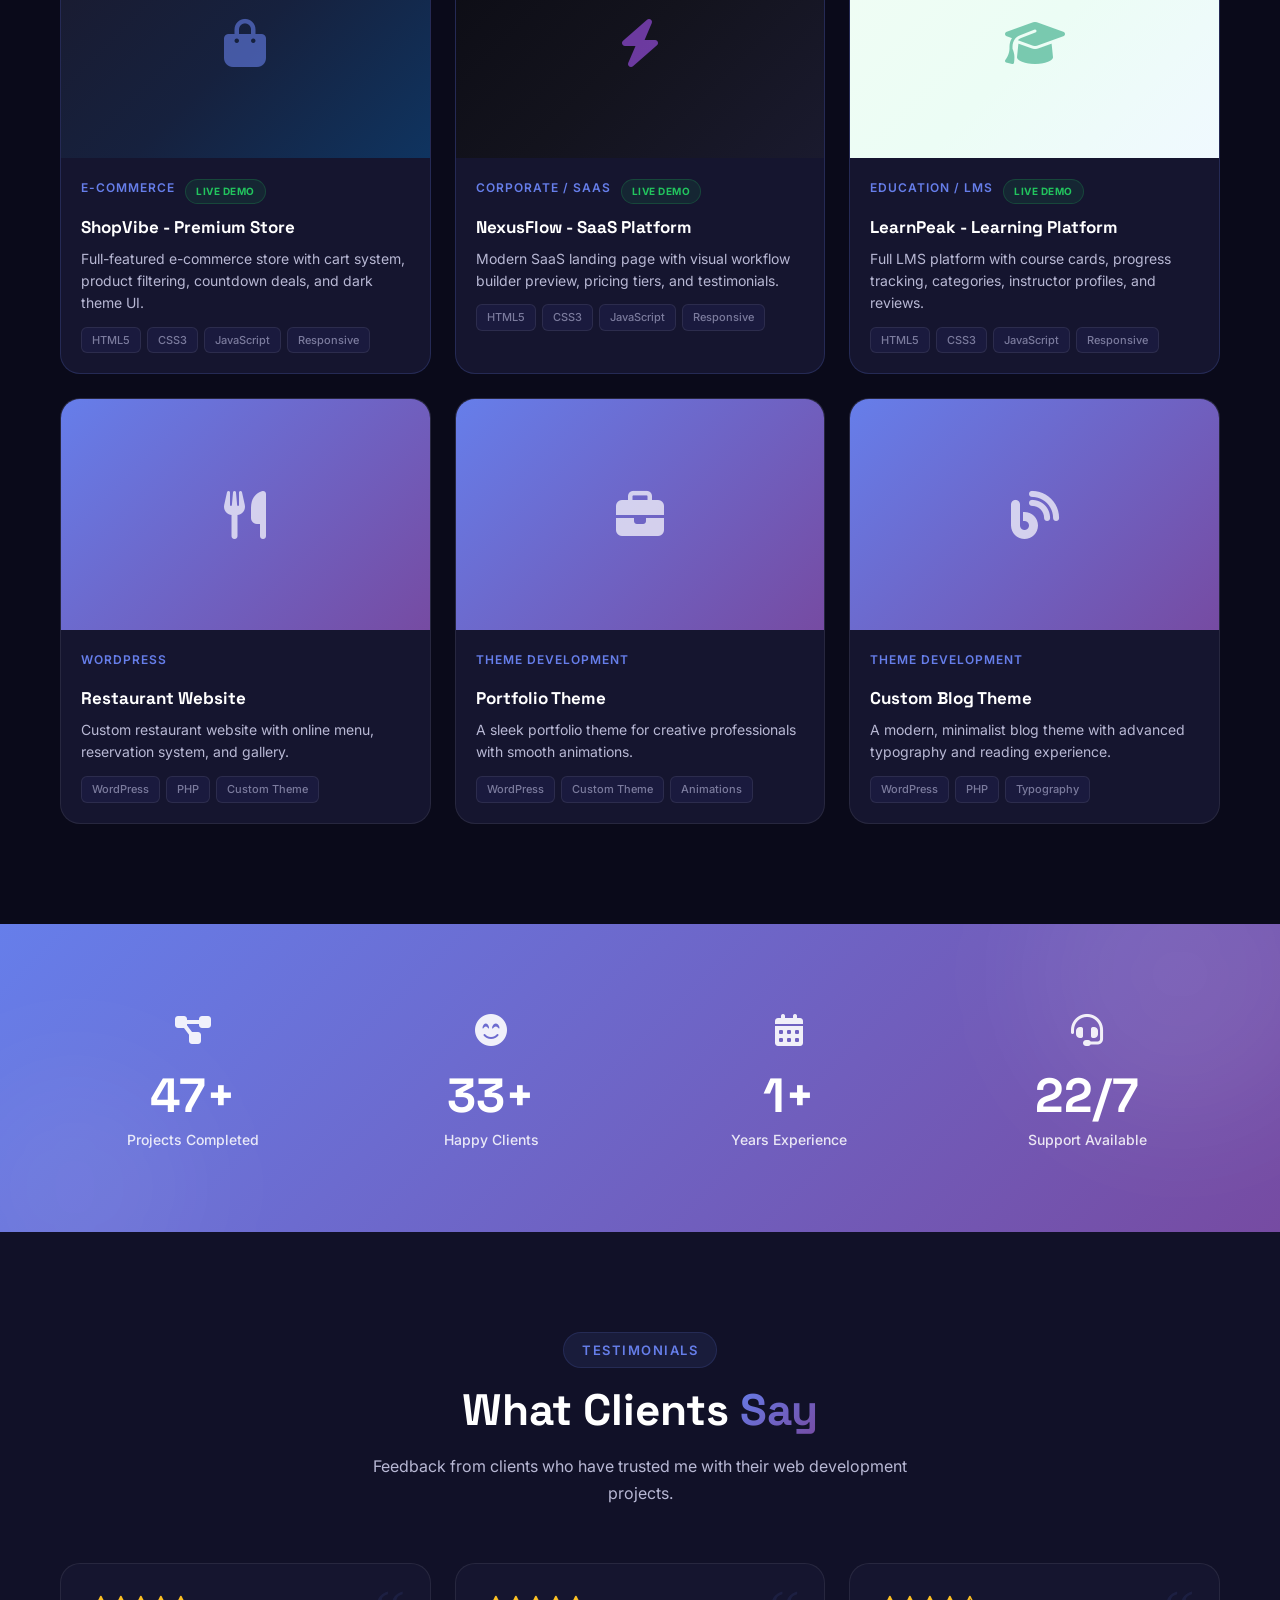
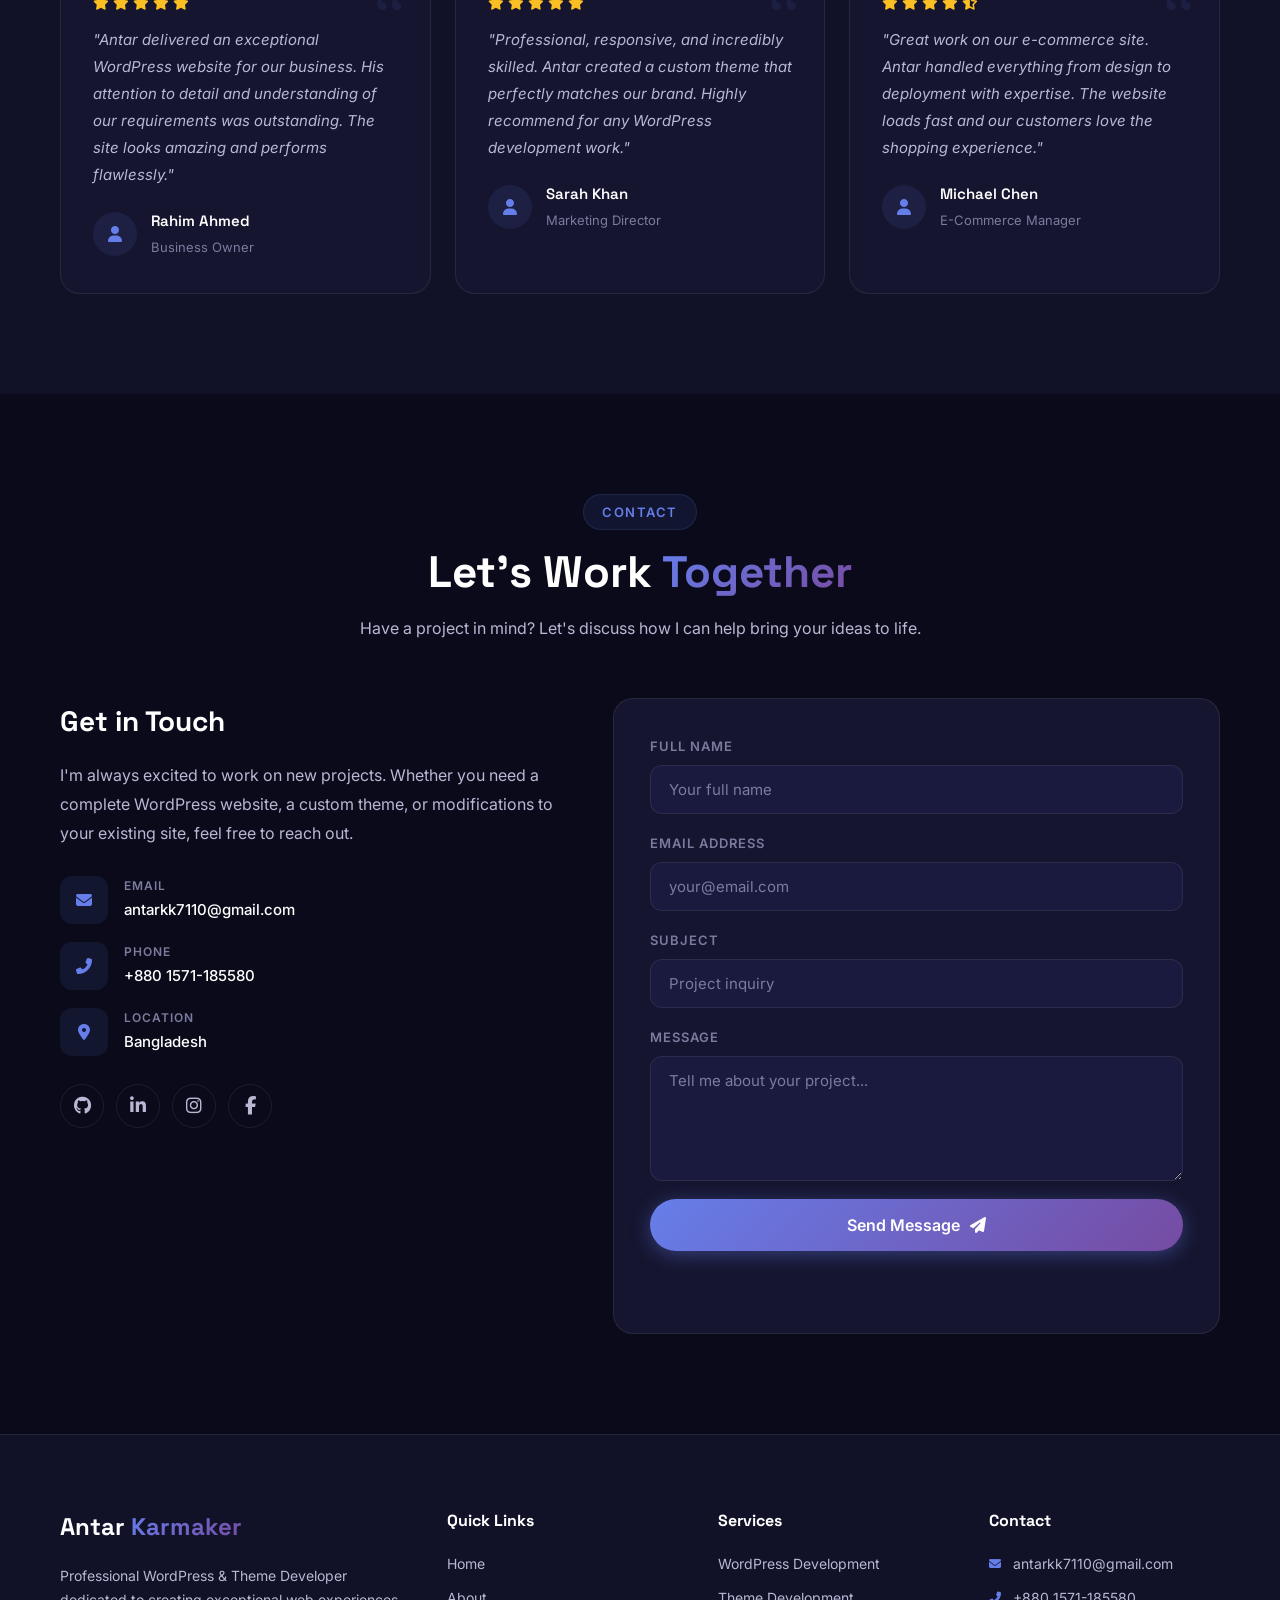
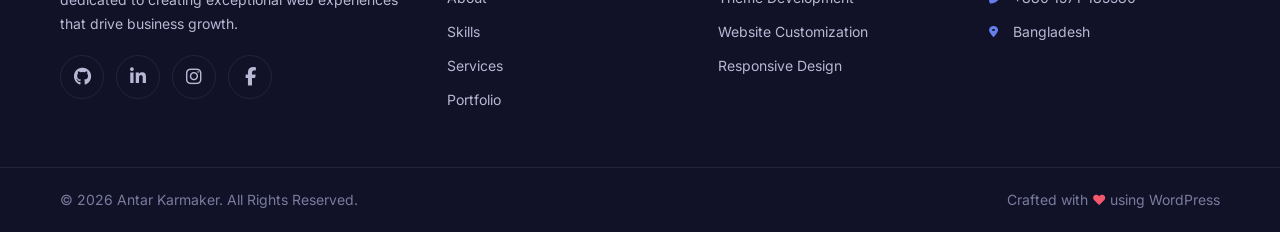
==== commit dc0b432e: "Updated portfolio branding and social links" ====
--- a/index.html
+++ b/index.html
@@ -27,7 +27,7 @@
     <div id="loader" class="loader" aria-hidden="true">
         <div class="loader-inner">
             <div class="loader-bar"></div>
-            <span class="loader-text">Antar<span>.Dev</span></span>
+            <span class="loader-text">Antar <span>Karmaker</span></span>
         </div>
     </div>
 
@@ -44,7 +44,7 @@
     <!-- Navigation -->
     <header id="navbar" class="navbar">
         <nav class="nav-container">
-            <a href="#home" class="logo">Antar<span>.Dev</span></a>
+            <a href="#home" class="logo">Antar <span>Karmaker</span></a>
             <ul class="nav-links" id="navLinks">
                 <li><a href="#home" class="nav-link active">Home</a></li>
                 <li><a href="#about" class="nav-link">About</a></li>
@@ -109,8 +109,8 @@
                     <a href="https://linkedin.com/" target="_blank" rel="noopener noreferrer" class="social-link" aria-label="LinkedIn">
                         <i class="fab fa-linkedin-in"></i>
                     </a>
-                    <a href="https://twitter.com/" target="_blank" rel="noopener noreferrer" class="social-link" aria-label="Twitter">
-                        <i class="fab fa-twitter"></i>
+                    <a href="https://instagram.com/" target="_blank" rel="noopener noreferrer" class="social-link" aria-label="Instagram">
+                        <i class="fab fa-instagram"></i>
                     </a>
                     <a href="https://facebook.com/" target="_blank" rel="noopener noreferrer" class="social-link" aria-label="Facebook">
                         <i class="fab fa-facebook-f"></i>
@@ -238,11 +238,60 @@
 
     <!-- Skills Section -->
     <section class="skills" id="skills">
+        <div class="skills-bg-decoration" aria-hidden="true">
+            <span class="skills-bg-icon skills-bg-icon--1">&lt;/&gt;</span>
+            <span class="skills-bg-icon skills-bg-icon--2">{}</span>
+            <span class="skills-bg-icon skills-bg-icon--3">&lt;&gt;</span>
+            <span class="skills-bg-icon skills-bg-icon--4">HTML</span>
+            <span class="skills-bg-icon skills-bg-icon--5">CSS</span>
+            <span class="skills-bg-icon skills-bg-icon--6">JS</span>
+            <span class="skills-bg-icon skills-bg-icon--7">WP</span>
+            <span class="skills-bg-icon skills-bg-icon--8">&lt;/&gt;</span>
+        </div>
         <div class="container">
             <div class="section-header reveal">
-                <span class="section-tag">My Skills</span>
-                <h2 class="section-title">Technologies I <span class="gradient-text">Work With</span></h2>
-                <p class="section-subtitle">A showcase of my technical expertise and the tools I use to bring ideas to life.</p>
+                <span class="skills-badge">
+                    <i class="fas fa-bolt"></i>
+                    <span>My Skills</span>
+                </span>
+                <h2 class="section-title skills-heading">
+                    <i class="fas fa-code skills-heading-icon"></i>
+                    Technologies I <span class="gradient-text">Work With</span>
+                </h2>
+                <p class="section-subtitle skills-subtitle">
+                    <i class="fas fa-lightbulb skills-subtitle-icon"></i>
+                    A showcase of my technical expertise and the tools I use to bring ideas to life.
+                </p>
+            </div>
+            <div class="tech-icon-row reveal" aria-label="Technologies I work with">
+                <div class="tech-icon-item" title="HTML5">
+                    <i class="fab fa-html5"></i>
+                    <span class="tech-icon-label">HTML5</span>
+                </div>
+                <div class="tech-icon-item" title="CSS3">
+                    <i class="fab fa-css3-alt"></i>
+                    <span class="tech-icon-label">CSS3</span>
+                </div>
+                <div class="tech-icon-item" title="JavaScript">
+                    <i class="fab fa-js-square"></i>
+                    <span class="tech-icon-label">JS</span>
+                </div>
+                <div class="tech-icon-item" title="WordPress">
+                    <i class="fab fa-wordpress"></i>
+                    <span class="tech-icon-label">WP</span>
+                </div>
+                <div class="tech-icon-item" title="PHP">
+                    <i class="fab fa-php"></i>
+                    <span class="tech-icon-label">PHP</span>
+                </div>
+                <div class="tech-icon-item" title="Git">
+                    <i class="fab fa-git-alt"></i>
+                    <span class="tech-icon-label">Git</span>
+                </div>
+                <div class="tech-icon-item" title="Figma">
+                    <i class="fab fa-figma"></i>
+                    <span class="tech-icon-label">Figma</span>
+                </div>
             </div>
             <div class="skills-grid">
                 <div class="skill-card reveal" data-skill="95">
@@ -302,7 +351,7 @@
                 </div>
                 <div class="skill-card reveal" data-skill="90">
                     <div class="skill-icon">
-                        <i class="fas fa-mobile-alt"></i>
+                        <i class="fas fa-display"></i>
                     </div>
                     <h3 class="skill-name">Responsive Design</h3>
                     <div class="skill-bar">
@@ -313,7 +362,7 @@
                 </div>
                 <div class="skill-card reveal" data-skill="85">
                     <div class="skill-icon">
-                        <i class="fas fa-sliders-h"></i>
+                        <i class="fas fa-sliders"></i>
                     </div>
                     <h3 class="skill-name">Website Customization</h3>
                     <div class="skill-bar">
@@ -324,7 +373,7 @@
                 </div>
                 <div class="skill-card reveal" data-skill="82">
                     <div class="skill-icon">
-                        <i class="fas fa-search"></i>
+                        <i class="fas fa-magnifying-glass-chart"></i>
                     </div>
                     <h3 class="skill-name">SEO</h3>
                     <div class="skill-bar">
@@ -798,8 +847,8 @@
                         <a href="https://linkedin.com/" target="_blank" rel="noopener noreferrer" class="social-link" aria-label="LinkedIn">
                             <i class="fab fa-linkedin-in"></i>
                         </a>
-                        <a href="https://twitter.com/" target="_blank" rel="noopener noreferrer" class="social-link" aria-label="Twitter">
-                            <i class="fab fa-twitter"></i>
+                        <a href="https://instagram.com/" target="_blank" rel="noopener noreferrer" class="social-link" aria-label="Instagram">
+                            <i class="fab fa-instagram"></i>
                         </a>
                         <a href="https://facebook.com/" target="_blank" rel="noopener noreferrer" class="social-link" aria-label="Facebook">
                             <i class="fab fa-facebook-f"></i>
@@ -842,7 +891,7 @@
             <div class="container">
                 <div class="footer-grid">
                     <div class="footer-brand">
-                        <a href="#home" class="footer-logo">Antar<span>.Dev</span></a>
+                        <a href="#home" class="footer-logo">Antar <span>Karmaker</span></a>
                         <p class="footer-description">
                             Professional WordPress & Theme Developer dedicated to creating 
                             exceptional web experiences that drive business growth.
@@ -854,8 +903,8 @@
                             <a href="https://linkedin.com/" target="_blank" rel="noopener noreferrer" class="social-link" aria-label="LinkedIn">
                                 <i class="fab fa-linkedin-in"></i>
                             </a>
-                            <a href="https://twitter.com/" target="_blank" rel="noopener noreferrer" class="social-link" aria-label="Twitter">
-                                <i class="fab fa-twitter"></i>
+                            <a href="https://instagram.com/" target="_blank" rel="noopener noreferrer" class="social-link" aria-label="Instagram">
+                                <i class="fab fa-instagram"></i>
                             </a>
                             <a href="https://facebook.com/" target="_blank" rel="noopener noreferrer" class="social-link" aria-label="Facebook">
                                 <i class="fab fa-facebook-f"></i>
--- a/style.css
+++ b/style.css
@@ -1122,26 +1122,286 @@
 .skills {
     padding: var(--section-padding);
     background: var(--bg-primary);
-}
+    position: relative;
+    overflow: hidden;
+}
+
+.skills-bg-decoration {
+    position: absolute;
+    inset: 0;
+    pointer-events: none;
+    overflow: hidden;
+    z-index: 0;
+}
+
+.skills-bg-icon {
+    position: absolute;
+    font-family: var(--font-heading);
+    font-weight: 700;
+    color: var(--text-primary);
+    opacity: 0.04;
+    user-select: none;
+}
+
+.skills-bg-icon--1 {
+    font-size: clamp(28px, 4vw, 48px);
+    top: 8%;
+    left: 5%;
+    animation: skillsFloat1 8s ease-in-out infinite;
+}
+
+.skills-bg-icon--2 {
+    font-size: clamp(22px, 3vw, 38px);
+    top: 15%;
+    right: 8%;
+    animation: skillsFloat2 10s ease-in-out infinite;
+}
+
+.skills-bg-icon--3 {
+    font-size: clamp(32px, 5vw, 56px);
+    bottom: 20%;
+    left: 12%;
+    animation: skillsFloat3 9s ease-in-out infinite;
+}
+
+.skills-bg-icon--4 {
+    font-size: clamp(18px, 2.5vw, 30px);
+    top: 50%;
+    left: 3%;
+    animation: skillsFloat2 7s ease-in-out infinite;
+}
+
+.skills-bg-icon--5 {
+    font-size: clamp(20px, 3vw, 34px);
+    bottom: 10%;
+    right: 6%;
+    animation: skillsFloat1 11s ease-in-out infinite;
+}
+
+.skills-bg-icon--6 {
+    font-size: clamp(24px, 3.5vw, 42px);
+    top: 35%;
+    right: 4%;
+    animation: skillsFloat3 8s ease-in-out infinite;
+}
+
+.skills-bg-icon--7 {
+    font-size: clamp(16px, 2vw, 26px);
+    top: 70%;
+    left: 8%;
+    animation: skillsFloat2 9s ease-in-out infinite;
+}
+
+.skills-bg-icon--8 {
+    font-size: clamp(20px, 3vw, 36px);
+    top: 5%;
+    right: 20%;
+    animation: skillsFloat1 10s ease-in-out infinite;
+}
+
+@keyframes skillsFloat1 {
+    0%, 100% { transform: translate(0, 0) rotate(0deg); }
+    25% { transform: translate(8px, -12px) rotate(2deg); }
+    50% { transform: translate(-4px, -8px) rotate(-1deg); }
+    75% { transform: translate(6px, 4px) rotate(1deg); }
+}
+
+@keyframes skillsFloat2 {
+    0%, 100% { transform: translate(0, 0) rotate(0deg); }
+    33% { transform: translate(-10px, 8px) rotate(-2deg); }
+    66% { transform: translate(6px, -6px) rotate(2deg); }
+}
+
+@keyframes skillsFloat3 {
+    0%, 100% { transform: translate(0, 0); }
+    50% { transform: translate(10px, -10px); }
+}
+
+/* Skills Badge - Glassmorphism */
+
+.skills-badge {
+    display: inline-flex;
+    align-items: center;
+    gap: 8px;
+    padding: 8px 20px;
+    background: rgba(102, 126, 234, 0.08);
+    backdrop-filter: blur(12px);
+    -webkit-backdrop-filter: blur(12px);
+    border: 1px solid rgba(102, 126, 234, 0.25);
+    border-radius: 50px;
+    font-size: 13px;
+    font-weight: 600;
+    color: #667eea;
+    text-transform: uppercase;
+    letter-spacing: 1.5px;
+    margin-bottom: 16px;
+    position: relative;
+    z-index: 1;
+    box-shadow: 0 0 20px rgba(102, 126, 234, 0.1);
+    transition: all var(--transition-base);
+}
+
+.skills-badge i {
+    font-size: 12px;
+    animation: badgePulse 2s ease-in-out infinite;
+}
+
+.skills-badge:hover {
+    box-shadow: 0 0 30px rgba(102, 126, 234, 0.25);
+    background: rgba(102, 126, 234, 0.12);
+}
+
+@keyframes badgePulse {
+    0%, 100% { opacity: 1; transform: scale(1); }
+    50% { opacity: 0.7; transform: scale(1.2); }
+}
+
+/* Skills Heading */
+
+.skills-heading {
+    display: flex;
+    align-items: center;
+    justify-content: center;
+    gap: 12px;
+}
+
+.skills-heading-icon {
+    font-size: clamp(22px, 3.5vw, 36px);
+    color: #667eea;
+}
+
+.skills-heading .gradient-text {
+    background: linear-gradient(135deg, #667eea 0%, #4facfe 50%, #00f2fe 100%);
+    -webkit-background-clip: text;
+    -webkit-text-fill-color: transparent;
+    background-clip: text;
+}
+
+/* Skills Subtitle */
+
+.skills-subtitle {
+    display: flex;
+    align-items: center;
+    justify-content: center;
+    gap: 8px;
+    color: var(--text-secondary);
+    font-weight: 400;
+    letter-spacing: 0.2px;
+}
+
+.skills-subtitle-icon {
+    font-size: 14px;
+    color: #fbbf24;
+    flex-shrink: 0;
+}
+
+/* Tech Icon Row */
+
+.tech-icon-row {
+    display: flex;
+    align-items: center;
+    justify-content: center;
+    gap: clamp(12px, 2vw, 24px);
+    margin-bottom: 56px;
+    flex-wrap: wrap;
+    position: relative;
+    z-index: 1;
+}
+
+.tech-icon-item {
+    display: flex;
+    flex-direction: column;
+    align-items: center;
+    gap: 8px;
+    padding: clamp(10px, 1.5vw, 16px);
+    background: rgba(102, 126, 234, 0.06);
+    backdrop-filter: blur(8px);
+    -webkit-backdrop-filter: blur(8px);
+    border: 1px solid rgba(102, 126, 234, 0.12);
+    border-radius: var(--radius-lg);
+    width: clamp(56px, 7vw, 72px);
+    height: clamp(56px, 7vw, 72px);
+    cursor: default;
+    transition: all var(--transition-base);
+    position: relative;
+}
+
+.tech-icon-item i {
+    font-size: clamp(18px, 2.5vw, 26px);
+    color: #667eea;
+    transition: all var(--transition-base);
+}
+
+.tech-icon-label {
+    font-size: 9px;
+    font-weight: 600;
+    color: var(--text-muted);
+    text-transform: uppercase;
+    letter-spacing: 0.5px;
+    opacity: 0;
+    position: absolute;
+    bottom: -2px;
+    transition: all var(--transition-base);
+}
+
+.tech-icon-item:hover {
+    transform: scale(1.1) rotate(5deg);
+    border-color: rgba(102, 126, 234, 0.3);
+    box-shadow: 0 0 20px rgba(102, 126, 234, 0.2), 0 0 40px rgba(102, 126, 234, 0.1);
+    background: rgba(102, 126, 234, 0.1);
+}
+
+.tech-icon-item:hover i {
+    color: #8b9cf7;
+}
+
+/* Skills Grid */
 
 .skills-grid {
     display: grid;
     grid-template-columns: repeat(4, 1fr);
     gap: 20px;
-}
+    position: relative;
+    z-index: 1;
+}
+
+/* Skill Card - Glassmorphism */
 
 .skill-card {
-    background: var(--bg-card);
-    border: 1px solid var(--border-color);
+    background: rgba(21, 21, 47, 0.6);
+    backdrop-filter: blur(16px);
+    -webkit-backdrop-filter: blur(16px);
+    border: 1px solid rgba(102, 126, 234, 0.1);
     border-radius: var(--radius-lg);
-    padding: 28px 20px;
+    padding: 32px 20px;
     text-align: center;
     transition: all var(--transition-base);
     position: relative;
     overflow: hidden;
 }
 
+[data-theme="light"] .skill-card {
+    background: rgba(255, 255, 255, 0.7);
+    backdrop-filter: blur(16px);
+    -webkit-backdrop-filter: blur(16px);
+}
+
 .skill-card::before {
+    content: '';
+    position: absolute;
+    inset: 0;
+    border-radius: var(--radius-lg);
+    padding: 1px;
+    background: linear-gradient(135deg, rgba(102, 126, 234, 0.2), rgba(118, 75, 162, 0.1), rgba(79, 172, 254, 0.2));
+    -webkit-mask: linear-gradient(#fff 0 0) content-box, linear-gradient(#fff 0 0);
+    mask: linear-gradient(#fff 0 0) content-box, linear-gradient(#fff 0 0);
+    -webkit-mask-composite: xor;
+    mask-composite: exclude;
+    pointer-events: none;
+    transition: all var(--transition-base);
+}
+
+.skill-card::after {
     content: '';
     position: absolute;
     top: 0;
@@ -1150,45 +1410,74 @@
     height: 3px;
     background: var(--gradient-primary);
     transform: scaleX(0);
-    transition: transform var(--transition-base);
+    transform-origin: left;
+    transition: transform 0.5s cubic-bezier(0.4, 0, 0.2, 1);
 }
 
 .skill-card:hover {
-    transform: translateY(-6px);
+    transform: translateY(-8px) scale(1.02);
     border-color: rgba(102, 126, 234, 0.3);
-    box-shadow: 0 12px 40px rgba(102, 126, 234, 0.15);
+    box-shadow: 0 20px 60px rgba(102, 126, 234, 0.15), 0 0 40px rgba(102, 126, 234, 0.08);
 }
 
 .skill-card:hover::before {
+    background: linear-gradient(135deg, rgba(102, 126, 234, 0.5), rgba(118, 75, 162, 0.3), rgba(79, 172, 254, 0.5));
+}
+
+.skill-card:hover::after {
     transform: scaleX(1);
 }
 
+/* Skill Icon */
+
 .skill-icon {
-    width: 56px;
-    height: 56px;
-    margin: 0 auto 14px;
+    width: 70px;
+    height: 70px;
+    margin: 0 auto 16px;
     display: flex;
     align-items: center;
     justify-content: center;
     border-radius: var(--radius-md);
     background: rgba(102, 126, 234, 0.1);
-    font-size: 26px;
+    font-size: 30px;
     color: #667eea;
     transition: all var(--transition-base);
+    position: relative;
+}
+
+.skill-icon::after {
+    content: '';
+    position: absolute;
+    inset: -2px;
+    border-radius: calc(var(--radius-md) + 2px);
+    background: var(--gradient-primary);
+    opacity: 0;
+    z-index: -1;
+    transition: opacity var(--transition-base);
 }
 
 .skill-card:hover .skill-icon {
     background: var(--gradient-primary);
     color: #ffffff;
     transform: scale(1.1);
-}
+    box-shadow: 0 0 24px rgba(102, 126, 234, 0.3);
+}
+
+.skill-card:hover .skill-icon::after {
+    opacity: 0.2;
+}
+
+/* Skill Name */
 
 .skill-name {
     font-family: var(--font-heading);
     font-size: 15px;
     font-weight: 600;
-    margin-bottom: 14px;
-}
+    margin-bottom: 16px;
+    color: var(--text-primary);
+}
+
+/* Skill Progress Bar */
 
 .skill-bar {
     width: 100%;
@@ -1200,11 +1489,23 @@
 
 .skill-progress {
     height: 100%;
-    background: var(--gradient-primary);
+    background: linear-gradient(90deg, #667eea, #4facfe, #00f2fe);
+    background-size: 200% 100%;
     border-radius: 10px;
     width: 0;
     transition: width 1.5s cubic-bezier(0.4, 0, 0.2, 1);
     position: relative;
+    box-shadow: 0 0 8px rgba(79, 172, 254, 0.4);
+}
+
+.skill-progress.animated {
+    animation: progressGradient 3s ease-in-out infinite;
+}
+
+@keyframes progressGradient {
+    0% { background-position: 0% 50%; }
+    50% { background-position: 100% 50%; }
+    100% { background-position: 0% 50%; }
 }
 
 .skill-percent {
@@ -1212,14 +1513,38 @@
     right: 0;
     top: -28px;
     font-size: 12px;
-    font-weight: 600;
-    color: #667eea;
+    font-weight: 700;
+    background: linear-gradient(135deg, #667eea, #00f2fe);
+    -webkit-background-clip: text;
+    -webkit-text-fill-color: transparent;
+    background-clip: text;
     opacity: 0;
     transition: opacity 0.5s ease 1s;
 }
 
 .skill-progress.animated .skill-percent {
     opacity: 1;
+}
+
+/* Skills Light Theme Overrides */
+
+[data-theme="light"] .skills-badge {
+    background: rgba(102, 126, 234, 0.06);
+    box-shadow: 0 0 16px rgba(102, 126, 234, 0.08);
+}
+
+[data-theme="light"] .tech-icon-item {
+    background: rgba(102, 126, 234, 0.04);
+    border-color: rgba(102, 126, 234, 0.1);
+}
+
+[data-theme="light"] .tech-icon-item:hover {
+    background: rgba(102, 126, 234, 0.08);
+    box-shadow: 0 0 16px rgba(102, 126, 234, 0.12);
+}
+
+[data-theme="light"] .skill-icon {
+    background: rgba(102, 126, 234, 0.08);
 }
 
 /* ---------- Services Section ---------- */
@@ -2028,6 +2353,11 @@
 
     .skills-grid {
         grid-template-columns: repeat(3, 1fr);
+    }
+
+    .tech-icon-row {
+        gap: 14px;
+        margin-bottom: 44px;
     }
 
     .services-grid {
@@ -2173,13 +2503,26 @@
     }
 
     .skill-icon {
-        width: 48px;
-        height: 48px;
-        font-size: 22px;
+        width: 56px;
+        height: 56px;
+        font-size: 24px;
     }
 
     .skill-name {
         font-size: 13px;
+    }
+
+    .tech-icon-row {
+        gap: 10px;
+        margin-bottom: 36px;
+    }
+
+    .skills-heading {
+        flex-wrap: wrap;
+    }
+
+    .skills-subtitle {
+        flex-wrap: wrap;
     }
 
     .portfolio-grid {
@@ -2321,6 +2664,22 @@
 
     .skill-percent {
         font-size: 10px;
+    }
+
+    .skill-icon {
+        width: 48px;
+        height: 48px;
+        font-size: 20px;
+    }
+
+    .tech-icon-row {
+        gap: 8px;
+        margin-bottom: 28px;
+    }
+
+    .tech-icon-item {
+        width: 48px;
+        height: 48px;
     }
 
     .portfolio-filters {
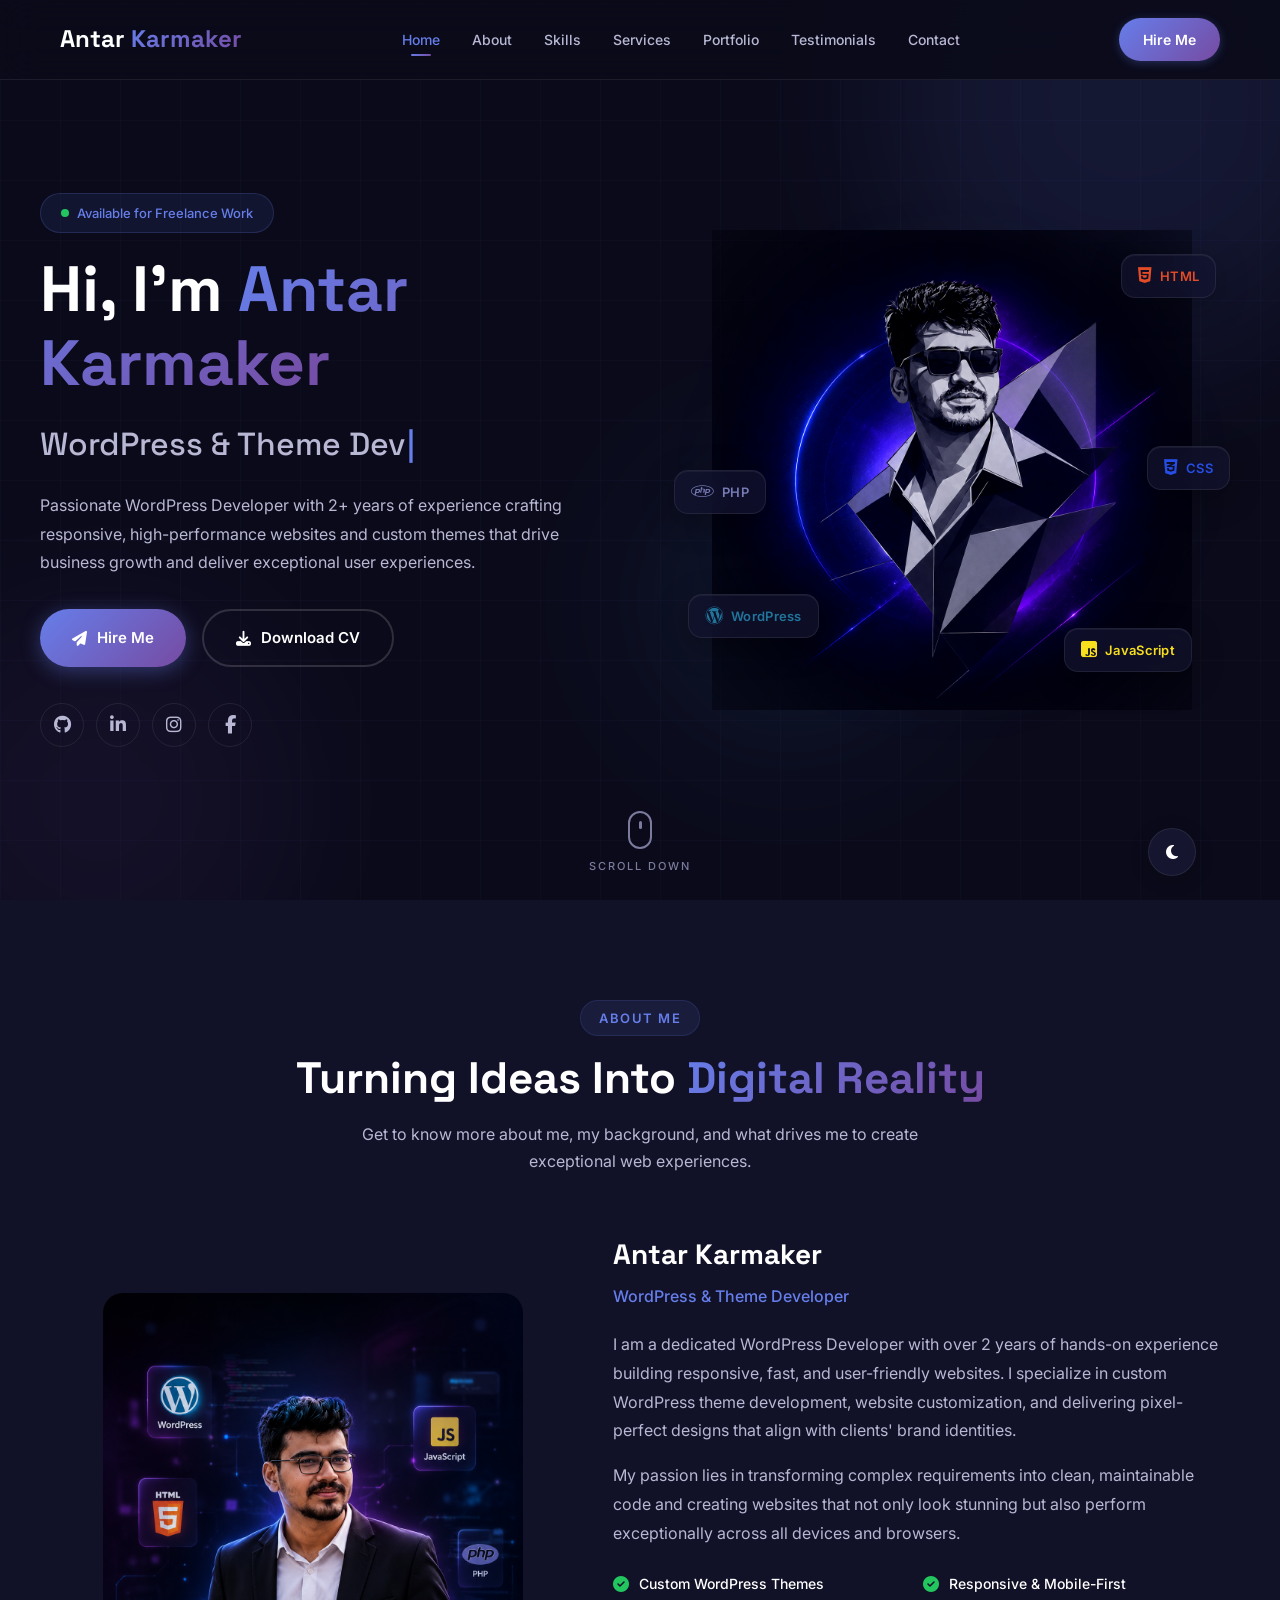
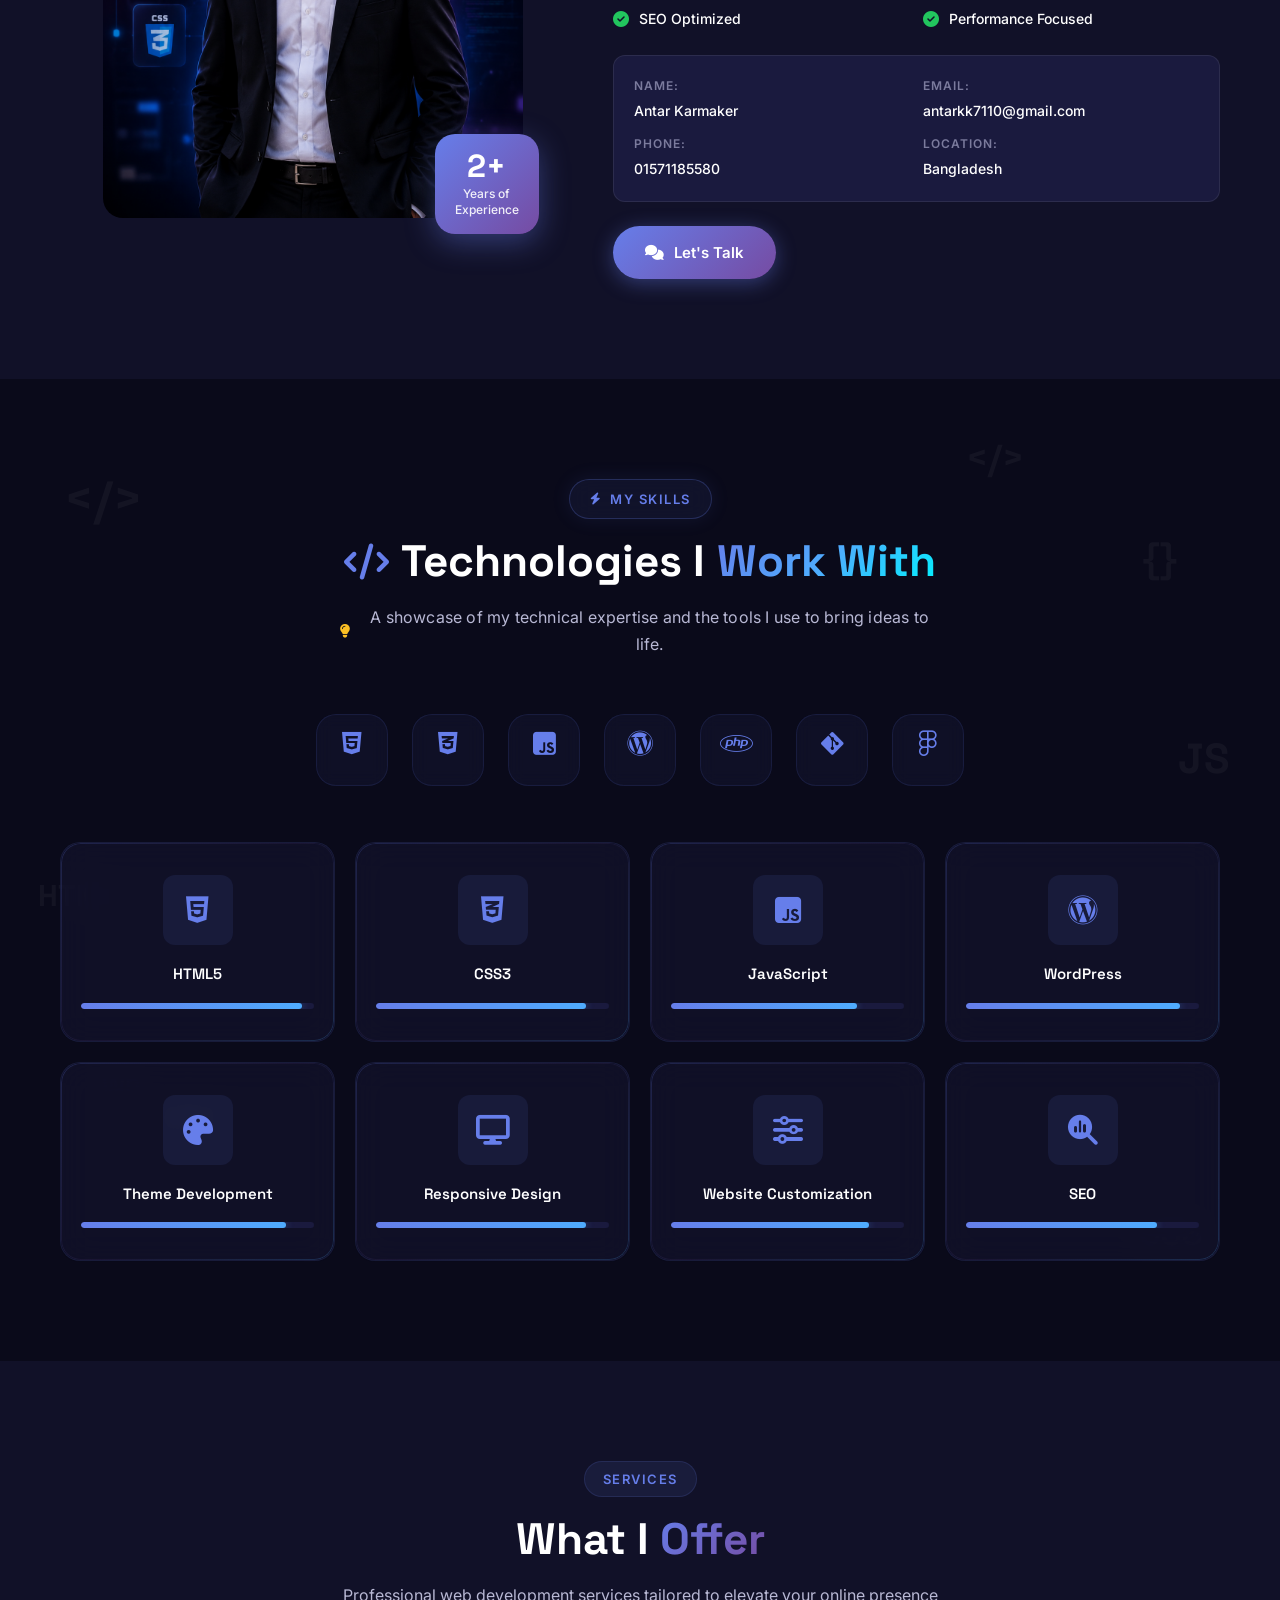
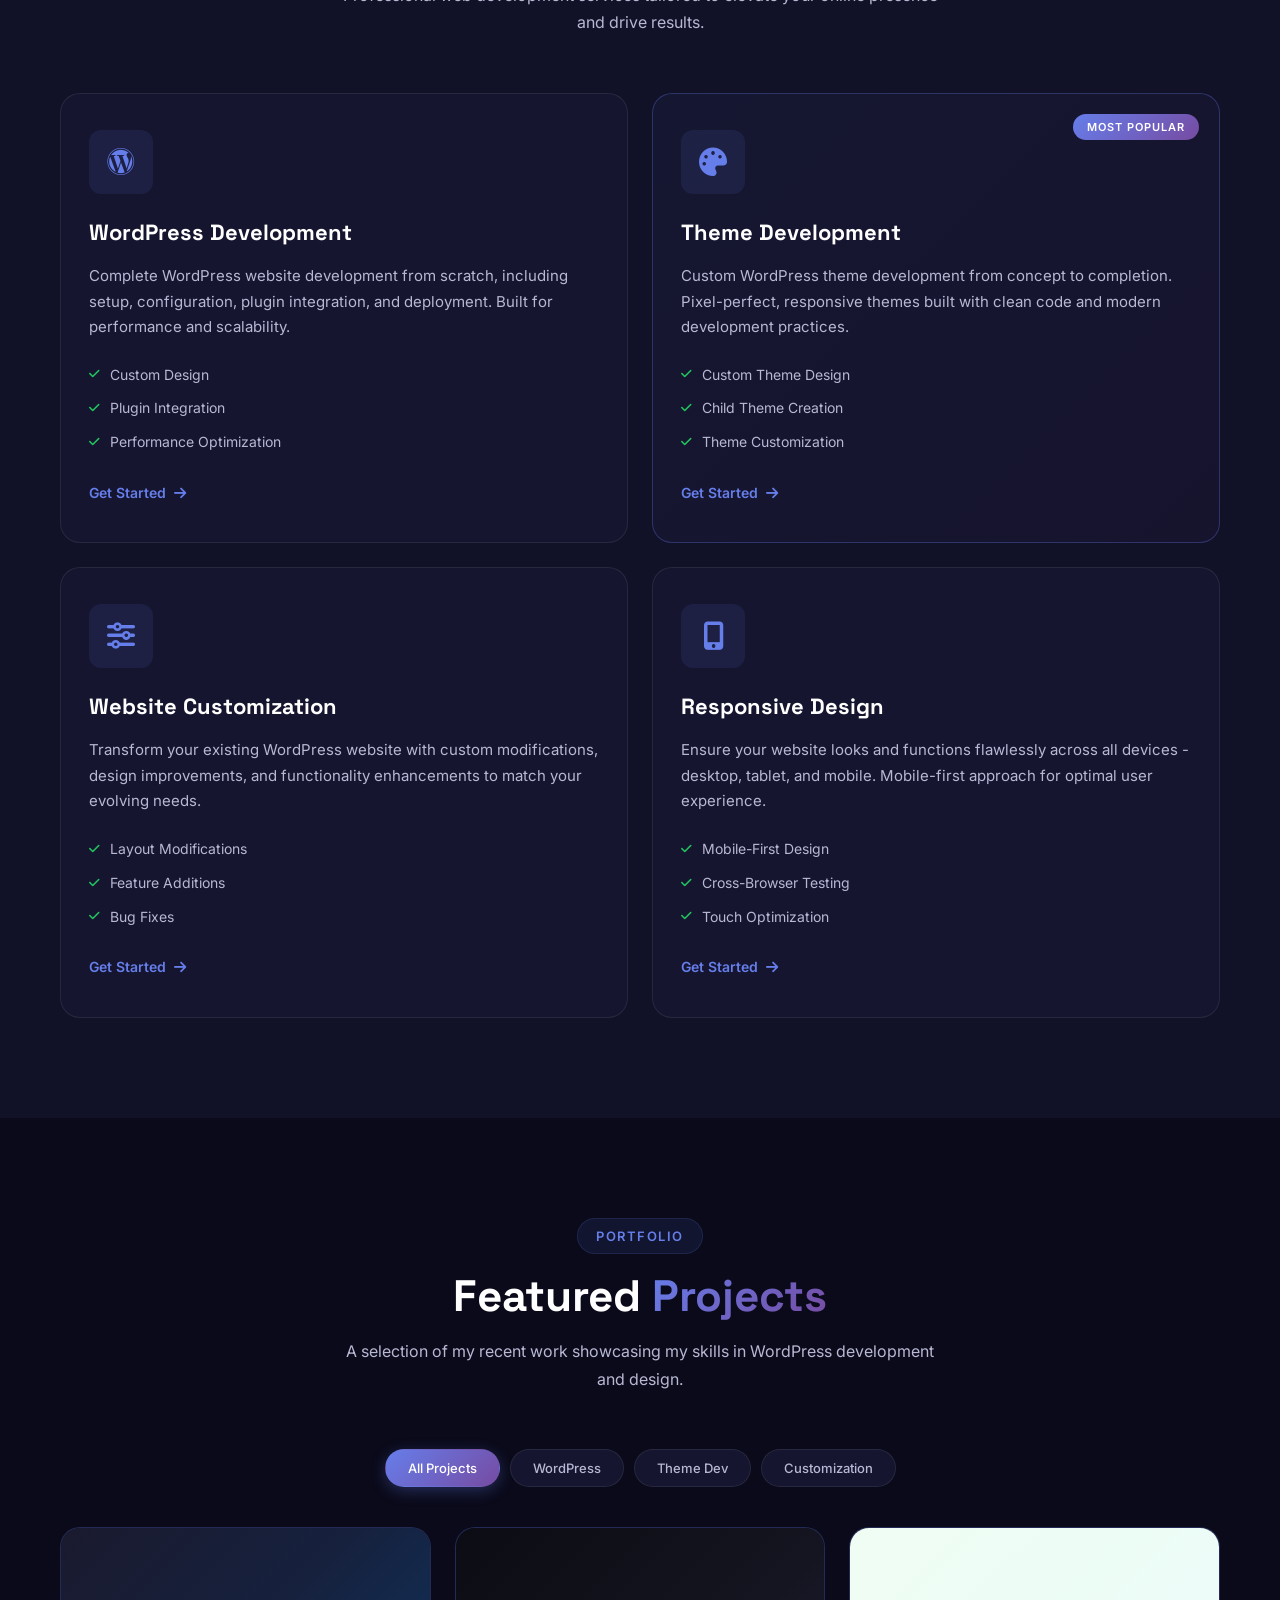
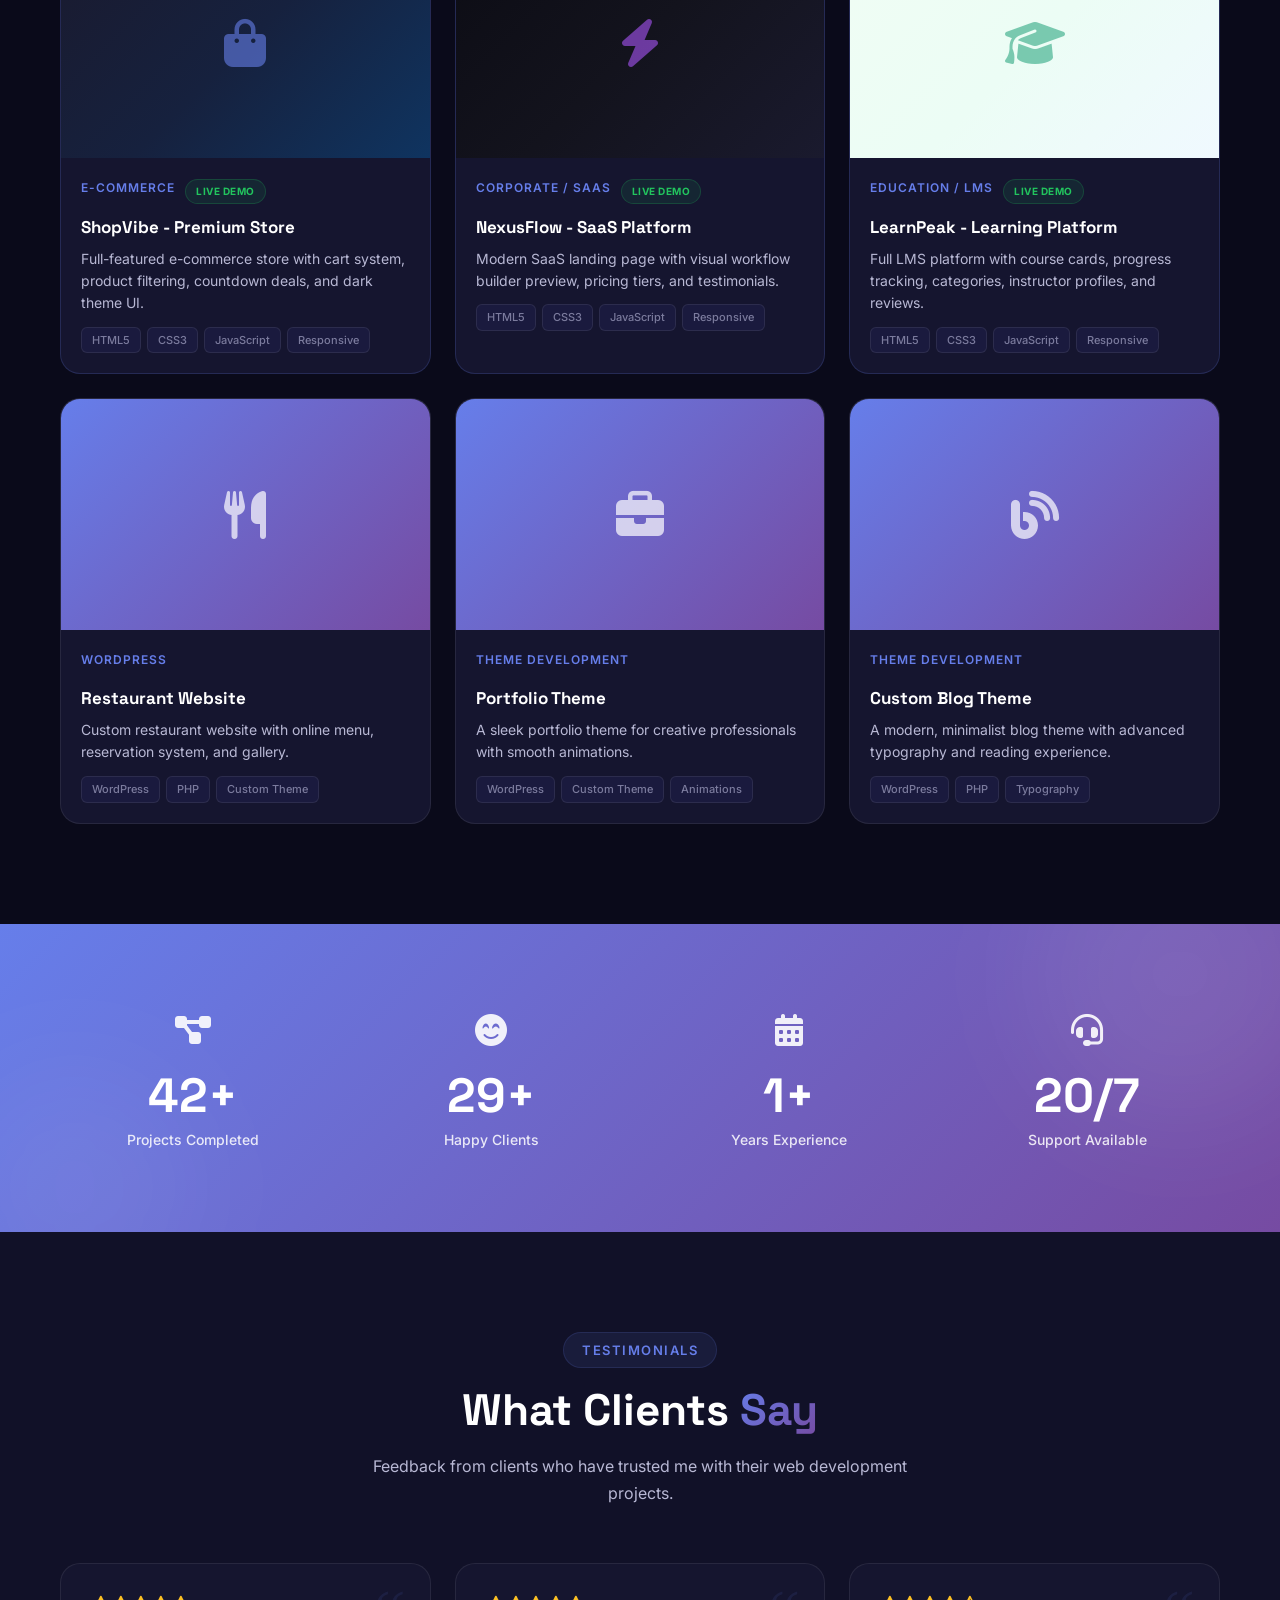
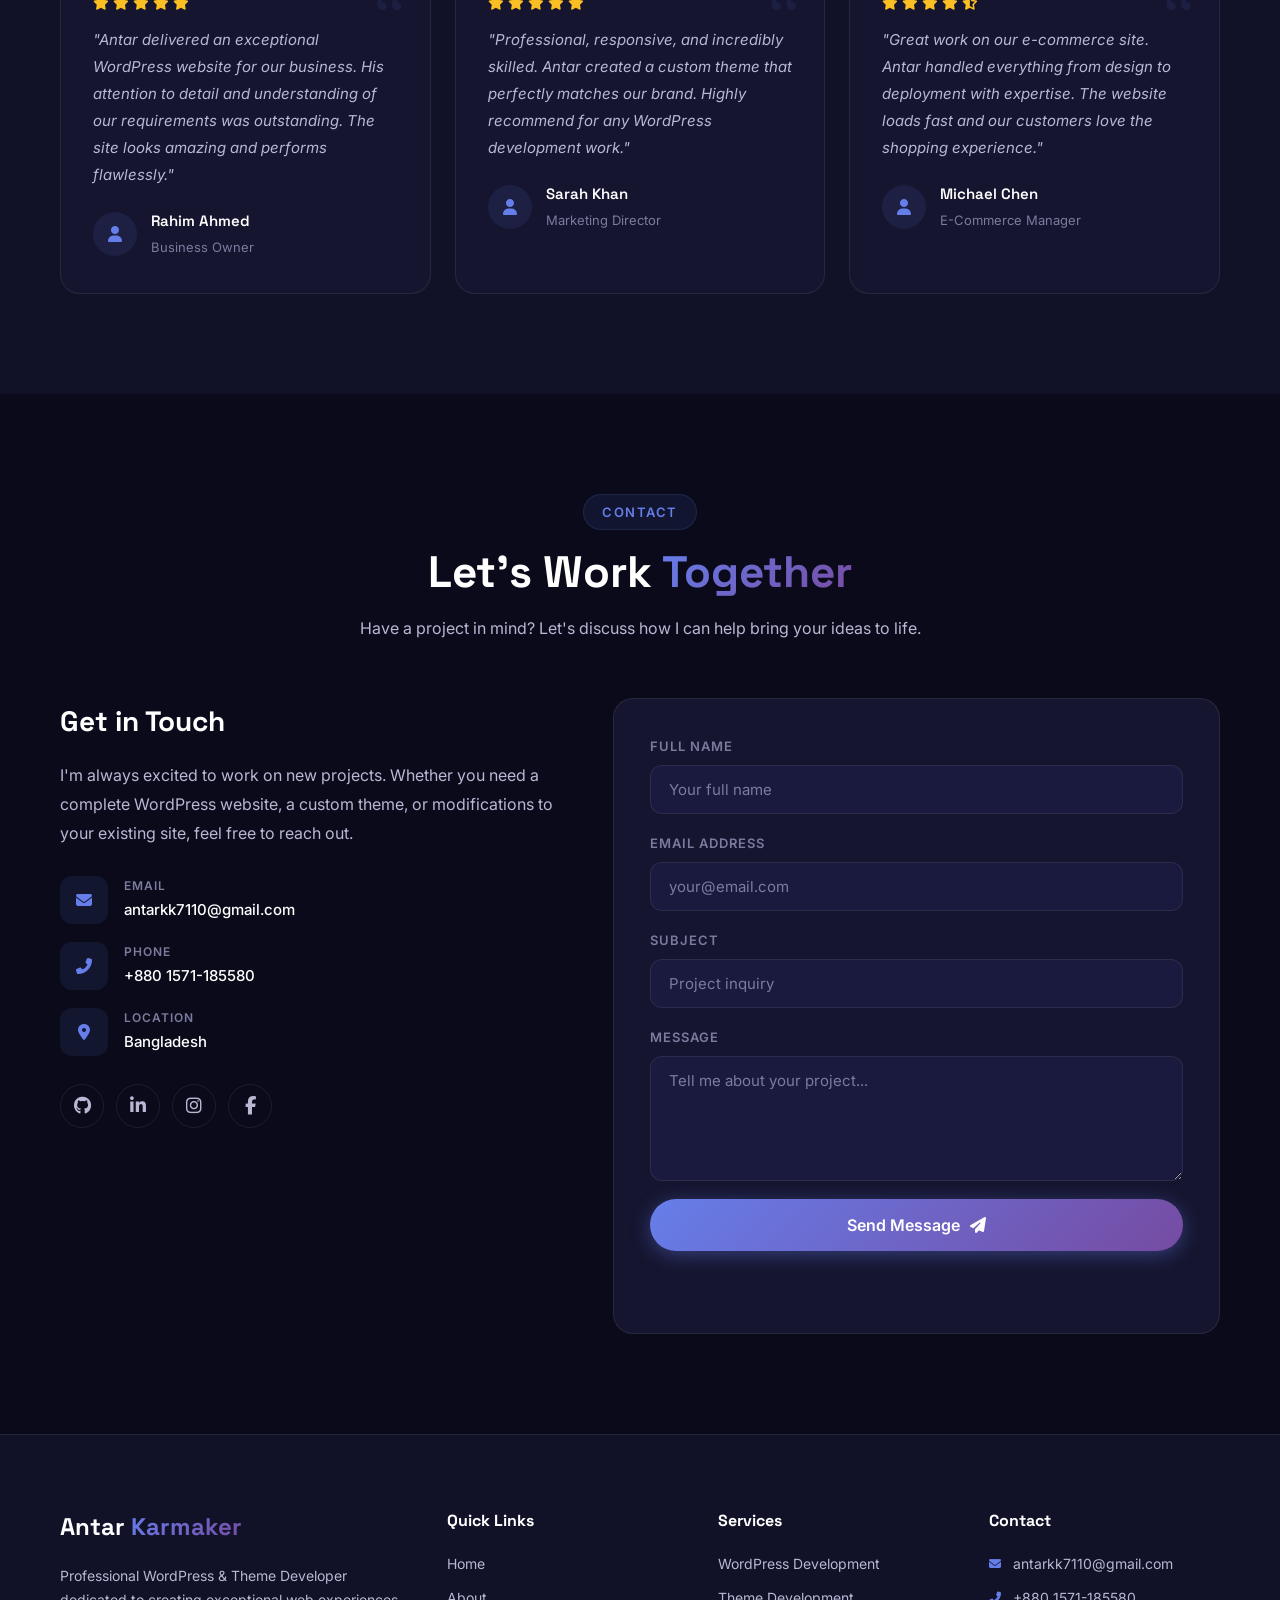
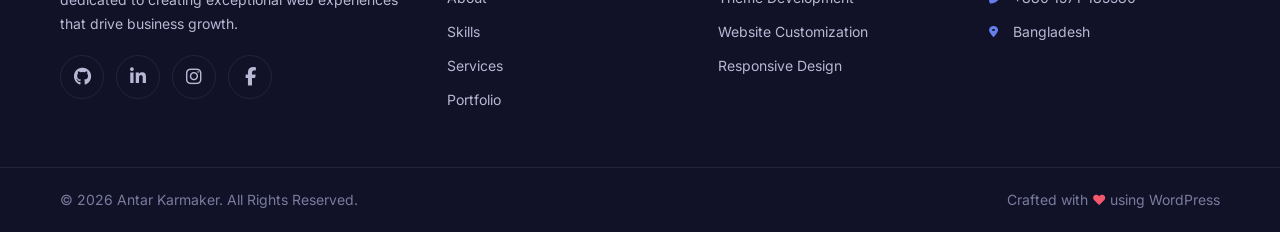
==== commit d80904b6: "Updated portfolio hero image and social links" ====
--- a/index.html
+++ b/index.html
@@ -103,16 +103,16 @@
                     </a>
                 </div>
                 <div class="hero-social reveal">
-                    <a href="https://github.com/" target="_blank" rel="noopener noreferrer" class="social-link" aria-label="GitHub">
+                    <a href="https://github.com/antarkk-cpu" target="_blank" rel="noopener noreferrer" class="social-link" aria-label="GitHub">
                         <i class="fab fa-github"></i>
                     </a>
-                    <a href="https://linkedin.com/" target="_blank" rel="noopener noreferrer" class="social-link" aria-label="LinkedIn">
+                    <a href="https://www.linkedin.com/in/antar21/" target="_blank" rel="noopener noreferrer" class="social-link" aria-label="LinkedIn">
                         <i class="fab fa-linkedin-in"></i>
                     </a>
-                    <a href="https://instagram.com/" target="_blank" rel="noopener noreferrer" class="social-link" aria-label="Instagram">
+                    <a href="https://www.instagram.com/antor_who/" target="_blank" rel="noopener noreferrer" class="social-link" aria-label="Instagram">
                         <i class="fab fa-instagram"></i>
                     </a>
-                    <a href="https://facebook.com/" target="_blank" rel="noopener noreferrer" class="social-link" aria-label="Facebook">
+                    <a href="https://www.facebook.com/antar.kk" target="_blank" rel="noopener noreferrer" class="social-link" aria-label="Facebook">
                         <i class="fab fa-facebook-f"></i>
                     </a>
                 </div>
@@ -121,11 +121,7 @@
                 <div class="hero-image-wrapper">
                     <div class="hero-image-glow"></div>
                     <div class="hero-image-glow hero-image-glow-2"></div>
-                    <div class="hero-image-ring"></div>
-                    <div class="hero-image-ring hero-image-ring-2"></div>
-                    <div class="hero-image-frame">
-                        <img src="image/hero section professional photo.png" alt="Antar Karmaker - WordPress & Theme Developer" class="hero-photo" loading="eager">
-                    </div>
+                    <img src="image/antar-hero.png" alt="Antar Karmaker - WordPress & Theme Developer" class="hero-photo" loading="eager">
                     <div class="hero-badge-float hero-badge-float-1">
                         <i class="fab fa-html5"></i>
                         <span>HTML</span>
@@ -841,16 +837,16 @@
                         </div>
                     </div>
                     <div class="contact-social">
-                        <a href="https://github.com/" target="_blank" rel="noopener noreferrer" class="social-link" aria-label="GitHub">
+                        <a href="https://github.com/antarkk-cpu" target="_blank" rel="noopener noreferrer" class="social-link" aria-label="GitHub">
                             <i class="fab fa-github"></i>
                         </a>
-                        <a href="https://linkedin.com/" target="_blank" rel="noopener noreferrer" class="social-link" aria-label="LinkedIn">
+                        <a href="https://www.linkedin.com/in/antar21/" target="_blank" rel="noopener noreferrer" class="social-link" aria-label="LinkedIn">
                             <i class="fab fa-linkedin-in"></i>
                         </a>
-                        <a href="https://instagram.com/" target="_blank" rel="noopener noreferrer" class="social-link" aria-label="Instagram">
+                        <a href="https://www.instagram.com/antor_who/" target="_blank" rel="noopener noreferrer" class="social-link" aria-label="Instagram">
                             <i class="fab fa-instagram"></i>
                         </a>
-                        <a href="https://facebook.com/" target="_blank" rel="noopener noreferrer" class="social-link" aria-label="Facebook">
+                        <a href="https://www.facebook.com/antar.kk" target="_blank" rel="noopener noreferrer" class="social-link" aria-label="Facebook">
                             <i class="fab fa-facebook-f"></i>
                         </a>
                     </div>
@@ -897,16 +893,16 @@
                             exceptional web experiences that drive business growth.
                         </p>
                         <div class="footer-social">
-                            <a href="https://github.com/" target="_blank" rel="noopener noreferrer" class="social-link" aria-label="GitHub">
+                            <a href="https://github.com/antarkk-cpu" target="_blank" rel="noopener noreferrer" class="social-link" aria-label="GitHub">
                                 <i class="fab fa-github"></i>
                             </a>
-                            <a href="https://linkedin.com/" target="_blank" rel="noopener noreferrer" class="social-link" aria-label="LinkedIn">
+                            <a href="https://www.linkedin.com/in/antar21/" target="_blank" rel="noopener noreferrer" class="social-link" aria-label="LinkedIn">
                                 <i class="fab fa-linkedin-in"></i>
                             </a>
-                            <a href="https://instagram.com/" target="_blank" rel="noopener noreferrer" class="social-link" aria-label="Instagram">
+                            <a href="https://www.instagram.com/antor_who/" target="_blank" rel="noopener noreferrer" class="social-link" aria-label="Instagram">
                                 <i class="fab fa-instagram"></i>
                             </a>
-                            <a href="https://facebook.com/" target="_blank" rel="noopener noreferrer" class="social-link" aria-label="Facebook">
+                            <a href="https://www.facebook.com/antar.kk" target="_blank" rel="noopener noreferrer" class="social-link" aria-label="Facebook">
                                 <i class="fab fa-facebook-f"></i>
                             </a>
                         </div>
--- a/style.css
+++ b/style.css
@@ -698,8 +698,8 @@
 
 .hero-image-wrapper {
     position: relative;
-    width: min(400px, 80vw);
-    height: min(400px, 80vw);
+    width: min(480px, 100%);
+    max-width: 480px;
     display: flex;
     align-items: center;
     justify-content: center;
@@ -708,86 +708,48 @@
 /* Neon Glow Layers */
 .hero-image-glow {
     position: absolute;
-    width: 85%;
-    height: 85%;
+    width: 80%;
+    height: 80%;
     border-radius: 50%;
-    background: radial-gradient(circle, rgba(102, 126, 234, 0.35) 0%, transparent 70%);
-    filter: blur(50px);
+    background: radial-gradient(circle, rgba(102, 126, 234, 0.3) 0%, transparent 70%);
+    filter: blur(60px);
     animation: heroGlowPulse 4s ease-in-out infinite;
     z-index: 0;
+    top: 50%;
+    left: 50%;
+    transform: translate(-50%, -50%);
 }
 
 .hero-image-glow-2 {
-    width: 76%;
-    height: 76%;
-    background: radial-gradient(circle, rgba(118, 75, 162, 0.3) 0%, transparent 70%);
-    filter: blur(45px);
+    width: 65%;
+    height: 65%;
+    background: radial-gradient(circle, rgba(118, 75, 162, 0.25) 0%, transparent 70%);
+    filter: blur(50px);
     animation: heroGlowPulse 4s ease-in-out infinite 2s;
 }
 
 @keyframes heroGlowPulse {
-    0%, 100% { opacity: 0.7; transform: scale(1); }
-    50% { opacity: 1; transform: scale(1.08); }
-}
-
-/* Rotating Rings */
-.hero-image-ring {
-    position: absolute;
-    width: 90%;
-    height: 90%;
-    border-radius: 50%;
-    border: 1.5px solid transparent;
-    background: conic-gradient(from 0deg, transparent 0%, rgba(102, 126, 234, 0.5) 25%, transparent 50%, rgba(118, 75, 162, 0.5) 75%, transparent 100%) border-box;
-    -webkit-mask: linear-gradient(#fff 0 0) padding-box, linear-gradient(#fff 0 0);
-    -webkit-mask-composite: xor;
-    mask-composite: exclude;
-    animation: ringRotate 12s linear infinite;
+    0%, 100% { opacity: 0.7; transform: translate(-50%, -50%) scale(1); }
+    50% { opacity: 1; transform: translate(-50%, -50%) scale(1.08); }
+}
+
+.hero-photo {
+    position: relative;
+    width: 100%;
+    height: auto;
+    max-height: 600px;
+    object-fit: contain;
+    display: block;
     z-index: 1;
-}
-
-.hero-image-ring-2 {
-    width: 98%;
-    height: 98%;
-    border-width: 1px;
-    background: conic-gradient(from 180deg, transparent 0%, rgba(79, 172, 254, 0.4) 30%, transparent 60%, rgba(240, 147, 251, 0.4) 85%, transparent 100%) border-box;
-    animation: ringRotate 18s linear infinite reverse;
-}
-
-@keyframes ringRotate {
-    from { transform: rotate(0deg); }
-    to { transform: rotate(360deg); }
-}
-
-/* Photo Frame */
-.hero-image-frame {
-    position: relative;
-    width: 82%;
-    height: 82%;
-    border-radius: 50%;
-    padding: 4px;
-    background: linear-gradient(135deg, rgba(102, 126, 234, 0.6), rgba(118, 75, 162, 0.6), rgba(79, 172, 254, 0.4));
-    z-index: 2;
-    box-shadow:
-        0 0 30px rgba(102, 126, 234, 0.25),
-        0 0 60px rgba(118, 75, 162, 0.15),
-        0 0 100px rgba(102, 126, 234, 0.1),
-        inset 0 0 30px rgba(102, 126, 234, 0.1);
-}
-
-.hero-photo {
-    width: 100%;
-    height: 100%;
-    border-radius: 50%;
-    object-fit: cover;
-    object-position: center 15%;
-    display: block;
-    filter: contrast(1.05) saturate(1.05);
+    mask-image: radial-gradient(ellipse 85% 90% at 50% 50%, black 50%, transparent 100%);
+    -webkit-mask-image: radial-gradient(ellipse 85% 90% at 50% 50%, black 50%, transparent 100%);
+    filter: contrast(1.05) saturate(1.1) drop-shadow(0 0 40px rgba(102, 126, 234, 0.2));
     transition: transform 0.6s cubic-bezier(0.4, 0, 0.2, 1), filter 0.6s ease;
 }
 
 .hero-image-wrapper:hover .hero-photo {
-    transform: scale(1.04);
-    filter: contrast(1.1) saturate(1.1) brightness(1.03);
+    transform: scale(1.03);
+    filter: contrast(1.1) saturate(1.15) brightness(1.05) drop-shadow(0 0 60px rgba(102, 126, 234, 0.3));
 }
 
 /* Glassmorphism Floating Badges */
@@ -823,36 +785,36 @@
 }
 
 .hero-badge-float-1 {
-    top: 8%;
-    right: 2%;
+    top: 5%;
+    right: -5%;
     color: #e34c26;
     animation: badgeAppear 0.6s ease 0.2s forwards, floatBadge 5s ease-in-out 0.8s infinite;
 }
 
 .hero-badge-float-2 {
-    top: 50%;
-    right: -2%;
+    top: 45%;
+    right: -8%;
     color: #264de4;
     animation: badgeAppear 0.6s ease 0.4s forwards, floatBadgeY 6s ease-in-out 1s infinite;
 }
 
 .hero-badge-float-3 {
-    bottom: 12%;
-    right: 5%;
+    bottom: 8%;
+    right: 0%;
     color: #f7df1e;
     animation: badgeAppear 0.6s ease 0.6s forwards, floatBadge 5.5s ease-in-out 1.2s infinite;
 }
 
 .hero-badge-float-4 {
-    bottom: 8%;
-    left: 2%;
+    bottom: 15%;
+    left: -5%;
     color: #21759b;
     animation: badgeAppear 0.6s ease 0.8s forwards, floatBadge 6.5s ease-in-out 1.4s infinite;
 }
 
 .hero-badge-float-5 {
     top: 50%;
-    left: -2%;
+    left: -8%;
     color: #777bb4;
     animation: badgeAppear 0.6s ease 1s forwards, floatBadgeY 5s ease-in-out 1.6s infinite;
 }
@@ -2312,8 +2274,7 @@
     }
 
     .hero-image-wrapper {
-        width: 480px;
-        height: 480px;
+        max-width: 560px;
     }
 }
 
@@ -2338,8 +2299,7 @@
     }
 
     .hero-image-wrapper {
-        width: min(340px, 70vw);
-        height: min(340px, 70vw);
+        max-width: min(380px, 80vw);
     }
 
     .about-grid {
@@ -2464,8 +2424,7 @@
     }
 
     .hero-image-wrapper {
-        width: min(280px, 65vw);
-        height: min(280px, 65vw);
+        max-width: min(320px, 75vw);
     }
 
     .hero-badge-float {
@@ -2479,11 +2438,11 @@
         font-size: 14px;
     }
 
-    .hero-badge-float-1 { top: 10%; right: 5%; }
-    .hero-badge-float-2 { top: 50%; right: 0%; }
-    .hero-badge-float-3 { bottom: 15%; right: 8%; }
-    .hero-badge-float-4 { bottom: 10%; left: 5%; }
-    .hero-badge-float-5 { top: 50%; left: 0%; }
+    .hero-badge-float-1 { top: 8%; right: 0%; }
+    .hero-badge-float-2 { top: 45%; right: -3%; }
+    .hero-badge-float-3 { bottom: 12%; right: 5%; }
+    .hero-badge-float-4 { bottom: 18%; left: 0%; }
+    .hero-badge-float-5 { top: 50%; left: -3%; }
 
     .section-header {
         margin-bottom: 40px;
@@ -2625,8 +2584,7 @@
     }
 
     .hero-image-wrapper {
-        width: min(240px, 60vw);
-        height: min(240px, 60vw);
+        max-width: min(260px, 70vw);
     }
 
     .hero-badge-float {
@@ -2644,11 +2602,11 @@
         display: none;
     }
 
-    .hero-badge-float-1 { top: 8%; right: 8%; }
-    .hero-badge-float-2 { top: 50%; right: 2%; }
-    .hero-badge-float-3 { bottom: 15%; right: 10%; }
-    .hero-badge-float-4 { bottom: 8%; left: 8%; }
-    .hero-badge-float-5 { top: 50%; left: 2%; }
+    .hero-badge-float-1 { top: 6%; right: 2%; }
+    .hero-badge-float-2 { top: 45%; right: -1%; }
+    .hero-badge-float-3 { bottom: 14%; right: 8%; }
+    .hero-badge-float-4 { bottom: 10%; left: 2%; }
+    .hero-badge-float-5 { top: 50%; left: -1%; }
 
     .skills-grid {
         grid-template-columns: 1fr 1fr;
@@ -2745,8 +2703,7 @@
     }
 
     .hero-image-wrapper {
-        width: min(200px, 55vw);
-        height: min(200px, 55vw);
+        max-width: min(220px, 65vw);
     }
 
     .hero-badge-float {
